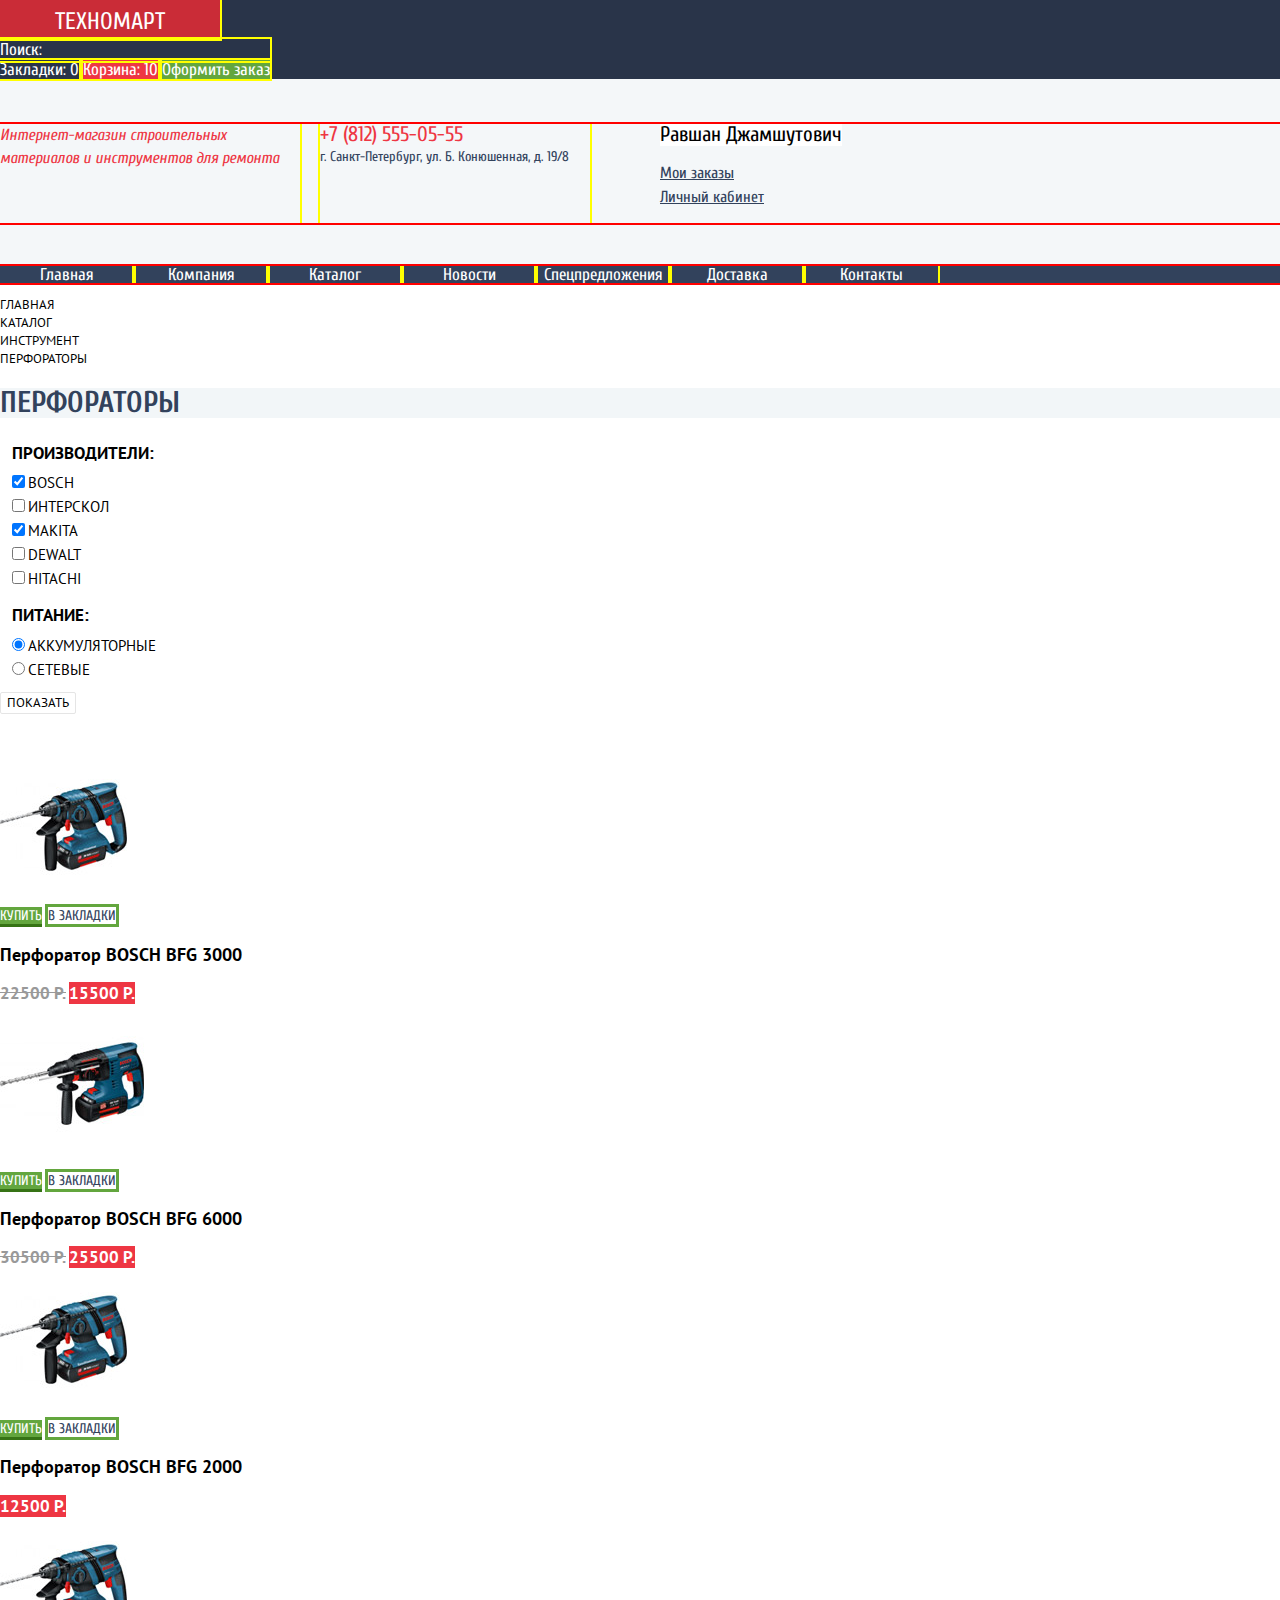
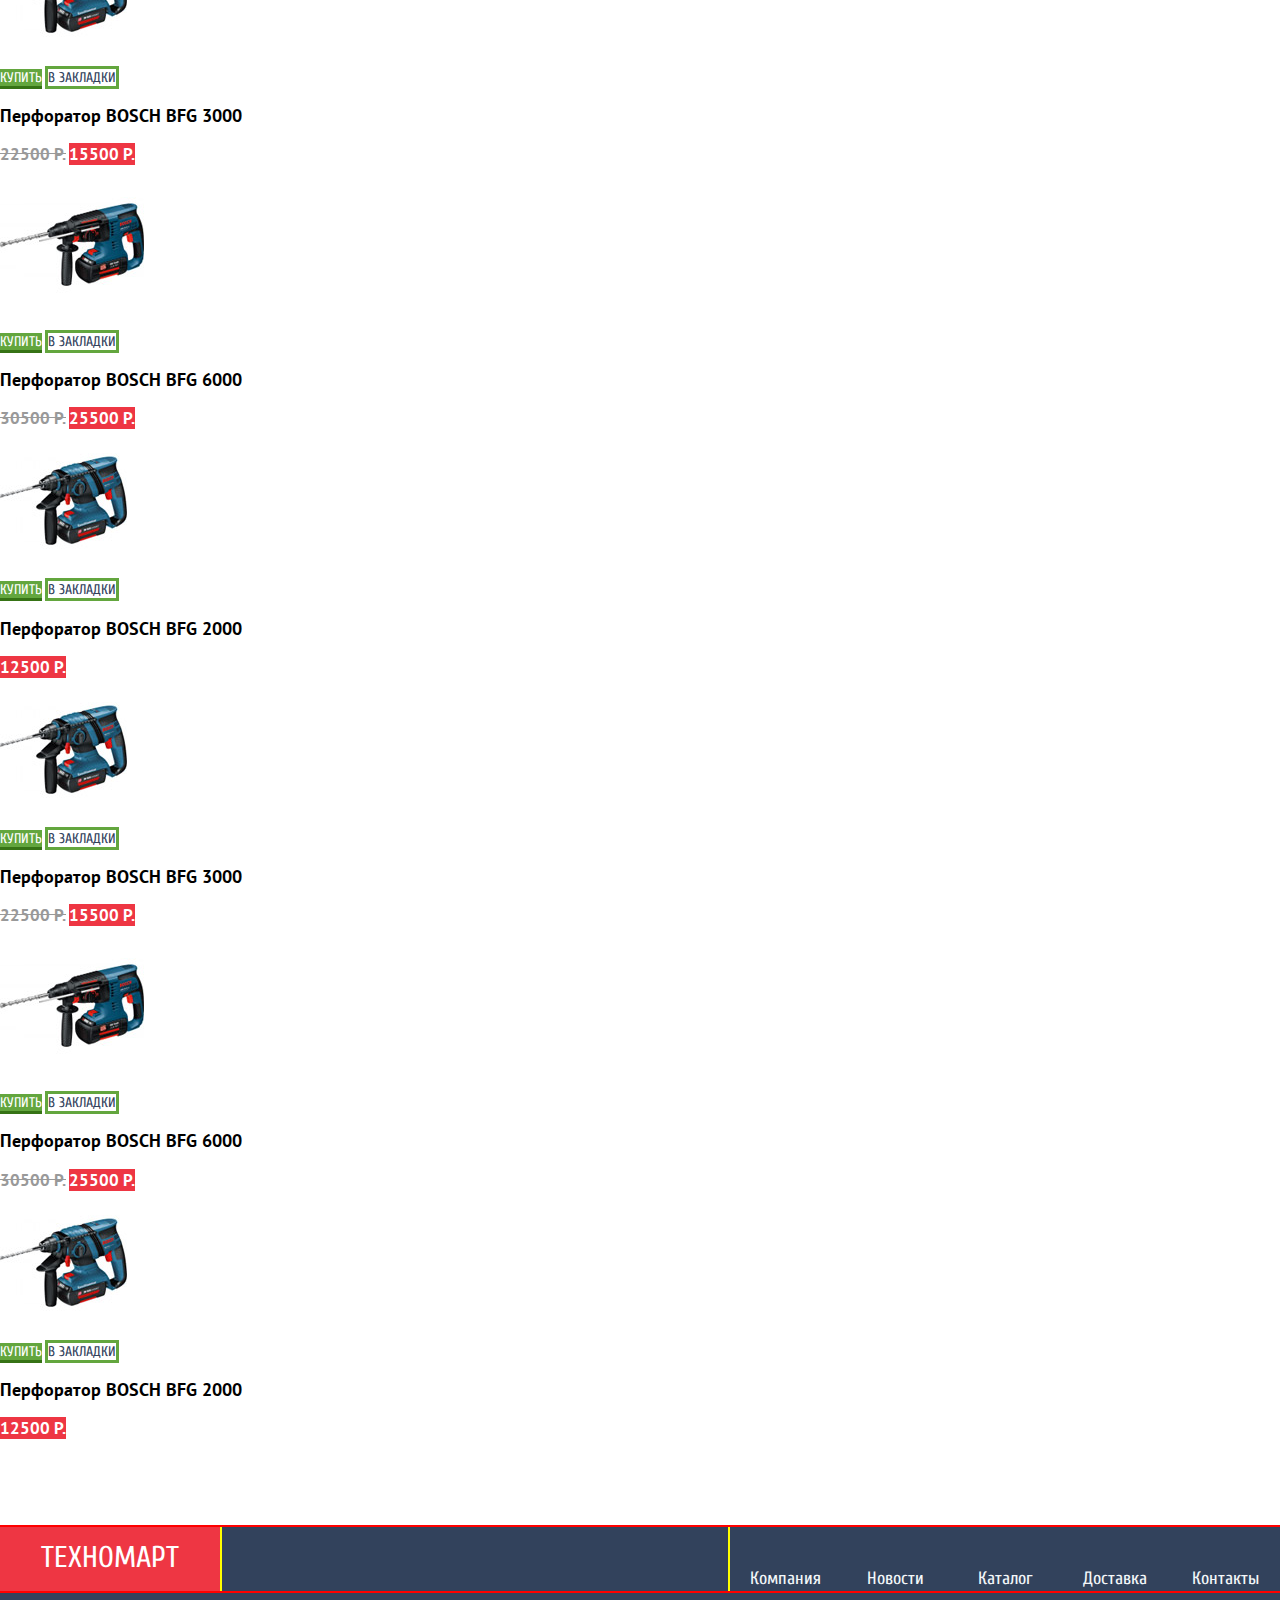
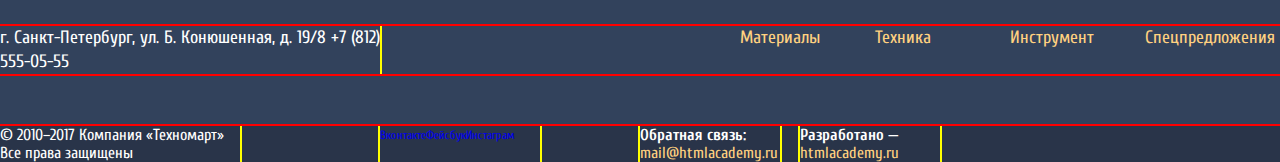
==== catalog.html @ bd53aa23 "Макросетка главной страницы" ====
<!DOCTYPE html>
<html lang="ru">
  <head>
    <meta charset="utf-8">
    <title>Каталог товаров</title>
    <link href="https://fonts.googleapis.com/css?family=Cuprum:400,400i,700&amp;subset=cyrillic" rel="stylesheet">
    <link href="https://fonts.googleapis.com/css?family=PT+Sans:400,700&amp;subset=cyrillic" rel="stylesheet">
    <link href="css/normalize.css" rel="stylesheet">
    <link href="css/style.css" rel="stylesheet">
  </head>
  <body>
    <header class="main-header">
       
       
       
        <div class="header-top">
            <div class="logo-top">Техномарт</div>
            <div class="search">
                <form action="https://echo.htmlacademy.ru" method="get">
                    <div class="search-button">
                        <span class="search-button-normal"></span>
                        <span class="search-button-click"></span>
                    </div>
                    <label class="search-label" for="search">Поиск:</label>
                    <input class="search-field" id="search" type="search" name="search">
                </form>
            </div>
            <a class="bookmarks" href="bookmarks.html">Закладки: 0</a>
            <a class="basket-good" href="basket.html">Корзина: 10</a>
            <a class="order" href="order.html">Оформить заказ</a>
        </div>
        
        
        
        <div class="header-middle">
            <p>
                Интернет-магазин
                строительных материалов
                и инструментов для ремонта
            </p>
            <div class="information">
                <a class="number" href="#">+7 (812) 555-05-55</a>
                <span class="adress">г. Санкт-Петербург, ул. Б. Конюшенная, д. 19/8</span>
            </div>
            <div class="user">
               <a class="user-name" href="profile.html">Равшан Джамшутович</a>
               <ul class="user-atribute">
                   <li><a href="orders.html">Мои заказы</a></li>
                   <li><a href="profile.html">Личный кабинет</a></li>
               </ul>
            </div>
        </div>
        <nav class="main-nav">
            <ul class="site-navigation">
                <li><a href="index.html">Главная</a></li>
                <li><a href="company.html">Компания</a></li>
                <li><a href="catalog.html">Каталог</a></li>
                <li><a href="news.html">Новости</a></li>
                <li><a href="sale.html">Спецпредложения</a></li>
                <li><a href="delivery.html">Доставка</a></li>
                <li><a href="contact.html">Контакты</a></li>
            </ul>
        </nav>
    </header>

   <main class="catalog-main">
       <ul class="breadcrumbs">
           <li><a href="index.html">Главная</a></li>
           <li><a href="catalog.html">Каталог</a></li>
           <li><a href="tool.html">Инструмент</a></li>
           <li class="breadcrumbs-current">Перфораторы</li>
       </ul>
       <h1>Перфораторы</h1>
       
       
       <section class="filters">
           <form class="filter" action="https://echo.htmlacademy.ru" method="get">
               <!-- Фильтр по цене -->
               <fieldset>
                    <legend>Производители:</legend>
                    <ul>
                        <li class="filter-option">
                            <input class="visually-hidden" type="checkbox" name="bosch" id="producer-1" checked>
                            <label for="producer-1">Bosch</label>
                        </li>
                        <li class="filter-option">
                            <input class="visually-hidden" type="checkbox" name="interskol" id="producer-2">
                            <label for="producer-2">Интерскол</label>
                        </li>
                        <li class="filter-option">
                            <input class="visually-hidden" type="checkbox" name="makita" id="producer-3" checked>
                            <label for="producer-3">Makita</label>
                        </li>
                        <li class="filter-option">
                            <input class="visually-hidden" type="checkbox" name="dewalt" id="producer-4">
                            <label for="producer-4">Dewalt</label>
                        </li>
                        <li class="filter-option">
                            <input class="visually-hidden" type="checkbox" name="hitachi" id="producer-5">
                            <label for="producer-5">Hitachi</label>
                        </li>
                    </ul>
               </fieldset>
               <fieldset>
                    <legend>Питание:</legend>
                    <ul>
                        <li class="filter-option">
                            <input class="visually-hidden" type="radio" name="energy-group" value="accumulator" id="supply-1" checked>
                            <label for="supply-1">Аккумуляторные</label>
                        </li>
                        <li class="filter-option">
                            <input class="visually-hidden" type="radio" name="energy-group" value="network" id="supply-2">
                            <label for="supply-2">Сетевые</label>
                        </li>
                    </ul>
                </fieldset>
               <button class="filter-button button" type="submit">Показать</button>
           </form>
       </section>
       
       
       <section class="catalog">
           <h2 class="visually-hidden">Каталог товаров</h2>
           <ul class="catalog-list">
              <li class="catalog-item">
                    <p class="catalog-item-image">
                        <img src="img/item-1.jpg" width="127" height="112" alt="Перфоратор BOSCH BFG 3000">
                    </p>
                    <div class="hover-button">
                        <a class="btn-buy" href="buy.html">Купить</a>
                        <a class="btn-bookmark" href="bookmark.html">В закладки</a>
                    </div>
                    <h3>
                       <a href="catalog-item.html">
                           <span class="catalog-item-title">Перфоратор BOSCH BFG 3000</span>
                       </a>
                   </h3>
                   <p class="catalog-item-price">
                        <b class="old-price">22500 Р.</b>
                        <b class="new-price">15500 Р.</b>
                    </p>
              </li>
              <li class="catalog-item">
                    <p class="catalog-item-image">
                        <img src="img/item-2.jpg" width="144" height="128" alt="Перфоратор BOSCH BFG 6000">
                    </p>
                    <div class="hover-button">
                        <a class="btn-buy" href="buy.html">Купить</a>
                        <a class="btn-bookmark" href="bookmark.html">В закладки</a>
                    </div>
                    <h3>
                       <a href="catalog-item.html">
                           <span class="catalog-item-title">Перфоратор BOSCH BFG 6000</span>
                       </a>
                   </h3>
                   <p class="catalog-item-price">
                        <b class="old-price">30500 Р.</b>
                        <b class="new-price">25500 Р.</b>
                    </p>
              </li>
              <li class="catalog-item">
                    <p class="catalog-item-image">
                        <img src="img/item-3.jpg" width="127" height="112" alt="Перфоратор BOSCH BFG 2000">
                    </p>
                    <div class="hover-button">
                        <a class="btn-buy" href="buy.html">Купить</a>
                        <a class="btn-bookmark" href="bookmark.html">В закладки</a>
                    </div>
                    <h3>
                       <a href="catalog-item.html">
                           <span class="catalog-item-title">Перфоратор BOSCH BFG 2000</span>
                       </a>
                   </h3>
                   <p class="catalog-item-price">
                        <b class="new-price">12500 Р.</b>
                    </p>
              </li>
              <li class="catalog-item">
                    <p class="catalog-item-image">
                        <img src="img/item-1.jpg" width="127" height="112" alt="Перфоратор BOSCH BFG 3000">
                    </p>
                    <div class="hover-button">
                        <a class="btn-buy" href="buy.html">Купить</a>
                        <a class="btn-bookmark" href="bookmark.html">В закладки</a>
                    </div>
                    <h3>
                       <a href="catalog-item.html">
                           <span class="catalog-item-title">Перфоратор BOSCH BFG 3000</span>
                       </a>
                   </h3>
                   <p class="catalog-item-price">
                        <b class="old-price">22500 Р.</b>
                        <b class="new-price">15500 Р.</b>
                    </p>
              </li>
              <li class="catalog-item">
                    <p class="catalog-item-image">
                        <img src="img/item-2.jpg" width="144" height="128" alt="Перфоратор BOSCH BFG 6000">
                    </p>
                    <div class="hover-button">
                        <a class="btn-buy" href="buy.html">Купить</a>
                        <a class="btn-bookmark" href="bookmark.html">В закладки</a>
                    </div>
                    <h3>
                       <a href="catalog-item.html">
                           <span class="catalog-item-title">Перфоратор BOSCH BFG 6000</span>
                       </a>
                   </h3>
                   <p class="catalog-item-price">
                        <b class="old-price">30500 Р.</b>
                        <b class="new-price">25500 Р.</b>
                    </p>
              </li>
              <li class="catalog-item">
                    <p class="catalog-item-image">
                        <img src="img/item-3.jpg" width="127" height="112" alt="Перфоратор BOSCH BFG 2000">
                    </p>
                    <div class="hover-button">
                        <a class="btn-buy" href="buy.html">Купить</a>
                        <a class="btn-bookmark" href="bookmark.html">В закладки</a>
                    </div>
                    <h3>
                       <a href="catalog-item.html">
                           <span class="catalog-item-title">Перфоратор BOSCH BFG 2000</span>
                       </a>
                   </h3>
                   <p class="catalog-item-price">
                        <b class="new-price">12500 Р.</b>
                    </p>
              </li>
               <li class="catalog-item">
                    <p class="catalog-item-image">
                        <img src="img/item-1.jpg" width="127" height="112" alt="Перфоратор BOSCH BFG 3000">
                    </p>
                    <div class="hover-button">
                        <a class="btn-buy" href="buy.html">Купить</a>
                        <a class="btn-bookmark" href="bookmark.html">В закладки</a>
                    </div>
                    <h3>
                       <a href="catalog-item.html">
                           <span class="catalog-item-title">Перфоратор BOSCH BFG 3000</span>
                       </a>
                   </h3>
                   <p class="catalog-item-price">
                        <b class="old-price">22500 Р.</b>
                        <b class="new-price">15500 Р.</b>
                    </p>
              </li>
              <li class="catalog-item">
                    <p class="catalog-item-image">
                        <img src="img/item-2.jpg" width="144" height="128" alt="Перфоратор BOSCH BFG 6000">
                    </p>
                    <div class="hover-button">
                        <a class="btn-buy" href="buy.html">Купить</a>
                        <a class="btn-bookmark" href="bookmark.html">В закладки</a>
                    </div>
                    <h3>
                       <a href="catalog-item.html">
                           <span class="catalog-item-title">Перфоратор BOSCH BFG 6000</span>
                       </a>
                   </h3>
                   <p class="catalog-item-price">
                        <b class="old-price">30500 Р.</b>
                        <b class="new-price">25500 Р.</b>
                    </p>
              </li>
              <li class="catalog-item">
                    <p class="catalog-item-image">
                        <img src="img/item-3.jpg" width="127" height="112" alt="Перфоратор BOSCH BFG 2000">
                    </p>
                    <div class="hover-button">
                        <a class="btn-buy" href="buy.html">Купить</a>
                        <a class="btn-bookmark" href="bookmark.html">В закладки</a>
                    </div>
                    <h3>
                       <a href="catalog-item.html">
                           <span class="catalog-item-title">Перфоратор BOSCH BFG 2000</span>
                       </a>
                   </h3>
                   <p class="catalog-item-price">
                        <b class="new-price">12500 Р.</b>
                    </p>
              </li>
           </ul>
       </section>
       
   </main>
   
   
    <footer class="main-footer">
           <div class="footer-top">
               <div class="logo-bottom">Техномарт</div>
               <nav class="footer-nav-top">
                   <ul class="footer-nav">
                       <li><a href="company.html">Компания</a></li>
                       <li><a href="news.html">Новости</a></li>
                       <li><a href="catalog.html">Каталог</a></li>
                       <li><a href="delivery.html">Доставка</a></li>
                       <li><a href="contact.html">Контакты</a></li>
                   </ul>
               </nav>
           </div>
           <div class="footer-middle">
               <p>г. Санкт-Петербург, ул. Б. Конюшенная, д. 19/8
                  +7 (812) 555-05-55</p>
                <nav class="footer-nav-middle">
                   <ul class="footer-nav">
                       <li><a href="material.html">Материалы</a></li>
                       <li><a href="equipment.html">Техника</a></li>
                       <li><a href="tool.html">Инструмент</a></li>
                       <li><a href="sale.html">Спецпредложения</a></li>
                   </ul>
                </nav>
           </div>
           <div class="footer-bottom">
               <p class="footer-safe">© 2010–2017 Компания «Техномарт» Все права защищены</p>
               <ul class="footer-social">
                   <li><a href="#">Вконтакте</a></li>
                   <li><a href="#">Фейсбук</a></li>
                   <li><a href="#">Инстаграм</a></li>
               </ul>
               <p class="footer-feedback">
                   <b>Обратная связь:</b>
                   <a class="mail" href="#">mail@htmlacademy.ru</a>
               </p>
               <p class="footer-copyright">
                   <b>Разработано —</b>
                   <a class="htmlacademy" href="https://htmlacademy.ru/intensive/htmlcss">htmlacademy.ru</a>
               </p>
           </div>
       </footer>
       
       
       
       
       <section class="modal modal-sucses">
           <button class="modal-close" type="button">Закрыть</button>
           <p><b>Товар добавлен в корзину!</b></p>
           <div>
                <a class="btn" href="order.html">Оформить заказ</a>
                <button class="continue" type="button">Продолжить покупки</button>
           </div>
       </section>
  </body>
</html>
---- css/style.css ----
body {
    margin: 0;
    padding: 0;
    
    font-family: Cuprum, Arial, sans-serif;
    font-size: 13px;
    line-height: 24px;
    font-weight: 400;
    color: #ffffff;
    
    background-color: #ffffff;
}

a {
    text-decoration: none;
}

.main-header {
    background-color: #f4f7f9;
}

.main-header ul {
    list-style: none;
    padding: 0;
}

.header-top {
    font-size: 17px;
    line-height: 18px;
    color: #ffffff;
    
    background-color: #293449;
}

.header-top a {
    color: #ffffff;
}

.logo-top {
    width: 220px;
    padding-top: 10px;
    padding-bottom: 5px;
    
    font-size: 24px;
    line-height: 24px;
    color: #ffffff;
    text-align: center;
    
    text-transform: uppercase;
    background-color: #ee3643;
    
    /*    Временно для сетки*/
    outline: 2px solid yellow;
}

.logo-top:hover {
    background-color: #ca2c37;
}

.logo-top:active {
    background-color: #ba2732;
}


.search-field {
    background-color: #293449;
    border: none;
}

.order {
    background-color: #63a63e;
}

.search:hover .search-field,
.search:hover,
.header-top a:not(.order):hover {
    background-color: #212a3a;
}

.order:hover {
    background-color: #5fbb2d;
}

.search:focus {
    background-color: #ffffff;
}

.bookmarks:active,
.basket:active {
    background-color: #161d29;
    opacity: 0.6;
}

.order:active {
    background-color: #518534;
    opacity: 0.6;
}

.header-middle p {
    font-size: 16px;
    line-height: 23px;
    color: #ee3643;
    font-style: italic;
}

.number {
    font-size: 21px;
    line-height: 21px;
    color: #ee3643;
}

.adress {
    font-size: 14px;
    line-height: 24px;
    color: #32425c;
}

.user-navigation,
.site-navigation {
    list-style: none;
    margin: 0;
}

.user-navigation a {
    font-size: 21px;
    line-height: 24px;
    color: #000000;
}

.user-navigation li {
    background-color: #ffffff;
}

.user-navigation a:hover {
    color: #ee3643;
}

.user-navigation a:active {
    color: #000000;
    opacity: 0.3;
}

.main-nav {
    font-size: 17px;
    line-height: 17px;
    background-color: #32425c;
}

.site-navigation a {
    color: #ffffff;
}

.site-navigation a:hover {
    background-color: #293449;
}

.site-navigation a:active {
    opacity: 0.5;
    background-color: #1d2739;
}

.service {
    background-color: #f4f8f9;
}

.service h2,
.about-us h2{
    font-size: 30px;
    line-height: 30px;
    color: #000000;
}

.service p,
.about-us p {
    font-family: "PT Sans", Arial, sans-serif;
    font-size: 13px;
    line-height: 24px;
    color: #000000;
}

.service h3 {
    font-size: 36px;
    line-height: 36px;
    color: #32425c;
}

.slider-controls li {
    font-size: 21px;
    line-height: 30px;
    font-weight: bold;
    background-color: #32425c;
}

.company ul {
    font-size: 18px;
    line-height: 20px;
    color: #000000;
    
    padding: 0;
    list-style: none;
}

.slider-controls ul {
    padding: 0;
    list-style: none;
}

.slider-controls li:hover {
    background-color: #293449;
}

.slider-controls li:active {
    color: #32425c;
    background-color: #ffffff;
}

.btn {
    font-size: 14px;
    line-height: 18px;
    color: #ffffff;
    background-color: #ff5357;
}

.btn:hover {
    background-color: #ca2c37;
}

.btn:active {
    background-color: #ba2732;
}

.main-footer {
    font-size: 18px;
    line-height: 24px;
    
    background-color: #32425c;
}

.main-footer ul {
    margin: 0;
    padding: 0;
    list-style: none;
}

.footer-nav-top a {
    color: #f3f7f9;
}

.footer-nav-middle a {
    color: #ffd180;
}

.footer-nav a:hover {
    text-decoration: underline;
}

.footer-nav a:active {
    text-decoration: none;
    opacity: 0.5;
}

.footer-bottom {
    font-size: 16px;
    line-height: 18px;
    
    background-color: #293449;
}

.mail,
.htmlacademy {
    color: #ffd180;
}

.mail:hover,
.htmlacademy:hover {
    text-decoration: underline;
}

.mail:active,
.htmlacademy:active {
    text-decoration: none;
    color: #ee3643;
}

.modal {
    display: none;
}
/*Начинаются стили каталога*/

.basket-good {
    background-color: #ee3643;
}

.user-name {
    font-size: 21px;
    line-height: 21px;
    color: #000000;
    
    background-color: #ffffff;
}

.user-atribute a {
    font-size: 16px;
    line-height: 18px;
    color: #32425c;
    
    text-decoration: underline;
}

.user-atribute a:hover {
    color: #ee3643;
}

.user-name:active {
    opacity: 0.3;
}

.user-atribute a:active {
    color: #32425c;
    opacity: 0.3;
}

.breadcrumbs {
    font-family: "PT Sans", Arial, sans-serif;
    font-size: 13px;
    line-height: 18px;
    color: #000000;
    
    list-style: none;
    padding: 0;
    text-transform: uppercase;
}

.breadcrumbs a {
    color: inherit;
}

.catalog-main h1 {
    font-size: 30px;
    line-height: 30px;
    color: #32425c;
    
    background-color: #f2f6f8;
    text-transform: uppercase;
}

.filters ul {
    padding: 0;
    margin: 0;
}

.filter fieldset {
    border: none;
}

.filter legend {
    font-family: "PT Sans", Arial, sans-serif;
    font-size: 17px;
    line-height: 30px;
    font-weight: bold;
    color: #000000;
    
    text-transform: uppercase;
}

.filter label {
    font-family: "PT Sans", Arial, sans-serif;
    font-weight: normal;
    font-size: 15px;
    line-height: 20px;
    color: #000000;
    
    text-transform: uppercase;
}

.filter-button {
    font-family: "PT Sans", Arial, sans-serif;
    font-weight: normal;
    font-size: 13px;
    line-height: 18px;
    color: #000000;
    
    text-transform: uppercase;
    background-color: #ffffff;
    
    border: 1px solid #e5e5e5;
    border-radius: 2px;
}

.catalog ul {
    padding: 0;
    margin: 0;
}

.catalog-item-title {
    font-family: "PT Sans", Arial, sans-serif;
    font-weight: bold;
    font-size: 18px;
    line-height: 20px;
    color: #000000;
}

.old-price {
    font-family: "PT Sans", Arial, sans-serif;
    font-weight: bold;
    font-size: 17px;
    line-height: 18px;
    color: #999999;
    
    text-decoration: line-through;
}

.new-price { 
    font-family: "PT Sans", Arial, sans-serif;
    font-weight: bold;
    font-size: 17px;
    line-height: 18px;
    color: #ffffff;
    
    background-color: #ee3643;
}

.btn-buy,
.btn-bookmark {
    font-size: 14px;
    line-height: 18px;
    
    text-transform: uppercase;
}

.btn-buy {
    color: #ffffff;
    
    background-color: #63a63e;
    border-bottom: 3px solid #367315;
}

.btn-buy:hover {
    background-color: #5fbb2d;
}

.btn-buy:active {
    background-color: #518534;
    border-bottom: 3px solid #518534;
}

.btn-bookmark {
    color: #32425c;
    
    background-color: #ffffff;
    border: 3px solid #63a63e;
}

.btn-bookmark:hover {
    border: 3px solid #32425c;
}

.btn-bookmark:active {
    opacity: 0.3;
}

/*Макросетка*/

.wrapper {
    width: 100%;
}

.container {
    width: 940px;
    margin: 0 auto;
    
    /*    Временно для сетки*/
    outline: 2px solid blue;
}

.header-top .container {
    display: flex;
}

.search {
    width: 270px;
    
/*    Временно для сетки*/
    outline: 2px solid yellow;
}

.header-top a {
    width: 150px;
    
    /*    Временно для сетки*/
    outline: 2px solid yellow;
}

.header-top {
    margin-bottom: 45px;
}

.header-middle {
    display: flex;
    margin-bottom: 43px;
    
    /*    Временно для сетки*/
    outline: 2px solid red; 
}

.header-middle p,
.user-navigation {
    margin: 0;
}

.header-middle p {
    width: 300px;
    margin-right: 20px;
    
   /*    Временно для сетки*/
    outline: 2px solid yellow; 
}

.information {
    display: flex;
    flex-direction: column;
    width: 270px;
    margin-right: 70px;
    
    /*    Временно для сетки*/
    outline: 2px solid yellow; 
}

.user-navigation {
    display: flex;
    justify-content: space-between;
    width: 280px;
    
    /*    Временно для сетки*/
    outline: 2px solid yellow; 
}

.user-navigation li:first-child {
    width: 120px;
}

.user-navigation li:last-child {
    width: 150px;
}

.site-navigation {
    display: flex;
    
    /*    Временно для сетки*/
    outline: 2px solid red; 
}

.main-nav a {
    display: block;
    width: 134px;
    
    text-align: center;
    
     /*    Временно для сетки*/
    outline: 2px solid yellow;
}

.main-nav a:nth-child(5) {
    width: 136px;
}

.about-us {
    display: flex;
    justify-content: space-between;
    
    /*    Временно для сетки*/
    outline: 2px solid red;
}

.company {
    width: 540px;
    
    /*    Временно для сетки*/
    outline: 2px solid yellow;
}

.contact {
     width: 300px;
    
    /*    Временно для сетки*/
    outline: 2px solid yellow;
}

.main-footer {
    margin-top: 85px;
}

.main-footer .container {
    display: flex;
    flex-direction: column;
}

.footer-top,
.footer-middle,
.footer-bottom {
    display: flex;
    
    /*    Временно для сетки*/
    outline: 2px solid red;
}

.footer-nav {
    display: flex;
}

.logo-bottom {
    width: 220px;
    text-align: center;
    padding-top: 16px;
    padding-bottom: 14px;
    
    text-transform: uppercase;
    background-color: #ee3643;
    font-size: 30px;
    line-height: 30px;
    
    /*    Временно для сетки*/
    outline: 2px solid yellow;
}

.footer-nav-top {
    width: 550px;
    
    /*    Временно для сетки*/
    outline: 2px solid yellow;
}

.footer-top,
.footer-middle {
    justify-content: space-between;
}

.footer-nav-top a {
    display: block;
    width: 110px;
    
    padding-top: 40px;
    text-align: center;
}

.footer-top {
    margin-bottom: 35px;
}

.footer-middle p {
    width: 380px;
    margin: 0;
    
    /*    Временно для сетки*/
    outline: 2px solid yellow;
}

.footer-nav-middle {
    width: 540px;
}

.footer-nav-middle a {
    display: block;
    width: 135px;
}

.footer-middle {
    margin-bottom: 52px;
}

.footer-safe {
    width: 240px;
    
    margin: 0;
    margin-right: 140px;
    
    /*    Временно для сетки*/
    outline: 2px solid yellow;
}

.footer-social {
    display: flex;
    width: 160px;
    
    margin: 0;
    padding: 0;
    
    /*    Временно для сетки*/
    outline: 2px solid yellow;
    font-size: 12px;
}

.footer-feedback,
.footer-copyright {
    width: 140px;
    margin: 0;
    
    /*    Временно для сетки*/
    outline: 2px solid yellow;
}

.footer-feedback {
    margin-left: 100px;
    margin-right: 20px;
}
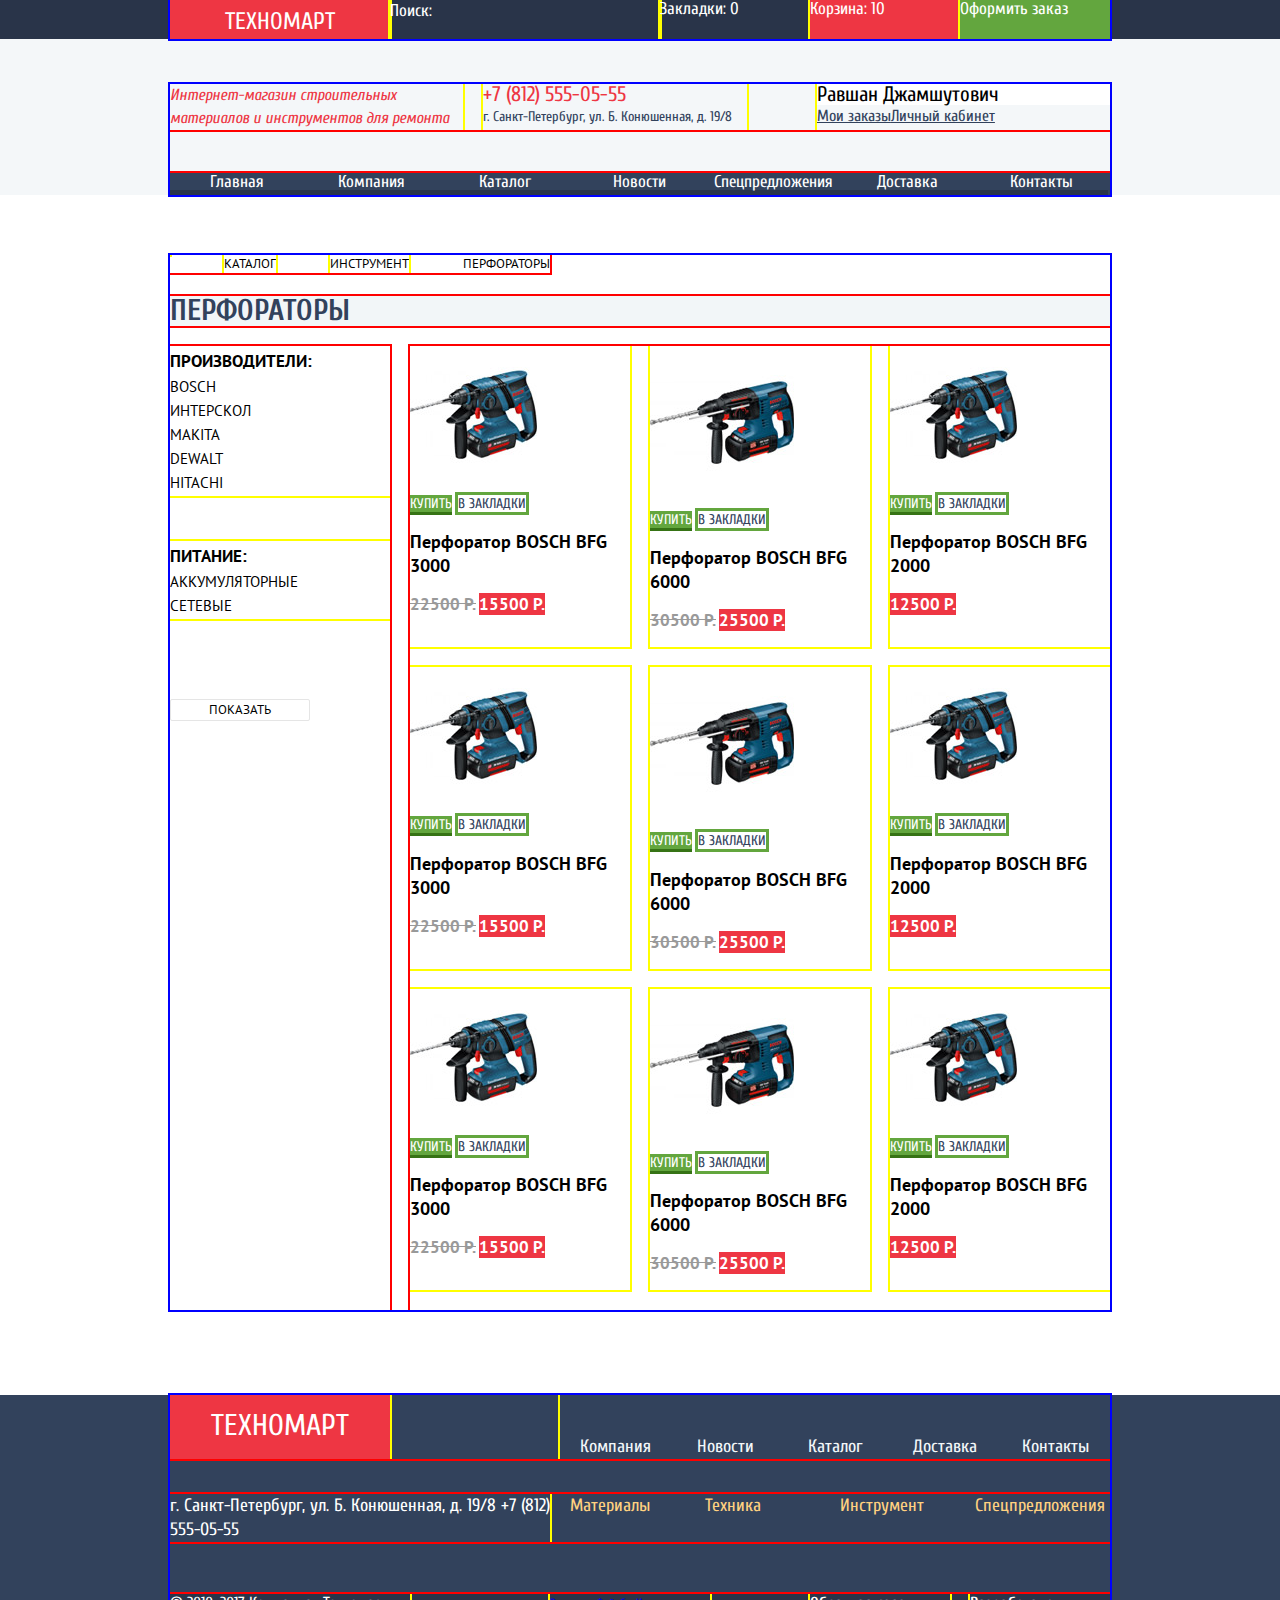
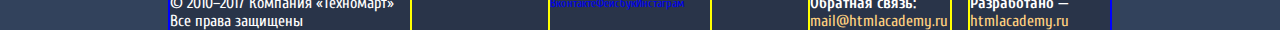
==== commit ddce9ab0: "Макросетка каталога" ====
--- a/catalog.html
+++ b/catalog.html
@@ -14,280 +14,287 @@
        
        
         <div class="header-top">
-            <div class="logo-top">Техномарт</div>
-            <div class="search">
-                <form action="https://echo.htmlacademy.ru" method="get">
-                    <div class="search-button">
-                        <span class="search-button-normal"></span>
-                        <span class="search-button-click"></span>
+            <div class="wrapper">
+                <div class="container">
+                    <div class="logo-top">Техномарт</div>
+                    <div class="search">
+                        <form action="https://echo.htmlacademy.ru" method="get">
+<!--                            Заинлайнить кнопку-->
+                            <label class="search-label" for="search">Поиск:</label>
+                            <input class="search-field" id="search" type="search" name="search">
+                        </form>
                     </div>
-                    <label class="search-label" for="search">Поиск:</label>
-                    <input class="search-field" id="search" type="search" name="search">
-                </form>
-            </div>
-            <a class="bookmarks" href="bookmarks.html">Закладки: 0</a>
-            <a class="basket-good" href="basket.html">Корзина: 10</a>
-            <a class="order" href="order.html">Оформить заказ</a>
-        </div>
-        
-        
-        
-        <div class="header-middle">
-            <p>
-                Интернет-магазин
-                строительных материалов
-                и инструментов для ремонта
-            </p>
-            <div class="information">
-                <a class="number" href="#">+7 (812) 555-05-55</a>
-                <span class="adress">г. Санкт-Петербург, ул. Б. Конюшенная, д. 19/8</span>
-            </div>
-            <div class="user">
-               <a class="user-name" href="profile.html">Равшан Джамшутович</a>
-               <ul class="user-atribute">
-                   <li><a href="orders.html">Мои заказы</a></li>
-                   <li><a href="profile.html">Личный кабинет</a></li>
-               </ul>
+                    <a class="bookmarks" href="bookmarks.html">Закладки: 0</a>
+                    <a class="basket basket-good" href="basket.html">Корзина: 10</a>
+                    <a class="order" href="order.html">Оформить заказ</a>
+                </div>
             </div>
         </div>
-        <nav class="main-nav">
-            <ul class="site-navigation">
-                <li><a href="index.html">Главная</a></li>
-                <li><a href="company.html">Компания</a></li>
-                <li><a href="catalog.html">Каталог</a></li>
-                <li><a href="news.html">Новости</a></li>
-                <li><a href="sale.html">Спецпредложения</a></li>
-                <li><a href="delivery.html">Доставка</a></li>
-                <li><a href="contact.html">Контакты</a></li>
-            </ul>
-        </nav>
+        
+        
+        
+        <div class="container">
+            <div class="header-middle">
+                <p>Интернет-магазин
+                   строительных материалов
+                   и инструментов для ремонта</p>
+                <div class="information">
+                    <a class="number" href="#">+7 (812) 555-05-55</a>
+                    <span class="adress">г. Санкт-Петербург, ул. Б. Конюшенная, д. 19/8</span>
+                </div>
+                <div class="user">
+                   <a class="user-name" href="profile.html">Равшан Джамшутович</a>
+                   <ul class="user-atribute">
+                       <li><a href="orders.html">Мои заказы</a></li>
+                       <li><a href="profile.html">Личный кабинет</a></li>
+                   </ul>
+                </div>
+            </div>
+        
+        
+            <nav class="main-nav">
+                <ul class="site-navigation">
+                    <li><a href="index.html">Главная</a></li>
+                    <li><a href="company.html">Компания</a></li>
+                    <li><a href="catalog.html">Каталог</a></li>
+                    <li><a href="news.html">Новости</a></li>
+                    <li><a href="sale.html">Спецпредложения</a></li>
+                    <li><a href="delivery.html">Доставка</a></li>
+                    <li><a href="contact.html">Контакты</a></li>
+                </ul>
+            </nav>
+        </div>
     </header>
 
    <main class="catalog-main">
-       <ul class="breadcrumbs">
-           <li><a href="index.html">Главная</a></li>
-           <li><a href="catalog.html">Каталог</a></li>
-           <li><a href="tool.html">Инструмент</a></li>
-           <li class="breadcrumbs-current">Перфораторы</li>
-       </ul>
-       <h1>Перфораторы</h1>
-       
-       
-       <section class="filters">
-           <form class="filter" action="https://echo.htmlacademy.ru" method="get">
-               <!-- Фильтр по цене -->
-               <fieldset>
-                    <legend>Производители:</legend>
-                    <ul>
-                        <li class="filter-option">
-                            <input class="visually-hidden" type="checkbox" name="bosch" id="producer-1" checked>
-                            <label for="producer-1">Bosch</label>
-                        </li>
-                        <li class="filter-option">
-                            <input class="visually-hidden" type="checkbox" name="interskol" id="producer-2">
-                            <label for="producer-2">Интерскол</label>
-                        </li>
-                        <li class="filter-option">
-                            <input class="visually-hidden" type="checkbox" name="makita" id="producer-3" checked>
-                            <label for="producer-3">Makita</label>
-                        </li>
-                        <li class="filter-option">
-                            <input class="visually-hidden" type="checkbox" name="dewalt" id="producer-4">
-                            <label for="producer-4">Dewalt</label>
-                        </li>
-                        <li class="filter-option">
-                            <input class="visually-hidden" type="checkbox" name="hitachi" id="producer-5">
-                            <label for="producer-5">Hitachi</label>
-                        </li>
-                    </ul>
-               </fieldset>
-               <fieldset>
-                    <legend>Питание:</legend>
-                    <ul>
-                        <li class="filter-option">
-                            <input class="visually-hidden" type="radio" name="energy-group" value="accumulator" id="supply-1" checked>
-                            <label for="supply-1">Аккумуляторные</label>
-                        </li>
-                        <li class="filter-option">
-                            <input class="visually-hidden" type="radio" name="energy-group" value="network" id="supply-2">
-                            <label for="supply-2">Сетевые</label>
-                        </li>
-                    </ul>
-                </fieldset>
-               <button class="filter-button button" type="submit">Показать</button>
-           </form>
-       </section>
-       
-       
-       <section class="catalog">
-           <h2 class="visually-hidden">Каталог товаров</h2>
-           <ul class="catalog-list">
-              <li class="catalog-item">
-                    <p class="catalog-item-image">
-                        <img src="img/item-1.jpg" width="127" height="112" alt="Перфоратор BOSCH BFG 3000">
-                    </p>
-                    <div class="hover-button">
-                        <a class="btn-buy" href="buy.html">Купить</a>
-                        <a class="btn-bookmark" href="bookmark.html">В закладки</a>
-                    </div>
-                    <h3>
-                       <a href="catalog-item.html">
-                           <span class="catalog-item-title">Перфоратор BOSCH BFG 3000</span>
-                       </a>
-                   </h3>
-                   <p class="catalog-item-price">
-                        <b class="old-price">22500 Р.</b>
-                        <b class="new-price">15500 Р.</b>
-                    </p>
-              </li>
-              <li class="catalog-item">
-                    <p class="catalog-item-image">
-                        <img src="img/item-2.jpg" width="144" height="128" alt="Перфоратор BOSCH BFG 6000">
-                    </p>
-                    <div class="hover-button">
-                        <a class="btn-buy" href="buy.html">Купить</a>
-                        <a class="btn-bookmark" href="bookmark.html">В закладки</a>
-                    </div>
-                    <h3>
-                       <a href="catalog-item.html">
-                           <span class="catalog-item-title">Перфоратор BOSCH BFG 6000</span>
-                       </a>
-                   </h3>
-                   <p class="catalog-item-price">
-                        <b class="old-price">30500 Р.</b>
-                        <b class="new-price">25500 Р.</b>
-                    </p>
-              </li>
-              <li class="catalog-item">
-                    <p class="catalog-item-image">
-                        <img src="img/item-3.jpg" width="127" height="112" alt="Перфоратор BOSCH BFG 2000">
-                    </p>
-                    <div class="hover-button">
-                        <a class="btn-buy" href="buy.html">Купить</a>
-                        <a class="btn-bookmark" href="bookmark.html">В закладки</a>
-                    </div>
-                    <h3>
-                       <a href="catalog-item.html">
-                           <span class="catalog-item-title">Перфоратор BOSCH BFG 2000</span>
-                       </a>
-                   </h3>
-                   <p class="catalog-item-price">
-                        <b class="new-price">12500 Р.</b>
-                    </p>
-              </li>
-              <li class="catalog-item">
-                    <p class="catalog-item-image">
-                        <img src="img/item-1.jpg" width="127" height="112" alt="Перфоратор BOSCH BFG 3000">
-                    </p>
-                    <div class="hover-button">
-                        <a class="btn-buy" href="buy.html">Купить</a>
-                        <a class="btn-bookmark" href="bookmark.html">В закладки</a>
-                    </div>
-                    <h3>
-                       <a href="catalog-item.html">
-                           <span class="catalog-item-title">Перфоратор BOSCH BFG 3000</span>
-                       </a>
-                   </h3>
-                   <p class="catalog-item-price">
-                        <b class="old-price">22500 Р.</b>
-                        <b class="new-price">15500 Р.</b>
-                    </p>
-              </li>
-              <li class="catalog-item">
-                    <p class="catalog-item-image">
-                        <img src="img/item-2.jpg" width="144" height="128" alt="Перфоратор BOSCH BFG 6000">
-                    </p>
-                    <div class="hover-button">
-                        <a class="btn-buy" href="buy.html">Купить</a>
-                        <a class="btn-bookmark" href="bookmark.html">В закладки</a>
-                    </div>
-                    <h3>
-                       <a href="catalog-item.html">
-                           <span class="catalog-item-title">Перфоратор BOSCH BFG 6000</span>
-                       </a>
-                   </h3>
-                   <p class="catalog-item-price">
-                        <b class="old-price">30500 Р.</b>
-                        <b class="new-price">25500 Р.</b>
-                    </p>
-              </li>
-              <li class="catalog-item">
-                    <p class="catalog-item-image">
-                        <img src="img/item-3.jpg" width="127" height="112" alt="Перфоратор BOSCH BFG 2000">
-                    </p>
-                    <div class="hover-button">
-                        <a class="btn-buy" href="buy.html">Купить</a>
-                        <a class="btn-bookmark" href="bookmark.html">В закладки</a>
-                    </div>
-                    <h3>
-                       <a href="catalog-item.html">
-                           <span class="catalog-item-title">Перфоратор BOSCH BFG 2000</span>
-                       </a>
-                   </h3>
-                   <p class="catalog-item-price">
-                        <b class="new-price">12500 Р.</b>
-                    </p>
-              </li>
-               <li class="catalog-item">
-                    <p class="catalog-item-image">
-                        <img src="img/item-1.jpg" width="127" height="112" alt="Перфоратор BOSCH BFG 3000">
-                    </p>
-                    <div class="hover-button">
-                        <a class="btn-buy" href="buy.html">Купить</a>
-                        <a class="btn-bookmark" href="bookmark.html">В закладки</a>
-                    </div>
-                    <h3>
-                       <a href="catalog-item.html">
-                           <span class="catalog-item-title">Перфоратор BOSCH BFG 3000</span>
-                       </a>
-                   </h3>
-                   <p class="catalog-item-price">
-                        <b class="old-price">22500 Р.</b>
-                        <b class="new-price">15500 Р.</b>
-                    </p>
-              </li>
-              <li class="catalog-item">
-                    <p class="catalog-item-image">
-                        <img src="img/item-2.jpg" width="144" height="128" alt="Перфоратор BOSCH BFG 6000">
-                    </p>
-                    <div class="hover-button">
-                        <a class="btn-buy" href="buy.html">Купить</a>
-                        <a class="btn-bookmark" href="bookmark.html">В закладки</a>
-                    </div>
-                    <h3>
-                       <a href="catalog-item.html">
-                           <span class="catalog-item-title">Перфоратор BOSCH BFG 6000</span>
-                       </a>
-                   </h3>
-                   <p class="catalog-item-price">
-                        <b class="old-price">30500 Р.</b>
-                        <b class="new-price">25500 Р.</b>
-                    </p>
-              </li>
-              <li class="catalog-item">
-                    <p class="catalog-item-image">
-                        <img src="img/item-3.jpg" width="127" height="112" alt="Перфоратор BOSCH BFG 2000">
-                    </p>
-                    <div class="hover-button">
-                        <a class="btn-buy" href="buy.html">Купить</a>
-                        <a class="btn-bookmark" href="bookmark.html">В закладки</a>
-                    </div>
-                    <h3>
-                       <a href="catalog-item.html">
-                           <span class="catalog-item-title">Перфоратор BOSCH BFG 2000</span>
-                       </a>
-                   </h3>
-                   <p class="catalog-item-price">
-                        <b class="new-price">12500 Р.</b>
-                    </p>
-              </li>
+        <div class="container">
+           <ul class="breadcrumbs">
+               <li><a href="index.html"><span class="visually-hidden">Главная</span></a></li>
+               <li><a href="catalog.html">Каталог</a></li>
+               <li><a href="tool.html">Инструмент</a></li>
+               <li class="breadcrumbs-current">Перфораторы</li>
            </ul>
-       </section>
-       
+           
+           
+           <h1>Перфораторы</h1>
+            <div class="flex-catalog">
+               <section class="filters">
+                   <form class="filter" action="https://echo.htmlacademy.ru" method="get">
+                       <!-- Фильтр по цене -->
+                       <fieldset>
+                            <legend>Производители:</legend>
+                            <ul class="filter-list">
+                                <li class="filter-option">
+                                    <input class="visually-hidden" type="checkbox" name="bosch" id="producer-1" checked>
+                                    <label for="producer-1">Bosch</label>
+                                </li>
+                                <li class="filter-option">
+                                    <input class="visually-hidden" type="checkbox" name="interskol" id="producer-2">
+                                    <label for="producer-2">Интерскол</label>
+                                </li>
+                                <li class="filter-option">
+                                    <input class="visually-hidden" type="checkbox" name="makita" id="producer-3" checked>
+                                    <label for="producer-3">Makita</label>
+                                </li>
+                                <li class="filter-option">
+                                    <input class="visually-hidden" type="checkbox" name="dewalt" id="producer-4">
+                                    <label for="producer-4">Dewalt</label>
+                                </li>
+                                <li class="filter-option">
+                                    <input class="visually-hidden" type="checkbox" name="hitachi" id="producer-5">
+                                    <label for="producer-5">Hitachi</label>
+                                </li>
+                            </ul>
+                       </fieldset>
+                       <fieldset>
+                            <legend>Питание:</legend>
+                            <ul class="filter-list">
+                                <li class="filter-option">
+                                    <input class="visually-hidden" type="radio" name="energy-group" value="accumulator" id="supply-1" checked>
+                                    <label for="supply-1">Аккумуляторные</label>
+                                </li>
+                                <li class="filter-option">
+                                    <input class="visually-hidden" type="radio" name="energy-group" value="network" id="supply-2">
+                                    <label for="supply-2">Сетевые</label>
+                                </li>
+                            </ul>
+                        </fieldset>
+                       <button class="filter-button button" type="submit">Показать</button>
+                   </form>
+               </section>
+
+
+               <section class="catalog">
+                   <h2 class="visually-hidden">Каталог товаров</h2>
+                   <ul class="catalog-list">
+                      <li class="catalog-item">
+                            <p class="catalog-item-image">
+                                <img src="img/item-1.jpg" width="127" height="112" alt="Перфоратор BOSCH BFG 3000">
+                            </p>
+                            <div class="hover-button">
+                                <a class="btn-buy" href="buy.html">Купить</a>
+                                <a class="btn-bookmark" href="bookmark.html">В закладки</a>
+                            </div>
+                            <h3>
+                               <a href="catalog-item.html">
+                                   <span class="catalog-item-title">Перфоратор BOSCH BFG 3000</span>
+                               </a>
+                           </h3>
+                           <p class="catalog-item-price">
+                                <b class="old-price">22500 Р.</b>
+                                <b class="new-price">15500 Р.</b>
+                            </p>
+                      </li>
+                      <li class="catalog-item">
+                            <p class="catalog-item-image">
+                                <img src="img/item-2.jpg" width="144" height="128" alt="Перфоратор BOSCH BFG 6000">
+                            </p>
+                            <div class="hover-button">
+                                <a class="btn-buy" href="buy.html">Купить</a>
+                                <a class="btn-bookmark" href="bookmark.html">В закладки</a>
+                            </div>
+                            <h3>
+                               <a href="catalog-item.html">
+                                   <span class="catalog-item-title">Перфоратор BOSCH BFG 6000</span>
+                               </a>
+                           </h3>
+                           <p class="catalog-item-price">
+                                <b class="old-price">30500 Р.</b>
+                                <b class="new-price">25500 Р.</b>
+                            </p>
+                      </li>
+                      <li class="catalog-item">
+                            <p class="catalog-item-image">
+                                <img src="img/item-3.jpg" width="127" height="112" alt="Перфоратор BOSCH BFG 2000">
+                            </p>
+                            <div class="hover-button">
+                                <a class="btn-buy" href="buy.html">Купить</a>
+                                <a class="btn-bookmark" href="bookmark.html">В закладки</a>
+                            </div>
+                            <h3>
+                               <a href="catalog-item.html">
+                                   <span class="catalog-item-title">Перфоратор BOSCH BFG 2000</span>
+                               </a>
+                           </h3>
+                           <p class="catalog-item-price">
+                                <b class="new-price">12500 Р.</b>
+                            </p>
+                      </li>
+                      <li class="catalog-item">
+                            <p class="catalog-item-image">
+                                <img src="img/item-1.jpg" width="127" height="112" alt="Перфоратор BOSCH BFG 3000">
+                            </p>
+                            <div class="hover-button">
+                                <a class="btn-buy" href="buy.html">Купить</a>
+                                <a class="btn-bookmark" href="bookmark.html">В закладки</a>
+                            </div>
+                            <h3>
+                               <a href="catalog-item.html">
+                                   <span class="catalog-item-title">Перфоратор BOSCH BFG 3000</span>
+                               </a>
+                           </h3>
+                           <p class="catalog-item-price">
+                                <b class="old-price">22500 Р.</b>
+                                <b class="new-price">15500 Р.</b>
+                            </p>
+                      </li>
+                      <li class="catalog-item">
+                            <p class="catalog-item-image">
+                                <img src="img/item-2.jpg" width="144" height="128" alt="Перфоратор BOSCH BFG 6000">
+                            </p>
+                            <div class="hover-button">
+                                <a class="btn-buy" href="buy.html">Купить</a>
+                                <a class="btn-bookmark" href="bookmark.html">В закладки</a>
+                            </div>
+                            <h3>
+                               <a href="catalog-item.html">
+                                   <span class="catalog-item-title">Перфоратор BOSCH BFG 6000</span>
+                               </a>
+                           </h3>
+                           <p class="catalog-item-price">
+                                <b class="old-price">30500 Р.</b>
+                                <b class="new-price">25500 Р.</b>
+                            </p>
+                      </li>
+                      <li class="catalog-item">
+                            <p class="catalog-item-image">
+                                <img src="img/item-3.jpg" width="127" height="112" alt="Перфоратор BOSCH BFG 2000">
+                            </p>
+                            <div class="hover-button">
+                                <a class="btn-buy" href="buy.html">Купить</a>
+                                <a class="btn-bookmark" href="bookmark.html">В закладки</a>
+                            </div>
+                            <h3>
+                               <a href="catalog-item.html">
+                                   <span class="catalog-item-title">Перфоратор BOSCH BFG 2000</span>
+                               </a>
+                           </h3>
+                           <p class="catalog-item-price">
+                                <b class="new-price">12500 Р.</b>
+                            </p>
+                      </li>
+                       <li class="catalog-item">
+                            <p class="catalog-item-image">
+                                <img src="img/item-1.jpg" width="127" height="112" alt="Перфоратор BOSCH BFG 3000">
+                            </p>
+                            <div class="hover-button">
+                                <a class="btn-buy" href="buy.html">Купить</a>
+                                <a class="btn-bookmark" href="bookmark.html">В закладки</a>
+                            </div>
+                            <h3>
+                               <a href="catalog-item.html">
+                                   <span class="catalog-item-title">Перфоратор BOSCH BFG 3000</span>
+                               </a>
+                           </h3>
+                           <p class="catalog-item-price">
+                                <b class="old-price">22500 Р.</b>
+                                <b class="new-price">15500 Р.</b>
+                            </p>
+                      </li>
+                      <li class="catalog-item">
+                            <p class="catalog-item-image">
+                                <img src="img/item-2.jpg" width="144" height="128" alt="Перфоратор BOSCH BFG 6000">
+                            </p>
+                            <div class="hover-button">
+                                <a class="btn-buy" href="buy.html">Купить</a>
+                                <a class="btn-bookmark" href="bookmark.html">В закладки</a>
+                            </div>
+                            <h3>
+                               <a href="catalog-item.html">
+                                   <span class="catalog-item-title">Перфоратор BOSCH BFG 6000</span>
+                               </a>
+                           </h3>
+                           <p class="catalog-item-price">
+                                <b class="old-price">30500 Р.</b>
+                                <b class="new-price">25500 Р.</b>
+                            </p>
+                      </li>
+                      <li class="catalog-item">
+                            <p class="catalog-item-image">
+                                <img src="img/item-3.jpg" width="127" height="112" alt="Перфоратор BOSCH BFG 2000">
+                            </p>
+                            <div class="hover-button">
+                                <a class="btn-buy" href="buy.html">Купить</a>
+                                <a class="btn-bookmark" href="bookmark.html">В закладки</a>
+                            </div>
+                            <h3>
+                               <a href="catalog-item.html">
+                                   <span class="catalog-item-title">Перфоратор BOSCH BFG 2000</span>
+                               </a>
+                           </h3>
+                           <p class="catalog-item-price">
+                                <b class="new-price">12500 Р.</b>
+                            </p>
+                      </li>
+                   </ul>
+               </section>
+           </div>
+       </div>
    </main>
    
    
     <footer class="main-footer">
+        <div class="container">
            <div class="footer-top">
                <div class="logo-bottom">Техномарт</div>
                <nav class="footer-nav-top">
@@ -327,8 +334,9 @@
                    <b>Разработано —</b>
                    <a class="htmlacademy" href="https://htmlacademy.ru/intensive/htmlcss">htmlacademy.ru</a>
                </p>
-           </div>
-       </footer>
+            </div>
+        </div>
+    </footer>
        
        
        
--- a/css/style.css
+++ b/css/style.css
@@ -15,6 +15,24 @@
     text-decoration: none;
 }
 
+.visually-hidden:not(:focus):not(:active),
+input[type="checkbox"].visually-hidden,
+input[type="radio"].visually-hidden {
+  position: absolute;
+
+  width: 1px;
+  height: 1px;
+  margin: -1px;
+  border: 0;
+  padding: 0;
+
+  white-space: nowrap;
+
+  clip-path: inset(100%);
+  clip: rect(0 0 0 0);
+  overflow: hidden;
+}
+
 .main-header {
     background-color: #f4f7f9;
 }
@@ -88,12 +106,12 @@
 .bookmarks:active,
 .basket:active {
     background-color: #161d29;
-    opacity: 0.6;
+    color: rgba(255, 255, 255, 0.6);
 }
 
 .order:active {
     background-color: #518534;
-    opacity: 0.6;
+    color: rgba(255, 255, 255, 0.6);
 }
 
 .header-middle p {
@@ -141,9 +159,13 @@
 }
 
 .main-nav {
+    width: 940px;
+    
     font-size: 17px;
     line-height: 17px;
     background-color: #32425c;
+    
+    margin-bottom: 60px;
 }
 
 .site-navigation a {
@@ -155,8 +177,9 @@
 }
 
 .site-navigation a:active {
-    opacity: 0.5;
     background-color: #1d2739;
+    color: rgba(255, 255, 255, 0.5);
+    border-bottom-color: #1d2739;
 }
 
 .service {
@@ -554,10 +577,10 @@
     display: block;
     width: 134px;
     
+    border-bottom: 5px solid #293449;
     text-align: center;
     
-     /*    Временно для сетки*/
-    outline: 2px solid yellow;
+    
 }
 
 .main-nav a:nth-child(5) {
@@ -702,4 +725,122 @@
 .footer-feedback {
     margin-left: 100px;
     margin-right: 20px;
+}
+
+/*Стили каталога*/
+
+.user {
+    width: 300px;
+    
+    display: flex;
+    flex-direction: column;
+    
+    margin-left: auto;
+    
+    /*    Временно для сетки*/
+    outline: 2px solid yellow;
+}
+
+.user-atribute {
+    display: flex;
+    
+    margin: 0;
+}
+
+
+.breadcrumbs {
+    display: flex;
+    width: 380px;
+    margin: 0;
+    margin-bottom: 23px;
+    
+    justify-content: space-between;
+    
+    /*    Временно для сетки*/
+    outline: 2px solid red;
+}
+
+.breadcrumbs a {
+    display: block;
+    
+    /*    Временно для сетки*/
+    outline: 2px solid yellow;
+}
+
+.catalog-main h1 {
+    margin: 0;
+    padding: 0;
+    
+    margin-bottom: 20px;
+    
+    /*    Временно для сетки*/
+    outline: 2px solid red;
+}
+
+.filters fieldset {
+    padding: 0;
+    margin: 0;
+}
+
+.filters {
+    width: 220px;
+    
+    /*    Временно для сетки*/
+    outline: 2px solid red;
+}
+
+.filter {
+    display: flex;
+    flex-direction: column;
+}
+
+.filter fieldset {
+    /*    Временно для сетки*/
+    outline: 2px solid yellow;
+}
+
+.filter fieldset:first-child {
+    margin-bottom: 45px;
+}
+
+.filter fieldset:nth-child(2) {
+    margin-bottom: 80px;
+}
+
+.filter-button {
+    width: 140px;
+}
+
+.flex-catalog {
+    display: flex;
+    justify-content: space-between;
+}
+
+.catalog {
+    width: 700px;
+    
+    /*    Временно для сетки*/
+    outline: 2px solid red;
+}
+
+.catalog-list {
+    display: flex;
+    flex-wrap: wrap;
+    margin: 0;
+}
+
+.catalog-item {
+    width: 220px;
+    
+    /*    Временно для сетки*/
+    outline: 2px solid yellow;
+}
+
+.catalog-list li {
+    margin-right: 20px;
+    margin-bottom: 20px;
+} 
+
+.catalog-list li:nth-child(3n) {
+    margin-right: 0;
 }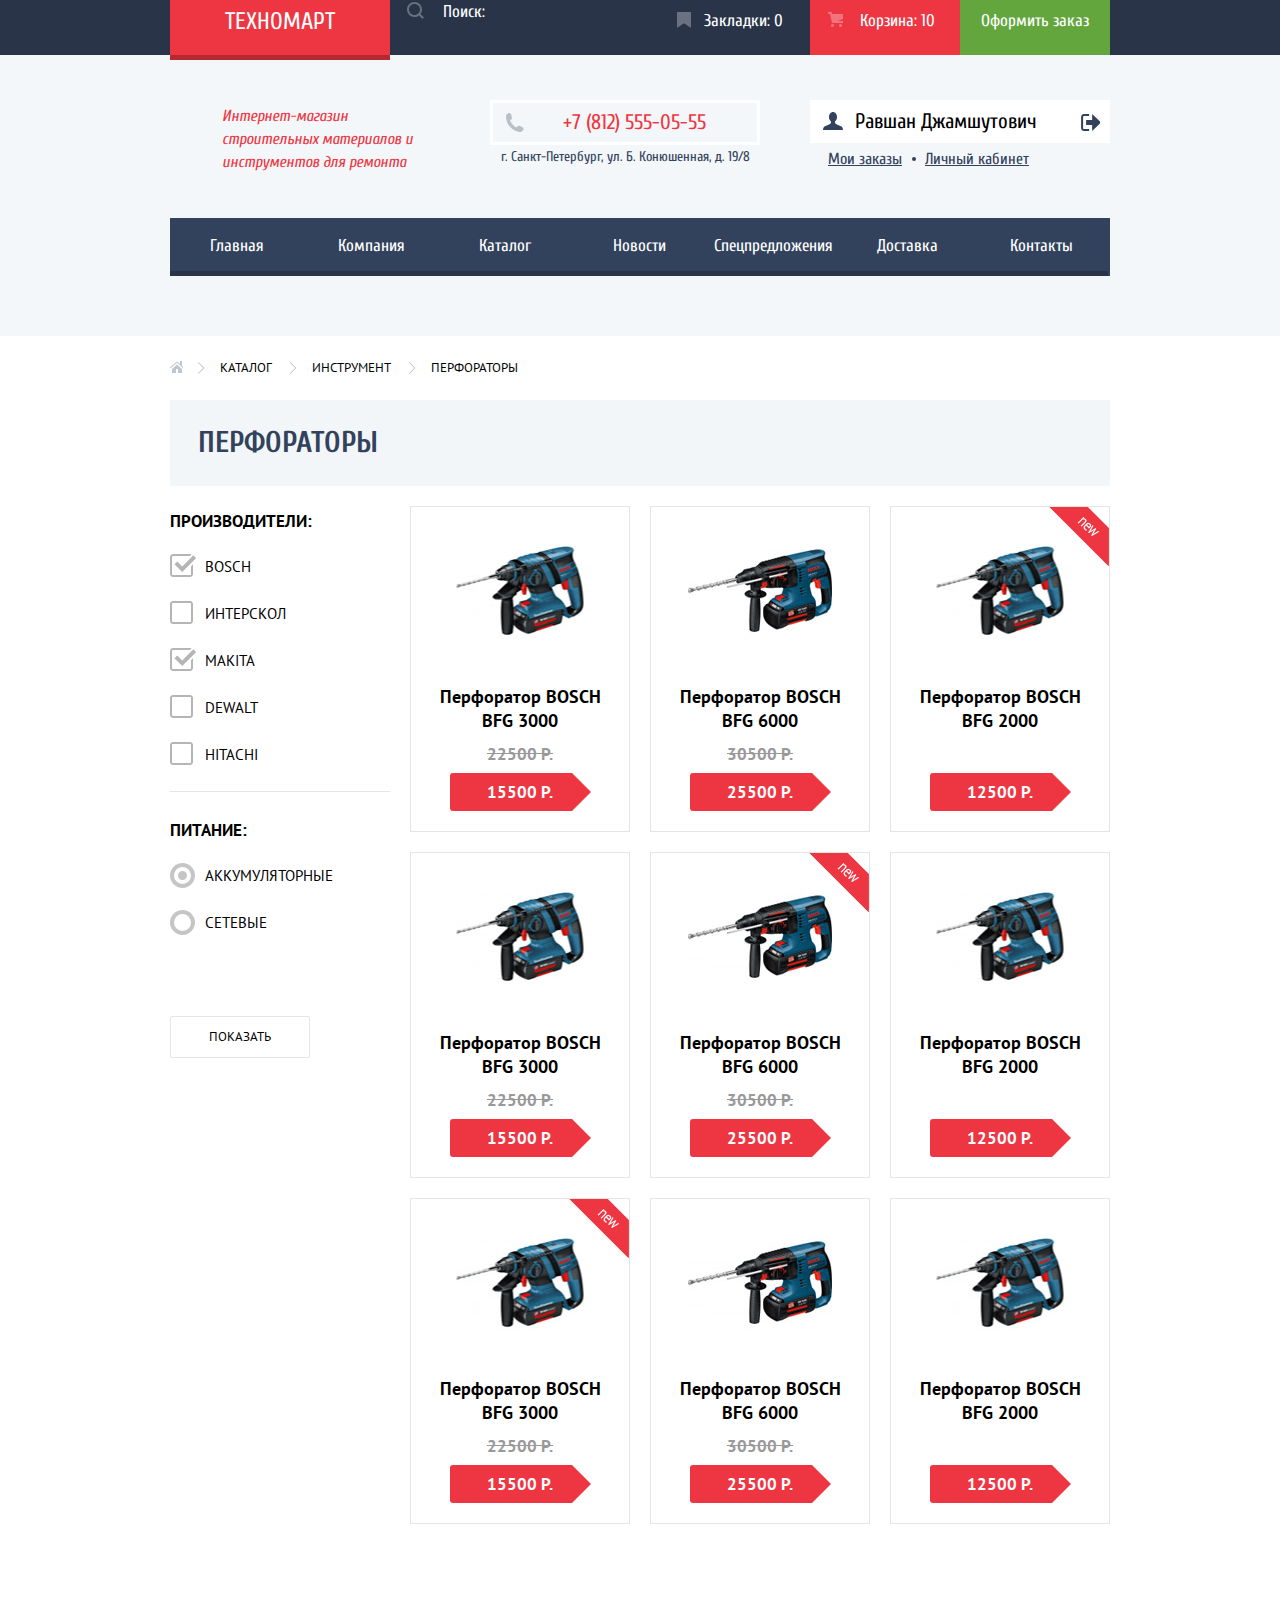
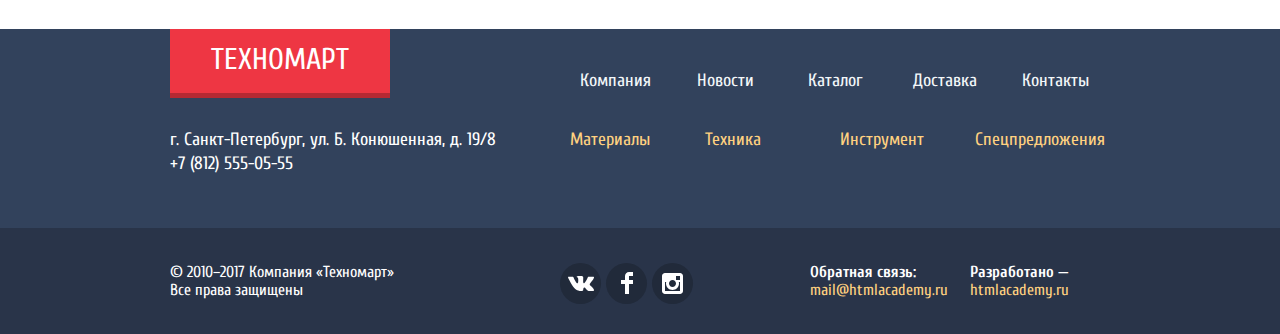
==== commit 1dce1844: "Микросетка и декор каталога" ====
--- a/catalog.html
+++ b/catalog.html
@@ -19,7 +19,16 @@
                     <div class="logo-top">Техномарт</div>
                     <div class="search">
                         <form action="https://echo.htmlacademy.ru" method="get">
-<!--                            Заинлайнить кнопку-->
+                            <svg version="1.1" xmlns="http://www.w3.org/2000/svg" xmlns:xlink="http://www.w3.org/1999/xlink" x="0px" y="0px" width="17px"
+	                           height="17px" viewBox="0 0 17 17" enable-background="new 0 0 17 17" xml:space="preserve">
+                            <g id="Layer_1">
+                            </g>
+                            <g id="Layer_2">
+	                            <path fill="rgba(255, 255, 255, 0.3)" d="M17,15.586l-3.542-3.542C14.421,10.782,15,9.21,15,7.5C15,3.358,11.643,0,7.5,0C3.358,0,0,3.358,0,7.5
+		                            C0,11.643,3.358,15,7.5,15c1.71,0,3.282-0.579,4.544-1.542L15.586,17L17,15.586z M2,7.5C2,4.467,4.467,2,7.5,2
+		                            C10.532,2,13,4.467,13,7.5c0,3.032-2.468,5.5-5.5,5.5C4.467,13,2,10.532,2,7.5z"/>
+                            </g>
+                            </svg>
                             <label class="search-label" for="search">Поиск:</label>
                             <input class="search-field" id="search" type="search" name="search">
                         </form>
@@ -45,7 +54,7 @@
                 <div class="user">
                    <a class="user-name" href="profile.html">Равшан Джамшутович</a>
                    <ul class="user-atribute">
-                       <li><a href="orders.html">Мои заказы</a></li>
+                       <li><a class="indent" href="orders.html">Мои заказы</a></li>
                        <li><a href="profile.html">Личный кабинет</a></li>
                    </ul>
                 </div>
@@ -69,7 +78,7 @@
    <main class="catalog-main">
         <div class="container">
            <ul class="breadcrumbs">
-               <li><a href="index.html"><span class="visually-hidden">Главная</span></a></li>
+               <li><a class="home" href="index.html"><span class="visually-hidden">Главная</span></a></li>
                <li><a href="catalog.html">Каталог</a></li>
                <li><a href="tool.html">Инструмент</a></li>
                <li class="breadcrumbs-current">Перфораторы</li>
@@ -85,24 +94,39 @@
                             <legend>Производители:</legend>
                             <ul class="filter-list">
                                 <li class="filter-option">
-                                    <input class="visually-hidden" type="checkbox" name="bosch" id="producer-1" checked>
-                                    <label for="producer-1">Bosch</label>
-                                </li>
-                                <li class="filter-option">
-                                    <input class="visually-hidden" type="checkbox" name="interskol" id="producer-2">
-                                    <label for="producer-2">Интерскол</label>
-                                </li>
-                                <li class="filter-option">
-                                    <input class="visually-hidden" type="checkbox" name="makita" id="producer-3" checked>
-                                    <label for="producer-3">Makita</label>
-                                </li>
-                                <li class="filter-option">
-                                    <input class="visually-hidden" type="checkbox" name="dewalt" id="producer-4">
-                                    <label for="producer-4">Dewalt</label>
-                                </li>
-                                <li class="filter-option">
-                                    <input class="visually-hidden" type="checkbox" name="hitachi" id="producer-5">
-                                    <label for="producer-5">Hitachi</label>
+                                    <label class="filter-checkbox">
+                                        <input class="visually-hidden" type="checkbox" name="bosch" checked>
+                                        <span class="checkbox-indicator"></span>
+                                        Bosch
+                                    </label>
+                                </li>
+                                <li class="filter-option">
+                                    <label class="filter-checkbox">
+                                        <input class="visually-hidden" type="checkbox" name="interskol">
+                                        <span class="checkbox-indicator"></span>
+                                        Интерскол
+                                    </label>
+                                </li>
+                                <li class="filter-option">
+                                    <label class="filter-checkbox">
+                                        <input class="visually-hidden" type="checkbox" name="makita" checked>
+                                        <span class="checkbox-indicator"></span>
+                                        Makita
+                                    </label>
+                                </li>
+                                <li class="filter-option">
+                                    <label class="filter-checkbox">
+                                        <input class="visually-hidden" type="checkbox" name="dewalt">
+                                        <span class="checkbox-indicator"></span>
+                                        Dewalt
+                                    </label>
+                                </li>
+                                <li class="filter-option">
+                                    <label class="filter-checkbox">
+                                        <input class="visually-hidden" type="checkbox" name="hitachi">
+                                        <span class="checkbox-indicator"></span>
+                                        Hitachi
+                                    </label>
                                 </li>
                             </ul>
                        </fieldset>
@@ -111,15 +135,15 @@
                             <ul class="filter-list">
                                 <li class="filter-option">
                                     <input class="visually-hidden" type="radio" name="energy-group" value="accumulator" id="supply-1" checked>
-                                    <label for="supply-1">Аккумуляторные</label>
+                                    <label class="filter-radio" for="supply-1">Аккумуляторные</label>
                                 </li>
                                 <li class="filter-option">
                                     <input class="visually-hidden" type="radio" name="energy-group" value="network" id="supply-2">
-                                    <label for="supply-2">Сетевые</label>
+                                    <label class="filter-radio" for="supply-2">Сетевые</label>
                                 </li>
                             </ul>
                         </fieldset>
-                       <button class="filter-button button" type="submit">Показать</button>
+                       <button class="filter-button" type="submit">Показать</button>
                    </form>
                </section>
 
@@ -128,6 +152,7 @@
                    <h2 class="visually-hidden">Каталог товаров</h2>
                    <ul class="catalog-list">
                       <li class="catalog-item">
+                            <div class="flag">Новинка</div>
                             <p class="catalog-item-image">
                                 <img src="img/item-1.jpg" width="127" height="112" alt="Перфоратор BOSCH BFG 3000">
                             </p>
@@ -143,9 +168,10 @@
                            <p class="catalog-item-price">
                                 <b class="old-price">22500 Р.</b>
                                 <b class="new-price">15500 Р.</b>
-                            </p>
-                      </li>
-                      <li class="catalog-item">
+                           </p>
+                      </li>
+                      <li class="catalog-item">
+                            <div class="flag">Новинка</div>
                             <p class="catalog-item-image">
                                 <img src="img/item-2.jpg" width="144" height="128" alt="Перфоратор BOSCH BFG 6000">
                             </p>
@@ -164,6 +190,7 @@
                             </p>
                       </li>
                       <li class="catalog-item">
+                            <div class="flag flag-new">Новинка</div>
                             <p class="catalog-item-image">
                                 <img src="img/item-3.jpg" width="127" height="112" alt="Перфоратор BOSCH BFG 2000">
                             </p>
@@ -177,10 +204,12 @@
                                </a>
                            </h3>
                            <p class="catalog-item-price">
+                                <b class="old-price"></b>
                                 <b class="new-price">12500 Р.</b>
                             </p>
                       </li>
                       <li class="catalog-item">
+                            <div class="flag">Новинка</div>
                             <p class="catalog-item-image">
                                 <img src="img/item-1.jpg" width="127" height="112" alt="Перфоратор BOSCH BFG 3000">
                             </p>
@@ -199,6 +228,7 @@
                             </p>
                       </li>
                       <li class="catalog-item">
+                            <div class="flag flag-new">Новинка</div>
                             <p class="catalog-item-image">
                                 <img src="img/item-2.jpg" width="144" height="128" alt="Перфоратор BOSCH BFG 6000">
                             </p>
@@ -230,10 +260,12 @@
                                </a>
                            </h3>
                            <p class="catalog-item-price">
+                                <b class="old-price"></b>
                                 <b class="new-price">12500 Р.</b>
                             </p>
                       </li>
                        <li class="catalog-item">
+                            <div class="flag flag-new">Новинка</div>
                             <p class="catalog-item-image">
                                 <img src="img/item-1.jpg" width="127" height="112" alt="Перфоратор BOSCH BFG 3000">
                             </p>
@@ -283,6 +315,7 @@
                                </a>
                            </h3>
                            <p class="catalog-item-price">
+                                <b class="old-price"></b>
                                 <b class="new-price">12500 Р.</b>
                             </p>
                       </li>
@@ -319,23 +352,57 @@
                    </ul>
                 </nav>
            </div>
-           <div class="footer-bottom">
-               <p class="footer-safe">© 2010–2017 Компания «Техномарт» Все права защищены</p>
-               <ul class="footer-social">
-                   <li><a href="#">Вконтакте</a></li>
-                   <li><a href="#">Фейсбук</a></li>
-                   <li><a href="#">Инстаграм</a></li>
-               </ul>
-               <p class="footer-feedback">
-                   <b>Обратная связь:</b>
-                   <a class="mail" href="#">mail@htmlacademy.ru</a>
-               </p>
-               <p class="footer-copyright">
-                   <b>Разработано —</b>
-                   <a class="htmlacademy" href="https://htmlacademy.ru/intensive/htmlcss">htmlacademy.ru</a>
-               </p>
+        </div>
+           <div class="footer-bottom"> 
+                <div class="container"> 
+                   <p class="footer-safe">© 2010–2017 Компания «Техномарт» Все права защищены</p>
+                   <ul class="footer-social">
+                       <li>
+                           <a class="social-button" href="#"><span class="visually-hidden">Вконтакте</span>
+                            <svg version="1.1" id="Layer_1" xmlns="http://www.w3.org/2000/svg" xmlns:xlink="http://www.w3.org/1999/xlink" x="0px" y="0px"
+                            width="26px" height="15px" viewBox="0 0 26 15" enable-background="new 0 0 26 15" xml:space="preserve">
+                            <path fill="#FFFFFF" d="M16.138,11.51c0.956-0.309,2.18,2.04,3.483,2.939c0.978,0.681,1.727,0.534,1.727,0.534l3.473-0.05
+                                c0,0,1.815-0.112,0.957-1.554c-0.071-0.12-0.503-1.069-2.585-3.022c-2.177-2.043-1.882-1.712,0.739-5.244
+                                c1.597-2.153,2.236-3.468,2.036-4.028c-0.192-0.539-1.365-0.399-1.365-0.399L20.69,0.713c-0.381,0.001-0.704,0.119-0.851,0.515
+                                c-0.003,0.004-0.621,1.666-1.445,3.079c-1.741,2.989-2.436,3.148-2.724,2.961c-0.661-0.433-0.494-1.737-0.494-2.664
+                                c0-2.897,0.432-4.105-0.846-4.417c-0.427-0.104-0.739-0.172-1.828-0.182c-1.392-0.021-2.574,0-3.244,0.329
+                                c-0.445,0.223-0.786,0.712-0.579,0.74c0.26,0.035,0.843,0.16,1.155,0.586c0.401,0.552,0.389,1.789,0.389,1.789
+                                s0.229,3.411-0.54,3.834c-0.528,0.29-1.25-0.302-2.803-3.016C6.087,2.879,5.488,1.345,5.488,1.345S5.372,1.06,5.162,0.904
+                                C4.912,0.719,4.562,0.66,4.562,0.66L0.848,0.684c0,0-0.558,0.016-0.763,0.262C-0.097,1.164,0.07,1.614,0.07,1.614
+                                s2.909,6.881,6.203,10.347c3.02,3.182,6.452,2.971,6.452,2.971h1.555c0,0,0.469-0.054,0.709-0.312
+                                c0.224-0.24,0.214-0.691,0.214-0.691S15.172,11.82,16.138,11.51z"/>
+                            </svg>
+                           </a>
+                       </li>
+                       <li>
+                            <a class="social-button" href="#"><span class="visually-hidden">Фейсбук</span>
+                            <svg version="1.1" id="Layer_2" xmlns="http://www.w3.org/2000/svg" xmlns:xlink="http://www.w3.org/1999/xlink" x="0px" y="0px"
+	                        width="12px" height="22px" viewBox="0 0 12 22" enable-background="new 0 0 12 22" xml:space="preserve">
+                            <path fill="#FFFFFF" d="M12,4V0H8C5.791,0,4,1.791,4,4v4H0v4h4v10h4V12h4V8H8V4H12z"/>
+                            </svg>
+                           </a>
+                        </li>
+                       <li>
+                            <a class="social-button" href="#"><span class="visually-hidden">Инстаграм</span>
+                            <svg version="1.1" id="Layer_1" xmlns="http://www.w3.org/2000/svg" xmlns:xlink="http://www.w3.org/1999/xlink" x="0px" y="0px"
+	                        width="21px" height="21px" viewBox="0 0 21 21" enable-background="new 0 0 21 21" xml:space="preserve">
+                            <path fill="#FFFFFF" d="M18,0H3C1.35,0,0,1.35,0,3v15c0,1.65,1.35,3,3,3h15c1.65,0,3-1.35,3-3V3C21,1.35,19.65,0,18,0z M10.5,7
+                                c1.93,0,3.5,1.57,3.5,3.5S12.43,14,10.5,14S7,12.43,7,10.5S8.57,7,10.5,7z M18,18H3V9h1.181C4.067,9.482,4,9.983,4,10.5
+                                c0,3.59,2.91,6.5,6.5,6.5s6.5-2.91,6.5-6.5c0-0.517-0.066-1.018-0.181-1.5H18V18z M18,7h-4V3h4V7z"/>
+                            </svg>
+                           </a>
+                       </li>
+                   </ul>
+                   <p class="footer-feedback">
+                       <b>Обратная связь:</b>
+                       <a class="mail" href="#">mail@htmlacademy.ru</a>
+                   </p>
+                   <p class="footer-copyright">
+                       <b>Разработано —</b>
+                       <a class="htmlacademy" href="https://htmlacademy.ru/intensive/htmlcss">htmlacademy.ru</a>
+                   </p>
+                </div>
             </div>
-        </div>
     </footer>
        
        
--- a/css/style.css
+++ b/css/style.css
@@ -15,6 +15,11 @@
     text-decoration: none;
 }
 
+img {
+  max-width: 100%;
+  height: auto;
+}
+
 .visually-hidden:not(:focus):not(:active),
 input[type="checkbox"].visually-hidden,
 input[type="radio"].visually-hidden {
@@ -35,6 +40,8 @@
 
 .main-header {
     background-color: #f4f7f9;
+    
+    padding-bottom: 60px;
 }
 
 .main-header ul {
@@ -51,7 +58,99 @@
 }
 
 .header-top a {
+    display: block;
+    padding: 12px 0;
+    width: 150px;
+    
+    
+    
+    box-sizing: border-box;
+    vertical-align: middle;
     color: #ffffff;
+}
+
+.header-top svg {
+    position: relative;
+    top: 2px;
+    
+    padding-left: 17px;
+    padding-right: 15px;
+}
+
+.search:hover path{
+    fill: rgba(255, 255, 255, 1);
+}
+
+.search:hover .search-field,
+.search:hover,
+.header-top a:not(.order):hover {
+    background-color: #212a3a;
+}
+
+.search-field:focus {
+    background-color: #ffffff;
+}
+
+.header-top input {
+    margin-top: 12px;
+}
+
+.header-top .bookmarks {
+    position: relative;
+    padding-left: 44px;
+}
+
+.bookmarks::before {
+    content: "";
+    
+    position: absolute;
+    top: 12px;
+    left: 17px;
+    
+    width: 14px;
+    height: 16px;
+    
+    background-image:url("../img/icon-bookmark.svg");
+    background-position: 0 0;
+    background-repeat: no-repeat;
+    
+    opacity: 0.3;
+}
+
+.header-top .basket {
+    position: relative;
+    padding-left: 50px;
+}
+
+.basket::before {
+    content: "";
+    
+    position: absolute;
+    top: 12px;
+    left: 18px;
+    
+    width: 15px;
+    height: 15px;
+    
+    background-image:url("../img/cart-icon.svg");
+    background-position: 0 0;
+    background-repeat: no-repeat;
+    
+    opacity: 0.3;
+}
+
+.bookmarks:hover::before,
+.basket:hover::before {
+    opacity: 1;
+}
+
+.bookmarks:active::before,
+.basket:active::before {
+    opacity: 0.5;
+}
+
+.order {
+    text-align: center;
 }
 
 .logo-top {
@@ -67,16 +166,18 @@
     text-transform: uppercase;
     background-color: #ee3643;
     
-    /*    Временно для сетки*/
-    outline: 2px solid yellow;
+    box-shadow: 0 5px 0 0 #b52933;
+    
 }
 
 .logo-top:hover {
     background-color: #ca2c37;
+    box-shadow: 0 5px 0 0 #9a212a;
 }
 
 .logo-top:active {
     background-color: #ba2732;
+    box-shadow: 0 5px 0 0 #8e1e26;
 }
 
 
@@ -89,18 +190,8 @@
     background-color: #63a63e;
 }
 
-.search:hover .search-field,
-.search:hover,
-.header-top a:not(.order):hover {
-    background-color: #212a3a;
-}
-
 .order:hover {
     background-color: #5fbb2d;
-}
-
-.search:focus {
-    background-color: #ffffff;
 }
 
 .bookmarks:active,
@@ -114,23 +205,40 @@
     color: rgba(255, 255, 255, 0.6);
 }
 
-.header-middle p {
-    font-size: 16px;
-    line-height: 23px;
-    color: #ee3643;
-    font-style: italic;
-}
-
 .number {
+    position: relative;
+    
+    display: block;
+    border: 3px solid white;
+    padding: 9px 0 9px 70px;
+    
+    vertical-align: middle;
     font-size: 21px;
     line-height: 21px;
     color: #ee3643;
+}
+
+.number::before {
+    content: "";
+    
+    position: absolute;
+    top: 10px;
+    left: 12px;
+    
+    width: 19px;
+    height: 19px;
+    
+    background-image: url(../img/icon-phone.svg);
+    background-repeat: no-repeat;
+    background-position: 0 0;
 }
 
 .adress {
     font-size: 14px;
     line-height: 24px;
     color: #32425c;
+    
+    text-align: center;
 }
 
 .user-navigation,
@@ -140,13 +248,51 @@
 }
 
 .user-navigation a {
+    display: block;
+    box-sizing: border-box;
+    
+    padding: 12px 0;
+    
     font-size: 21px;
     line-height: 24px;
     color: #000000;
-}
-
-.user-navigation li {
     background-color: #ffffff;
+}
+
+.user-navigation .login-link {
+    position: relative;
+    padding-left: 47px;
+}
+
+.login-link::before {
+    content: "";
+    
+    position: absolute;
+    top: 14px;
+    left: 14px;
+    
+    width: 20px;
+    height: 17px;
+    
+    background-image: url(../img/icon-login.svg);
+    background-repeat: no-repeat;
+    background-position: 0 0;
+    
+    opacity: 0.3;
+}
+
+.login-link:hover::before {
+    background-image: url(../img/icon-login2.svg);
+    opacity: 1;
+}
+
+.login-link:active::before {
+    background-image: url(../img/icon-login.svg);
+    opacity: 1;
+}
+
+.user-navigation .registration {
+    padding-left: 24px;
 }
 
 .user-navigation a:hover {
@@ -154,8 +300,7 @@
 }
 
 .user-navigation a:active {
-    color: #000000;
-    opacity: 0.3;
+    color: rgba(0, 0, 0, 0.3);
 }
 
 .main-nav {
@@ -163,14 +308,12 @@
     
     font-size: 17px;
     line-height: 17px;
-    background-color: #32425c;
-    
-    margin-bottom: 60px;
-}
-
-.site-navigation a {
-    color: #ffffff;
-}
+    background-color: #32425c; 
+    
+    
+}
+
+
 
 .site-navigation a:hover {
     background-color: #293449;
@@ -184,13 +327,20 @@
 
 .service {
     background-color: #f4f8f9;
+    
+    padding-bottom: 102px;
 }
 
 .service h2,
-.about-us h2{
+.about-us h2, 
+.contact h2 {
     font-size: 30px;
     line-height: 30px;
     color: #000000;
+    
+    text-transform: uppercase;
+    margin: 0;
+    margin-bottom: 30px;
 }
 
 .service p,
@@ -199,6 +349,8 @@
     font-size: 13px;
     line-height: 24px;
     color: #000000;
+    
+    margin: 0;
 }
 
 .service h3 {
@@ -219,8 +371,46 @@
     line-height: 20px;
     color: #000000;
     
+    margin: 0;
     padding: 0;
     list-style: none;
+}
+
+.company li {
+    position: relative;
+    
+    padding-left: 35px;
+    margin-bottom: 20px;
+}
+
+.company li::before {
+    content: "";
+    
+    position: absolute;
+    left: 0;
+    top: 50%;
+    
+    width: 25px;
+    height: 2px;
+    
+    background-color: #ee3643;
+}
+
+.company p {
+    margin-bottom: 30px;
+}
+
+.contact p {
+    margin-bottom: 35px;
+}
+
+.company .indent {
+    margin-bottom: 25px;
+    padding-right: 140px;
+}
+
+.contact .indent {
+    padding-right: 110px;
 }
 
 .slider-controls ul {
@@ -238,10 +428,17 @@
 }
 
 .btn {
+    display: block;
+    padding: 12px 0;
+    
     font-size: 14px;
     line-height: 18px;
     color: #ffffff;
     background-color: #ff5357;
+    
+    border-radius: 2px;
+    text-align: center;
+    text-transform: uppercase;
 }
 
 .btn:hover {
@@ -250,6 +447,14 @@
 
 .btn:active {
     background-color: #ba2732;
+}
+
+.btn-company {
+    width: 220px;
+}
+
+.btn-contact {
+    width: 300px;
 }
 
 .main-footer {
@@ -308,6 +513,7 @@
 .modal {
     display: none;
 }
+
 /*Начинаются стили каталога*/
 
 .basket-good {
@@ -315,6 +521,11 @@
 }
 
 .user-name {
+    position: relative;
+    
+    display: block;
+    padding: 11px 45px;
+    
     font-size: 21px;
     line-height: 21px;
     color: #000000;
@@ -322,7 +533,58 @@
     background-color: #ffffff;
 }
 
+.user-name::before {
+    content: "";
+    
+    position: absolute;
+    top: 12px;
+    left: 13px;
+    
+    width: 20px;
+    height: 18px;
+    
+    background-image: url(../img/icon-user.svg);
+    background-position: 0 0;
+    background-repeat: no-repeat;
+}
+
+.user-name:hover::before {
+    background-image: url(../img/icon-user2.svg);  
+}
+
+.user-name:active::before {
+    background-image: url(../img/icon-user.svg);
+}
+
+.user-name::after {
+    content: "";
+    
+    position: absolute;
+    top: 14px;
+    right: 10px;
+    
+    width: 20px;
+    height: 17px;
+    
+    background-image: url(../img/icon-logout.svg);
+    background-position: 0 0;
+    background-repeat: no-repeat;
+}
+
+.user-name:hover::after {
+    background-image: url(../img/icon-logout2.svg);  
+}
+
+.user-name:active::after {
+    background-image: url(../img/icon-logout.svg);
+}
+
 .user-atribute a {
+    display: block;
+    width: 125px;
+    box-sizing: border-box;
+    padding: 7px 0;
+    
     font-size: 16px;
     line-height: 18px;
     color: #32425c;
@@ -330,20 +592,50 @@
     text-decoration: underline;
 }
 
+.user-atribute .indent {
+    width: 105px;
+    padding-left: 18px;
+    margin-right: 10px;
+}
+
 .user-atribute a:hover {
     color: #ee3643;
 }
 
 .user-name:active {
-    opacity: 0.3;
+    color: rgba(0, 0, 0, 0.3);
 }
 
 .user-atribute a:active {
-    color: #32425c;
-    opacity: 0.3;
+    color: rgba(50, 66, 92, 0.3);
+}
+
+.user-atribute li:first-child {
+    position: relative;
+}
+
+.user-atribute li:first-child::before {
+    content: "";
+    
+    position: absolute;
+    right: 9px;
+    top: 14px;
+    
+    width: 4px;
+    height: 4px;
+    border-radius: 50%;
+    
+    background-color: #32425c;
+    background-position: 0 0;
+    background-repeat: no-repeat;
 }
 
 .breadcrumbs {
+    display: flex;
+    width: 380px;
+    margin: 0;
+    margin-bottom: 23px;
+    
     font-family: "PT Sans", Arial, sans-serif;
     font-size: 13px;
     line-height: 18px;
@@ -354,11 +646,61 @@
     text-transform: uppercase;
 }
 
+.breadcrumbs li {
+    position: relative;
+    padding-top: 23px;
+    margin-right: 40px;
+}
+
+.breadcrumbs li:first-child {
+    margin-right: 50px;
+}
+
+.breadcrumbs li:not(:first-child)::before {
+    position: absolute;
+    
+    content: "";
+    top: 26px;
+    left: -23px;
+    
+    
+    width: 8px;
+    height: 12px;
+    
+    background-image: url(../img/icon-right-small.svg);
+    background-position: 0 0;
+    background-repeat: no-repeat;
+}
+
 .breadcrumbs a {
+    display: block;
     color: inherit;
 }
 
+.home {
+    position: relative;
+}
+
+.home::after {
+    content: "";
+    
+    position: absolute;
+    top: 2px;
+    right: -13px;
+    
+    width: 14px;
+    height: 12px;
+    
+    background-image: url(../img/icon-home.svg);
+    background-position: 0 0;
+    background-repeat: no-repeat;
+}
+
 .catalog-main h1 {
+    margin: 0;
+    padding: 28px;
+    margin-bottom: 20px;
+    
     font-size: 30px;
     line-height: 30px;
     color: #32425c;
@@ -403,6 +745,8 @@
     line-height: 18px;
     color: #000000;
     
+    padding: 11px 0;
+    width: 140px;
     text-transform: uppercase;
     background-color: #ffffff;
     
@@ -413,6 +757,69 @@
 .catalog ul {
     padding: 0;
     margin: 0;
+    
+    list-style: none;
+}
+
+.catalog-item {
+    position: relative;
+    
+    box-sizing: border-box;
+    width: 220px;
+    
+    border: 1px solid #e5e5e5;
+    
+    text-align: center;
+}
+
+.catalog-item:hover {
+    box-shadow: 0 10px 25px 5px rgba(41, 52, 73, 0.5);
+}
+
+.flag {
+    position: absolute;
+    top: 0;
+    right: 0;
+    
+    width: 60px;
+    height: 59px;
+    overflow: hidden;
+    
+    text-indent: -1000px;
+    z-index: 20;
+}
+
+.flag-new {
+    background: url(../img/new%20flag.png) 0 0 no-repeat;
+}
+
+.catalog-item-image {
+    position: relative;
+    width: 218px;
+    height: 168px;
+    margin: 0;
+    margin-bottom: 11px;
+}
+
+.catalog-item-image img {
+    position: absolute;
+    top: 50%;
+    left: 50%;
+    transform: translate(-50%, -50%);
+}
+
+.catalog-item h3 {
+    padding: 0 25px;
+    margin: 0;
+    margin-bottom: 11px;
+}
+
+.catalog-item-price {
+    margin: 0;
+}
+
+.catalog-item-price b {
+    display: block;
 }
 
 .catalog-item-title {
@@ -424,42 +831,110 @@
 }
 
 .old-price {
+    min-height: 20px;
+    
     font-family: "PT Sans", Arial, sans-serif;
     font-weight: bold;
     font-size: 17px;
     line-height: 18px;
     color: #999999;
     
+    margin-bottom: 8px;
+    
     text-decoration: line-through;
 }
 
 .new-price { 
+    position: relative;
+    width: 80px;
+    padding: 10px 30px;
+    margin: 0 auto;
+    margin-bottom: 20px;
+    
     font-family: "PT Sans", Arial, sans-serif;
     font-weight: bold;
     font-size: 17px;
     line-height: 18px;
     color: #ffffff;
     
+    border-radius: 3px;
     background-color: #ee3643;
+}
+
+.new-price::before {
+    content: "";
+    
+    position: absolute;
+    top: 0;
+    right: -20px;
+    
+    width: 0;
+    height: 0;
+    border: 19px solid white;
+    border-left-color: #ee3643;
+}
+
+.hover-button {
+    position: absolute;
+    top: 0;
+    left: 0;
+    
+    display: none;
+    
+    box-sizing: border-box;
+    width: 218px;
+    height: 168px;
+    padding-top: 43px;
+    
+    background-color: rgba(255, 255, 255, 0.9);
 }
 
 .btn-buy,
 .btn-bookmark {
+    display: block;
+    box-sizing: border-box;
+    width: 135px;
+    margin: 0 auto;
+    
     font-size: 14px;
     line-height: 18px;
     
+    border-radius: 3px;
     text-transform: uppercase;
 }
 
 .btn-buy {
+    position: relative;
+    margin-bottom: 8px;
+    padding-top: 12px;
+    padding-bottom: 9px;
+    
     color: #ffffff;
     
     background-color: #63a63e;
     border-bottom: 3px solid #367315;
 }
 
+.btn-buy::before {
+    content: "";
+    
+    position: absolute;
+    top: 12px;
+    left: 12px;
+    
+    width: 15px;
+    height: 15px;
+    
+    background-image: url(../img/cart-icon.svg);
+    opacity: 0.3;
+}
+
 .btn-buy:hover {
     background-color: #5fbb2d;
+}
+
+.btn-buy:hover::before {
+    opacity: 1;
 }
 
 .btn-buy:active {
@@ -467,7 +942,12 @@
     border-bottom: 3px solid #518534;
 }
 
+.btn-buy:active::before {
+    opacity: 1;
+}
+
 .btn-bookmark {
+    padding: 9px;
     color: #32425c;
     
     background-color: #ffffff;
@@ -481,6 +961,11 @@
 .btn-bookmark:active {
     opacity: 0.3;
 }
+
+.catalog-item:hover .hover-button {
+    display: block;
+}
+
 
 /*Макросетка*/
 
@@ -492,26 +977,16 @@
     width: 940px;
     margin: 0 auto;
     
-    /*    Временно для сетки*/
-    outline: 2px solid blue;
+    
 }
 
 .header-top .container {
     display: flex;
+    flex-wrap: wrap;
 }
 
 .search {
     width: 270px;
-    
-/*    Временно для сетки*/
-    outline: 2px solid yellow;
-}
-
-.header-top a {
-    width: 150px;
-    
-    /*    Временно для сетки*/
-    outline: 2px solid yellow;
 }
 
 .header-top {
@@ -521,9 +996,6 @@
 .header-middle {
     display: flex;
     margin-bottom: 43px;
-    
-    /*    Временно для сетки*/
-    outline: 2px solid red; 
 }
 
 .header-middle p,
@@ -532,30 +1004,30 @@
 }
 
 .header-middle p {
+    box-sizing: border-box;
     width: 300px;
     margin-right: 20px;
-    
-   /*    Временно для сетки*/
-    outline: 2px solid yellow; 
+    padding-left: 52px;
+    padding-right: 56px;
+    padding-top: 5px;
+    
+    font-size: 16px;
+    line-height: 23px;
+    color: #ee3643;
+    font-style: italic;
 }
 
 .information {
     display: flex;
     flex-direction: column;
     width: 270px;
-    margin-right: 70px;
-    
-    /*    Временно для сетки*/
-    outline: 2px solid yellow; 
 }
 
 .user-navigation {
     display: flex;
     justify-content: space-between;
     width: 280px;
-    
-    /*    Временно для сетки*/
-    outline: 2px solid yellow; 
+    margin-left: auto;
 }
 
 .user-navigation li:first-child {
@@ -568,19 +1040,17 @@
 
 .site-navigation {
     display: flex;
-    
-    /*    Временно для сетки*/
-    outline: 2px solid red; 
 }
 
 .main-nav a {
     display: block;
     width: 134px;
+    padding-top: 19px;
+    padding-bottom: 17px;
+    color: #ffffff;
     
     border-bottom: 5px solid #293449;
-    text-align: center;
-    
-    
+    text-align: center; 
 }
 
 .main-nav a:nth-child(5) {
@@ -591,22 +1061,23 @@
     display: flex;
     justify-content: space-between;
     
-    /*    Временно для сетки*/
-    outline: 2px solid red;
+    padding-top: 77px;
+}
+
+.map {
+    display: block;
+    width: 300px;
+    height: 158px;
+    
+    margin-bottom: 40px;
 }
 
 .company {
     width: 540px;
-    
-    /*    Временно для сетки*/
-    outline: 2px solid yellow;
 }
 
 .contact {
-     width: 300px;
-    
-    /*    Временно для сетки*/
-    outline: 2px solid yellow;
+    width: 300px;
 }
 
 .main-footer {
@@ -620,11 +1091,9 @@
 
 .footer-top,
 .footer-middle,
-.footer-bottom {
-    display: flex;
-    
-    /*    Временно для сетки*/
-    outline: 2px solid red;
+.footer-bottom .container {
+    display: flex;
+    flex-direction: row;
 }
 
 .footer-nav {
@@ -642,15 +1111,11 @@
     font-size: 30px;
     line-height: 30px;
     
-    /*    Временно для сетки*/
-    outline: 2px solid yellow;
+    box-shadow: 0 5px 0 0 #b52933;
 }
 
 .footer-nav-top {
     width: 550px;
-    
-    /*    Временно для сетки*/
-    outline: 2px solid yellow;
 }
 
 .footer-top,
@@ -673,9 +1138,7 @@
 .footer-middle p {
     width: 380px;
     margin: 0;
-    
-    /*    Временно для сетки*/
-    outline: 2px solid yellow;
+    padding-right: 70px;
 }
 
 .footer-nav-middle {
@@ -691,35 +1154,50 @@
     margin-bottom: 52px;
 }
 
+.footer-bottom .container {
+    padding-top: 35px;
+    padding-bottom: 30px;
+}
+
 .footer-safe {
     width: 240px;
     
     margin: 0;
-    margin-right: 140px;
-    
-    /*    Временно для сетки*/
-    outline: 2px solid yellow;
+    margin-right: 150px;
 }
 
 .footer-social {
     display: flex;
-    width: 160px;
+    width: 150px;
     
     margin: 0;
     padding: 0;
-    
-    /*    Временно для сетки*/
-    outline: 2px solid yellow;
-    font-size: 12px;
+}
+
+.footer-social li:not(:last-child) {
+    margin-right: 5px;
+}
+
+.social-button {
+    display: flex;
+    align-items: center;
+    justify-content: center;
+    width: 41px;
+    height: 41px;
+    
+    border-radius: 50%;
+    background-color: #212a3a;
+}
+
+.social-button:hover,
+.social-button:active {
+    background-color: #ee3643;
 }
 
 .footer-feedback,
 .footer-copyright {
     width: 140px;
     margin: 0;
-    
-    /*    Временно для сетки*/
-    outline: 2px solid yellow;
 }
 
 .footer-feedback {
@@ -736,45 +1214,12 @@
     flex-direction: column;
     
     margin-left: auto;
-    
-    /*    Временно для сетки*/
-    outline: 2px solid yellow;
 }
 
 .user-atribute {
     display: flex;
     
     margin: 0;
-}
-
-
-.breadcrumbs {
-    display: flex;
-    width: 380px;
-    margin: 0;
-    margin-bottom: 23px;
-    
-    justify-content: space-between;
-    
-    /*    Временно для сетки*/
-    outline: 2px solid red;
-}
-
-.breadcrumbs a {
-    display: block;
-    
-    /*    Временно для сетки*/
-    outline: 2px solid yellow;
-}
-
-.catalog-main h1 {
-    margin: 0;
-    padding: 0;
-    
-    margin-bottom: 20px;
-    
-    /*    Временно для сетки*/
-    outline: 2px solid red;
 }
 
 .filters fieldset {
@@ -784,31 +1229,131 @@
 
 .filters {
     width: 220px;
-    
-    /*    Временно для сетки*/
-    outline: 2px solid red;
 }
 
 .filter {
     display: flex;
     flex-direction: column;
 }
-
-.filter fieldset {
-    /*    Временно для сетки*/
-    outline: 2px solid yellow;
+.filter legend {
+    margin-bottom: 20px;
+}
+
+.filter-checkbox,
+.filter-radio {
+    position: relative;
+    padding-left: 35px;
+}
+
+.checkbox-indicator::before {
+    position: absolute;
+    top: -3px;
+    left: 0;
+    
+    content: "";
+    
+    width: 23px;
+    height: 23px;
+    
+    background-image: url(../img/checkbox-off.svg);
+}
+
+.filter-checkbox input[type="checkbox"]:checked + .checkbox-indicator::before {
+    background-image: none;
+}
+
+.filter-checkbox input[type="checkbox"]:checked + .checkbox-indicator::after {
+    position: absolute;
+    top: -3px;
+    left: 0;
+    
+    content: "";
+    
+    width: 26px;
+    height: 23px;
+    
+    background-image: url(../img/checkbox-on.svg);
+}
+
+.filter-checkbox:hover .checkbox-indicator::before {
+    background-image: url(../img/checkbox-off-hover.svg);
+}
+
+.filter-checkbox:hover input[type="checkbox"]:checked + .checkbox-indicator::after {
+    background-image: url(../img/checkbox-on-hover.svg);
+}
+
+.filter-checkbox input[type="checkbox"]:disabled .checkbox-indicator::before {
+    background-image: url(../img/checkbox-off.svg);
+    opacity: 0.3;
+}
+
+.filter-checkbox input[type="checkbox"]:checked:disabled + .checkbox-indicator::after {
+    background-image: url(../img/checkbox-on.svg);
+    opacity: 0.3;
 }
 
 .filter fieldset:first-child {
-    margin-bottom: 45px;
+    padding-bottom: 23px;
+    margin-bottom: 23px;
+    
+    border-bottom: 1px solid #e5e5e5;
 }
 
 .filter fieldset:nth-child(2) {
     margin-bottom: 80px;
 }
 
-.filter-button {
-    width: 140px;
+.filter-radio::before {
+    position: absolute;
+    top: -3px;
+    left: 0;
+    
+    content: "";
+    
+    width: 25px;
+    height: 25px;
+    box-sizing: border-box;
+    border: 4px solid #c5c5c5;
+    border-radius: 50%;
+}
+
+.filter-option input[type="radio"]:checked + .filter-radio::after {
+    position: absolute;
+    top: 2px;
+    left: 5px;
+    
+    content: "";
+    
+    width: 15px;
+    height: 15px;
+    box-sizing: border-box;
+    border: 3px solid white;
+    border-radius: 50%;
+    
+    background-color: #c5c5c5;
+}
+
+.filter-radio:hover::before {
+    border-color: #b5b5b5;
+}
+
+.filter-option input[type="radio"]:checked + .filter-radio:hover::after {
+    background-color: #b5b5b5;
+}
+
+.filter-option input[type="radio"]:disabled + .filter-radio::before {
+    border-color: #b5b5b5;
+    opacity: 0.3;
+}
+
+.filter-option input[type="radio"]:checked:disabled + .filter-radio::after {
+    background-color: #b5b5b5;
+    opacity: 0.3;
+}
+
+.filter-list li:not(:last-child) {
+    margin-bottom: 23px;
 }
 
 .flex-catalog {
@@ -818,22 +1363,12 @@
 
 .catalog {
     width: 700px;
-    
-    /*    Временно для сетки*/
-    outline: 2px solid red;
 }
 
 .catalog-list {
     display: flex;
     flex-wrap: wrap;
     margin: 0;
-}
-
-.catalog-item {
-    width: 220px;
-    
-    /*    Временно для сетки*/
-    outline: 2px solid yellow;
 }
 
 .catalog-list li {
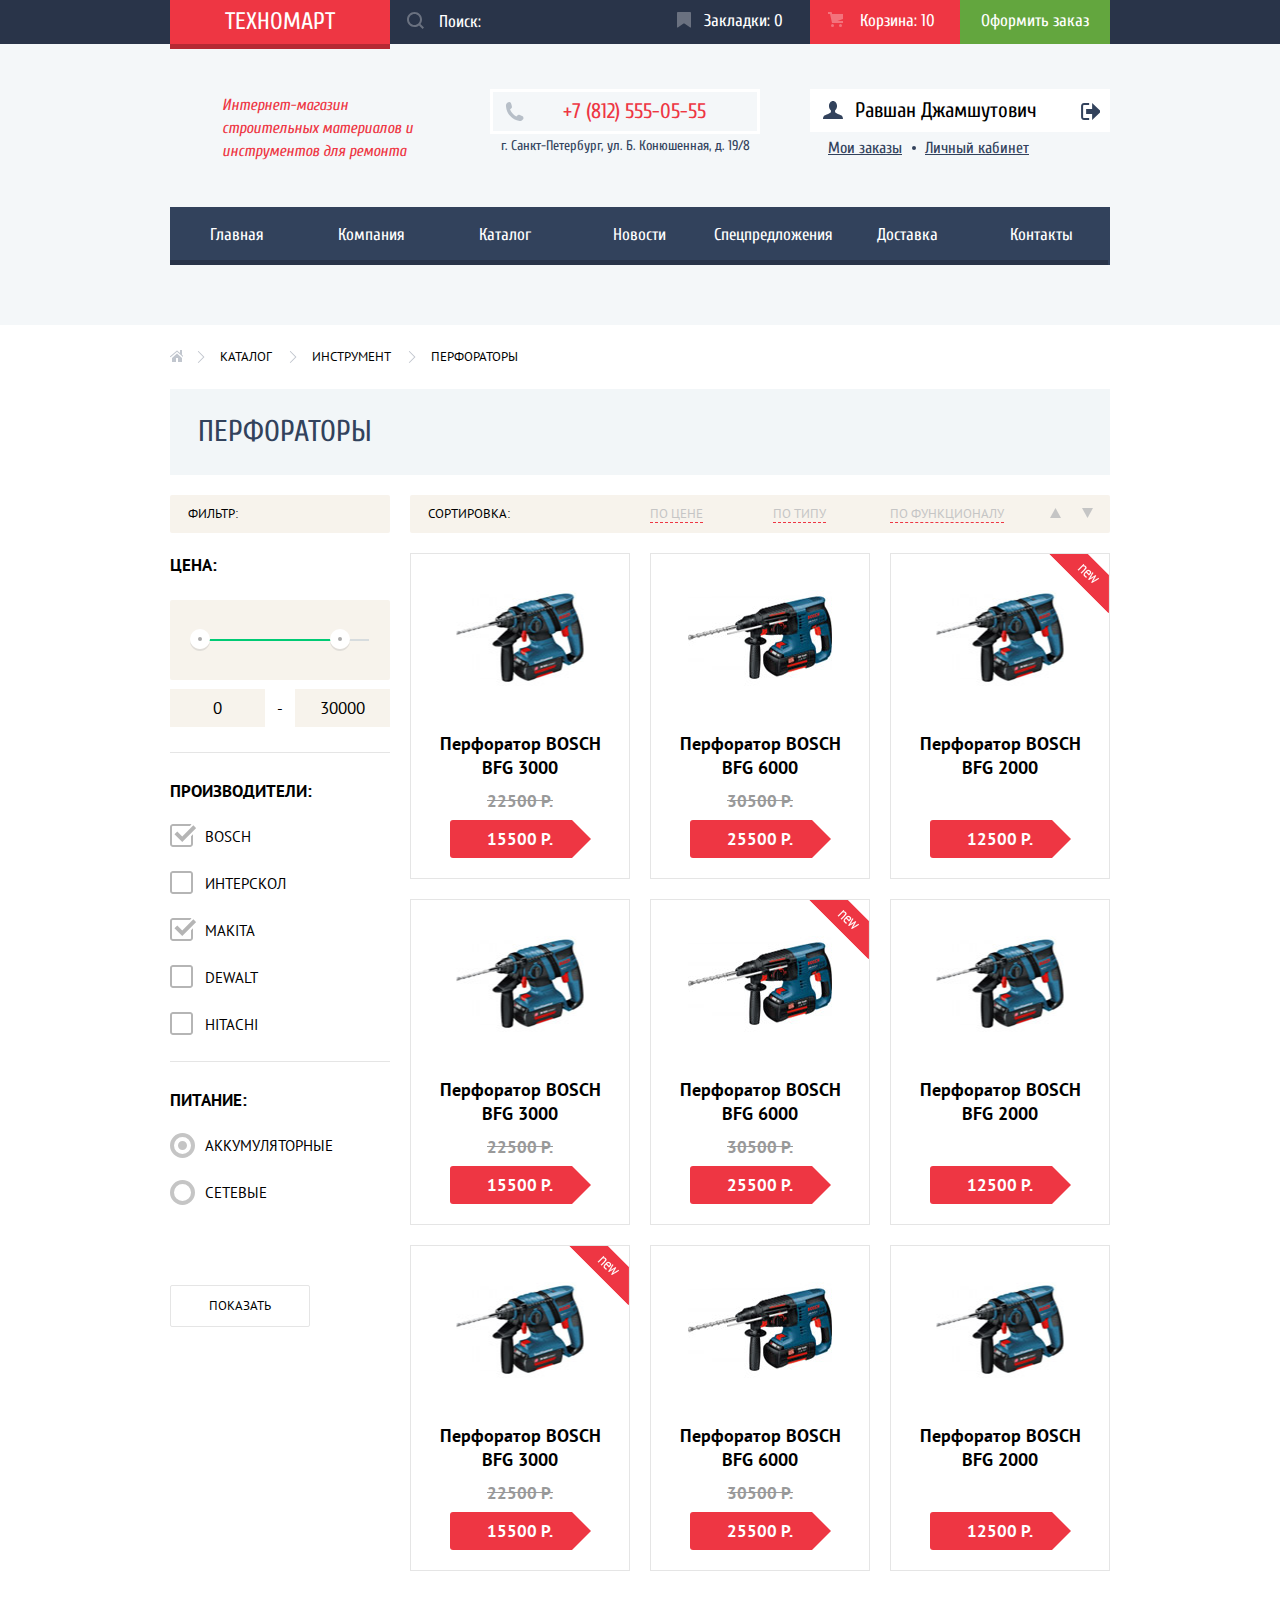
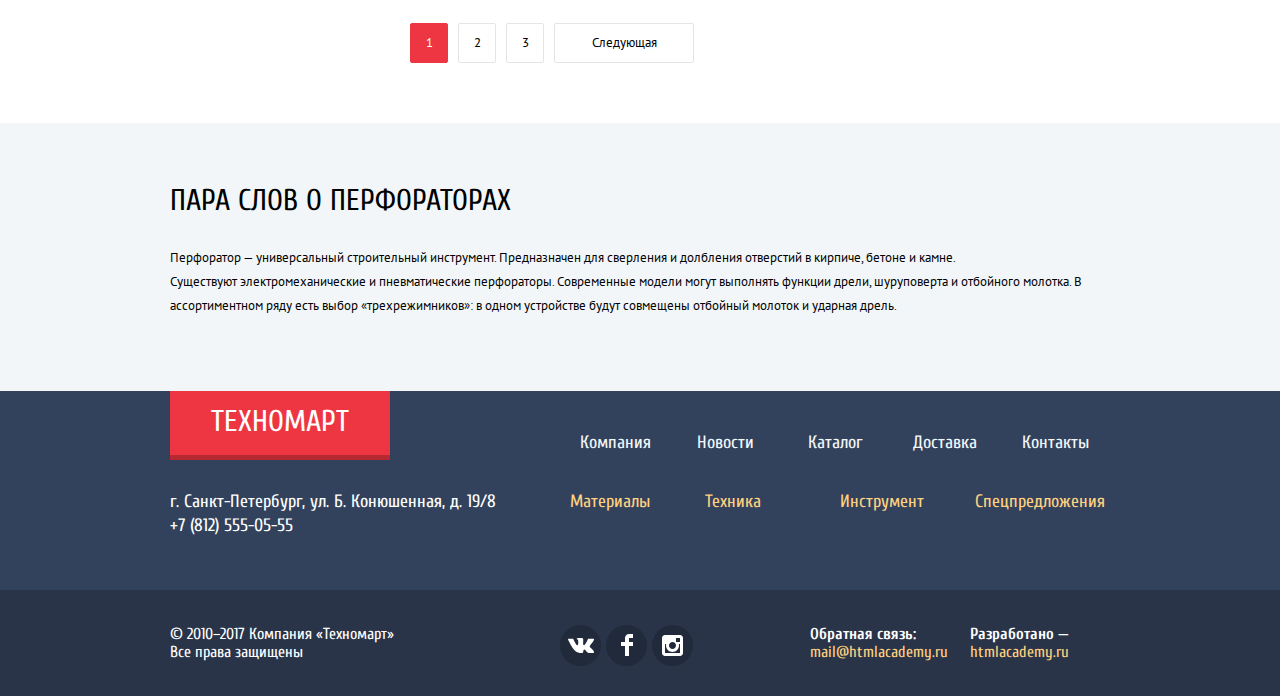
==== commit 288d0d01: "Все дополнительные блоки" ====
--- a/catalog.html
+++ b/catalog.html
@@ -16,21 +16,21 @@
         <div class="header-top">
             <div class="wrapper">
                 <div class="container">
-                    <div class="logo-top">Техномарт</div>
+                    <a class="logo-top" href="index.html">Техномарт</a>
                     <div class="search">
                         <form action="https://echo.htmlacademy.ru" method="get">
+                            <label class="visually-hidden" for="search">Поле поиска</label>
+                            <input class="search-field" id="search" type="search" name="search" placeholder="Поиск:">
                             <svg version="1.1" xmlns="http://www.w3.org/2000/svg" xmlns:xlink="http://www.w3.org/1999/xlink" x="0px" y="0px" width="17px"
 	                           height="17px" viewBox="0 0 17 17" enable-background="new 0 0 17 17" xml:space="preserve">
-                            <g id="Layer_1">
-                            </g>
-                            <g id="Layer_2">
-	                            <path fill="rgba(255, 255, 255, 0.3)" d="M17,15.586l-3.542-3.542C14.421,10.782,15,9.21,15,7.5C15,3.358,11.643,0,7.5,0C3.358,0,0,3.358,0,7.5
-		                            C0,11.643,3.358,15,7.5,15c1.71,0,3.282-0.579,4.544-1.542L15.586,17L17,15.586z M2,7.5C2,4.467,4.467,2,7.5,2
-		                            C10.532,2,13,4.467,13,7.5c0,3.032-2.468,5.5-5.5,5.5C4.467,13,2,10.532,2,7.5z"/>
-                            </g>
+                                <g>
+                                </g>
+                                <g>
+                                    <path fill="#ffffff" d="M17,15.586l-3.542-3.542C14.421,10.782,15,9.21,15,7.5C15,3.358,11.643,0,7.5,0C3.358,0,0,3.358,0,7.5
+                                        C0,11.643,3.358,15,7.5,15c1.71,0,3.282-0.579,4.544-1.542L15.586,17L17,15.586z M2,7.5C2,4.467,4.467,2,7.5,2
+                                        C10.532,2,13,4.467,13,7.5c0,3.032-2.468,5.5-5.5,5.5C4.467,13,2,10.532,2,7.5z"/>
+                                </g>
                             </svg>
-                            <label class="search-label" for="search">Поиск:</label>
-                            <input class="search-field" id="search" type="search" name="search">
                         </form>
                     </div>
                     <a class="bookmarks" href="bookmarks.html">Закладки: 0</a>
@@ -89,7 +89,27 @@
             <div class="flex-catalog">
                <section class="filters">
                    <form class="filter" action="https://echo.htmlacademy.ru" method="get">
-                       <!-- Фильтр по цене -->
+                       <h2>Фильтр:</h2>
+                       <fieldset>
+                           <legend>Цена:</legend>
+                               <div class="price-slider">
+                                   <div class="price-slider-handle price-slider-handle-left"></div>
+                                   <div class="price-slider-range"></div>
+                                   <div class="price-slider-handle price-slider-handle-right"></div>
+                               </div>
+                               <div class="price-range">
+                                    <div class="price-range-input">
+                                        <label class="visually-hidden" for="min">Минимальная цена</label>
+                                        <input type="tel" name="min" id="min" value="0">
+                                    </div>
+                                    <span class="price-range-span">-</span>
+                                    <div class="price-range-input">
+                                        <label class="visually-hidden" for="max">Максимальная цена</label>
+                                        <input type="tel" name="max" id="max" value="30000">
+                                    </div>
+                               </div>
+                       </fieldset>
+                       
                        <fieldset>
                             <legend>Производители:</legend>
                             <ul class="filter-list">
@@ -149,8 +169,33 @@
 
 
                <section class="catalog">
-                   <h2 class="visually-hidden">Каталог товаров</h2>
-                   <ul class="catalog-list">
+                    
+                    <div class="sorting">
+                       <h2>Сортировка:</h2>
+                       <ul>
+                           <li><a href="#">По цене</a></li>
+                           <li><a href="#">По типу</a></li>
+                           <li><a href="#">По функционалу</a></li>
+                           <li>
+                                <a class="sorting-up"  href="#">
+                                    <svg version="1.1" xmlns="http://www.w3.org/2000/svg" xmlns:xlink="http://www.w3.org/1999/xlink" x="0px" y="0px"
+                                        width="11px" height="10px" viewBox="0 0 11 10" enable-background="new 0 0 11 10" xml:space="preserve">
+                                    <polygon fill="#c5c5c5" points="5.5,0 0,10 11,10 "/>
+                                    </svg>   
+                                </a>
+                           </li>
+                           <li>
+                               <a class="sorting-down"  href="#">
+                                   <svg version="1.1" xmlns="http://www.w3.org/2000/svg" xmlns:xlink="http://www.w3.org/1999/xlink" x="0px" y="0px"
+                                        width="11px" height="10px" viewBox="0 0 11 10" enable-background="new 0 0 11 10" xml:space="preserve">
+                                    <polyline fill="#c5c5c5" points="5.5,10 0,0 11,0 "/>
+                                    </svg>
+                               </a>
+                            </li>
+                       </ul>
+                    </div>
+                   
+                    <ul class="catalog-list">
                       <li class="catalog-item">
                             <div class="flag">Новинка</div>
                             <p class="catalog-item-image">
@@ -320,9 +365,27 @@
                             </p>
                       </li>
                    </ul>
+                   
+                   <ul class="paginator">
+                       <li><a class="current-paginator" href="#">1</a></li>
+                       <li><a href="#">2</a></li>
+                       <li><a href="#">3</a></li>
+                       <li><a class="next" href="#">Следующая</a></li>
+                   </ul>
                </section>
+               
            </div>
        </div>
+       
+       <section class="about-perforator">
+           <div class="wrapper">
+               <div class="container">
+                    <h2>Пара слов о перфораторах</h2>
+                    <p>Перфоратор — универсальный строительный инструмент. Предназначен для сверления и долбления отверстий в кирпиче, бетоне и камне.<br>
+                    Существуют электромеханические и пневматические перфораторы. Современные модели могут выполнять функции дрели, шуруповерта и отбойного молотка. В ассортиментном ряду есть выбор «трехрежимников»: в одном устройстве будут совмещены отбойный молоток и ударная дрель.</p>
+               </div>
+           </div>
+       </section>
    </main>
    
    
@@ -359,7 +422,7 @@
                    <ul class="footer-social">
                        <li>
                            <a class="social-button" href="#"><span class="visually-hidden">Вконтакте</span>
-                            <svg version="1.1" id="Layer_1" xmlns="http://www.w3.org/2000/svg" xmlns:xlink="http://www.w3.org/1999/xlink" x="0px" y="0px"
+                            <svg version="1.1" xmlns="http://www.w3.org/2000/svg" xmlns:xlink="http://www.w3.org/1999/xlink" x="0px" y="0px"
                             width="26px" height="15px" viewBox="0 0 26 15" enable-background="new 0 0 26 15" xml:space="preserve">
                             <path fill="#FFFFFF" d="M16.138,11.51c0.956-0.309,2.18,2.04,3.483,2.939c0.978,0.681,1.727,0.534,1.727,0.534l3.473-0.05
                                 c0,0,1.815-0.112,0.957-1.554c-0.071-0.12-0.503-1.069-2.585-3.022c-2.177-2.043-1.882-1.712,0.739-5.244
@@ -376,7 +439,7 @@
                        </li>
                        <li>
                             <a class="social-button" href="#"><span class="visually-hidden">Фейсбук</span>
-                            <svg version="1.1" id="Layer_2" xmlns="http://www.w3.org/2000/svg" xmlns:xlink="http://www.w3.org/1999/xlink" x="0px" y="0px"
+                            <svg version="1.1" xmlns="http://www.w3.org/2000/svg" xmlns:xlink="http://www.w3.org/1999/xlink" x="0px" y="0px"
 	                        width="12px" height="22px" viewBox="0 0 12 22" enable-background="new 0 0 12 22" xml:space="preserve">
                             <path fill="#FFFFFF" d="M12,4V0H8C5.791,0,4,1.791,4,4v4H0v4h4v10h4V12h4V8H8V4H12z"/>
                             </svg>
@@ -384,7 +447,7 @@
                         </li>
                        <li>
                             <a class="social-button" href="#"><span class="visually-hidden">Инстаграм</span>
-                            <svg version="1.1" id="Layer_1" xmlns="http://www.w3.org/2000/svg" xmlns:xlink="http://www.w3.org/1999/xlink" x="0px" y="0px"
+                            <svg version="1.1" xmlns="http://www.w3.org/2000/svg" xmlns:xlink="http://www.w3.org/1999/xlink" x="0px" y="0px"
 	                        width="21px" height="21px" viewBox="0 0 21 21" enable-background="new 0 0 21 21" xml:space="preserve">
                             <path fill="#FFFFFF" d="M18,0H3C1.35,0,0,1.35,0,3v15c0,1.65,1.35,3,3,3h15c1.65,0,3-1.35,3-3V3C21,1.35,19.65,0,18,0z M10.5,7
                                 c1.93,0,3.5,1.57,3.5,3.5S12.43,14,10.5,14S7,12.43,7,10.5S8.57,7,10.5,7z M18,18H3V9h1.181C4.067,9.482,4,9.983,4,10.5
@@ -410,10 +473,10 @@
        
        <section class="modal modal-sucses">
            <button class="modal-close" type="button">Закрыть</button>
-           <p><b>Товар добавлен в корзину!</b></p>
-           <div>
+           <p>Товар добавлен в корзину!</p>
+           <div class="sucses-action">
                 <a class="btn" href="order.html">Оформить заказ</a>
-                <button class="continue" type="button">Продолжить покупки</button>
+                <button class="btn btn-continue" type="button">Продолжить покупки</button>
            </div>
        </section>
   </body>
--- a/css/style.css
+++ b/css/style.css
@@ -62,37 +62,62 @@
     padding: 12px 0;
     width: 150px;
     
-    
-    
     box-sizing: border-box;
     vertical-align: middle;
     color: #ffffff;
 }
 
-.header-top svg {
+.header-top a:not(.order):not(.logo-top):hover {
+    background-color: #212a3a;
+}
+
+.search {
+    width: 270px;
+}
+
+.search form {
     position: relative;
-    top: 2px;
-    
-    padding-left: 17px;
-    padding-right: 15px;
-}
-
-.search:hover path{
-    fill: rgba(255, 255, 255, 1);
-}
-
-.search:hover .search-field,
-.search:hover,
-.header-top a:not(.order):hover {
+}
+
+.search svg {
+    position: absolute;
+    top: 12px;
+    left: 17px;
+    
+    width: 17px;
+    height: 17px;
+    
+    opacity: 0.3;
+}
+
+.search-field:hover + svg,
+.search-field:focus + svg{
+    opacity: 1;
+}
+
+.search-field:focus + svg path {
+    fill: #ee3643;
+}
+
+.search-field {
+    width: 270px;
+    padding: 12px 49px;
+    
+    background-color: #293449;
+    border: none;
+}
+
+.search-field:hover {
     background-color: #212a3a;
 }
 
 .search-field:focus {
     background-color: #ffffff;
-}
-
-.header-top input {
-    margin-top: 12px;
+    outline: none;
+}
+
+.search-field::placeholder {
+    color: #ffffff;
 }
 
 .header-top .bookmarks {
@@ -153,7 +178,8 @@
     text-align: center;
 }
 
-.logo-top {
+.header-top .logo-top {
+    display: block;
     width: 220px;
     padding-top: 10px;
     padding-bottom: 5px;
@@ -170,20 +196,14 @@
     
 }
 
-.logo-top:hover {
+.header-top .logo-top:hover {
     background-color: #ca2c37;
     box-shadow: 0 5px 0 0 #9a212a;
 }
 
-.logo-top:active {
+.header-top .logo-top:active {
     background-color: #ba2732;
     box-shadow: 0 5px 0 0 #8e1e26;
-}
-
-
-.search-field {
-    background-color: #293449;
-    border: none;
 }
 
 .order {
@@ -308,12 +328,8 @@
     
     font-size: 17px;
     line-height: 17px;
-    background-color: #32425c; 
-    
-    
-}
-
-
+    background-color: #32425c;   
+}
 
 .site-navigation a:hover {
     background-color: #293449;
@@ -325,17 +341,536 @@
     border-bottom-color: #1d2739;
 }
 
+.promo {
+    display: flex;
+    justify-content: space-between;
+    
+    padding-top: 60px;
+    margin-bottom: 53px;
+}
+
+.promo-left-column {
+    display: flex;
+    flex-wrap: wrap;
+    justify-content: space-between;
+    
+    width: 620px;
+}
+
+.promo-left-column .offers-item {
+    margin-bottom: 20px;
+}
+
+.promo-right-column {
+    display: flex;
+    flex-direction: column;
+    justify-content: space-between;
+    
+    width: 300px;
+}
+
+.offers-item {
+    position: relative;
+    
+    box-sizing: border-box;
+    width: 300px;
+    height: 123px;
+}
+
+.offers-item b {
+    display: block;
+    margin-top: 22px;
+    margin-left: 22px;
+    margin-bottom: 14px;
+    
+    font-size: 24px;
+    line-height: 30px; 
+}
+
+.btn-promo {
+    display: block;
+    width: 135px;
+    margin-left: 25px;
+    padding: 11px 0;
+    
+    font-size: 14px;
+    line-height: 18px;
+    
+    color: #ffffff;
+    background-color: rgba(0, 0, 0, 0.1);
+    
+    border-radius: 2px;
+    text-align: center;
+    text-transform: uppercase;
+}
+
+.btn-promo:hover {
+    background-color: rgba(0, 0, 0, 0.2);
+}
+
+.btn-promo:active {
+    background-color: rgba(0, 0, 0, 0.3);
+}
+
+.materials {
+    background-color: #ffbf47;
+}
+
+.materials::before {
+    content: "";
+    
+    position: absolute;
+    top: 31px;
+    right: 43px;
+    
+    width: 44px;
+    height: 65px;
+    
+    background: url(../img/icon-1.svg) 0 0 no-repeat;
+}
+
+.tool {
+    background-color: #3bbce3;
+}
+
+.tool::before {
+    content: "";
+    
+    position: absolute;
+    top: 33px;
+    right: 28px;
+    
+    width: 75px;
+    height: 61px;
+    
+    background: url(../img/icon-2.svg) 0 0 no-repeat;
+}
+
+.technics {
+    background-color: #dc91d8;
+}
+
+.technics::before {
+    content: "";
+    
+    position: absolute;
+    top: 31px;
+    right: 31px;
+    
+    width: 78px;
+    height: 62px;
+    
+    background: url(../img/icon-3.svg) 0 0 no-repeat;
+}
+
+.discounts {
+    background-color: #8ed78f;
+}
+
+.discounts::before {
+    content: "";
+    
+    position: absolute;
+    top: 26px;
+    right: 45px;
+    
+    width: 59px;
+    height: 72px;
+    
+    background: url(../img/icon-4.svg) 0 0 no-repeat;
+}
+
+.delivery {
+    background-color: #ffc047;
+}
+
+.delivery::before {
+    content: "";
+    
+    position: absolute;
+    top: 32px;
+    right: 31px;
+    
+    width: 78px;
+    height: 63px;
+    
+    background: url(../img/icon-5.svg) 0 0 no-repeat;
+}
+
+.slider {
+    position: relative;
+    
+    width: 620px;
+}
+
+.slider-item {
+    position: relative;
+    
+    box-sizing: border-box;
+    width: 620px;
+    height: 266px;
+    
+    padding-top: 21px;
+    padding-left: 24px;
+}
+
+.slider-item::before {
+    content: "";
+    
+    position: absolute;
+    top: 50%;
+    left: 25px;
+    
+    width: 22px;
+    height: 40px;
+    
+    background: url(../img/icon-left.svg) 0 0 no-repeat;
+    transform: translate(0, -50%);
+}
+
+.slider-item::after {
+    content: "";
+    
+    position: absolute;
+    top: 50%;
+    right: 25px;
+    
+    width: 22px;
+    height: 40px;
+    
+    background: url(../img/icon-right.svg) 0 0 no-repeat;
+    transform: translate(0, -50%);
+}
+
+.slider-item b {
+    margin-bottom: 2px;
+    
+    font-size: 36px;
+    line-height: 36px;
+    
+    text-transform: uppercase;
+}
+
+.slider-item p {
+    margin: 0;
+    
+    font-size: 18px;
+    line-height: 24px;
+}
+
+.btn-slider {
+    position: absolute;
+    left: 25px;
+    bottom: 22px;
+    
+    width: 195px;
+}
+
+.slider .slider-item:first-child {
+    background: url(../img/slider-1.jpg) 0 0 no-repeat;
+}
+
+.slider .slider-item:last-child {
+    background: url(../img/slider-2.jpg) 0 0 no-repeat;
+}
+
+.slider-slides {
+    display: flex;
+    
+    width: 200%;
+}
+
+.slider-inner {
+    overflow: hidden;
+}
+
+.slider-controls {
+    position: absolute;
+    bottom: 36px;
+    left: 50%;
+    
+    min-width: 30px;
+    
+    transform: translate(-50%, 0);
+    z-index: 1;
+}
+
+.slider-controls label { 
+    display: inline-block;
+    
+    box-sizing: border-box;
+    width: 10px;
+    height: 10px;
+    
+    border: 2px solid #ffffff;
+    border-radius: 50%;
+    background-color: #ffffff;
+}
+
+.slider-controls label:not(:last-child) {
+    margin-right: 10px;
+}
+
+#slide-1:checked ~ .slider-controls label[for="slide-1"],
+#slide-2:checked ~ .slider-controls label[for="slide-2"] {
+    background-color: #ee3643;
+} 
+
+#slide-1:checked ~ .slider-inner .slider-slides {
+    transform: translate(0);
+}
+
+#slide-2:checked ~ .slider-inner .slider-slides {
+    transform: translate(-620px);
+}
+
+.popular-products {
+    margin-bottom: 20px;
+}
+
+.popular-header {
+    position: relative;
+    
+    padding: 30px 0 30px 30px;
+    margin-bottom: 20px;
+    
+    background-color: #f9f5f0;
+}
+
+.popular-header h2 {
+    margin: 0;
+    
+    font-size: 30px;
+    line-height: 30px;
+    font-weight: normal;
+    color: #32425c;
+    
+    text-transform: uppercase;
+}
+
+.btn-popular {
+    position: absolute;
+    top: 25px;
+    right: 24px;
+    
+    width: 253px;
+}
+
+.products {
+    display: flex;
+    justify-content: space-between;
+    
+    padding: 0;
+    margin: 0;
+    
+    list-style: none;
+}
+
+.popular-brands {
+    margin-bottom: 85px;
+}
+
+.brands {
+    display: flex;
+    flex-wrap: wrap;
+    justify-content: space-between;
+    
+    margin: 0;
+    padding: 0;
+}
+
+.brands a {
+    position: relative;
+    display: block;
+    
+    box-sizing: border-box;
+    width: 220px;
+    height: 145px;
+    margin-bottom: 20px;
+    
+    border: 1px solid #ebebeb;
+}
+
+.brands a:hover {
+    box-shadow: 0 10px 25px 0 rgba(41, 52, 73, 0.5);
+}
+
+.brands a:active {
+    box-shadow: 0 4px 10px 0 rgba(41, 52, 73, 0.5);
+    opacity: 0.3;
+}
+
+.brands img {
+    position: absolute;
+    top: 50%;
+    left: 50%;
+    
+    transform: translate(-50%, -50%);
+}
+
 .service {
     background-color: #f4f8f9;
     
-    padding-bottom: 102px;
-}
+    padding-top: 63px;
+}
+
+.service ul {
+    font-size: 21px;
+    line-height: 30px;
+    font-weight: bold;
+    color: #ffffff;
+    
+    margin: 0;
+    padding: 0;
+    list-style: none;
+}
+
+.annotation {
+    width: 400px;
+}
+
+.service .flex-wrapper {
+    margin-top: 70px;
+}
+
+.service .service-slider-controls {
+    position: relative;
+    
+    width: 240px;
+    padding-top: 4px;
+}
+
+.service-slider-controls::before {
+    content: "";
+    
+    position: absolute;
+    top: -40px;
+    right: 0;
+    
+    width: 10px;
+    height: 279px;
+    
+    background: url(../img/shadow.png) 0 0 no-repeat;
+}
+
+.service-slider-controls label {
+    display: block;
+    padding: 15px 22px;
+    
+    border-top: 1px solid #405069;
+    border-bottom: 1px solid #293449;
+    background-color: #32425c;
+}
+
+.service-slider-controls label:hover {
+    background-color: #293449;
+}
+
+#service-1:checked ~ .service-slider-controls label[for="service-1"],
+#service-2:checked ~ .service-slider-controls label[for="service-2"],
+#service-3:checked ~ .service-slider-controls label[for="service-3"] {
+    color: #32425c;
+    background-color: #ffffff;
+    border: none;
+}
+
+#service-1:checked ~ .service-slider-inner .service-slider-slides {
+    transform: translate(0);
+}
+
+#service-2:checked ~ .service-slider-inner .service-slider-slides {
+    transform: translate(-620px);
+}
+
+#service-3:checked ~ .service-slider-inner .service-slider-slides {
+    transform: translate(-1240px);
+}
+
+.service .service-slider-inner {
+    width: 620px;
+    
+    overflow: hidden;
+}
+
+.service .service-item {
+    position: relative;
+    
+    width: 620px;
+    height: 288px;
+}
+
+.service-slider-slides h3 {
+    margin: 0;
+    margin-bottom: 29px;
+}
+
+.btn-credit {
+    width: 195px;
+    
+    margin-top: 30px;
+}
+
+.service-delivery p {
+    padding-right: 342px;
+}
+
+.service-gurantee p {
+    padding-right: 241px;
+}
+
+.service-delivery::after {
+    content: "";
+    
+    position: absolute;
+    top: 0;
+    right: 0;
+    
+    width: 468px;
+    height: 261px;
+    
+    background: url(../img/delivery.png) 0 0 no-repeat;
+}
+
+.service-gurantee::after {
+    content: "";
+    
+    position: absolute;
+    top: 0;
+    right: 0;
+    
+    width: 389px;
+    height: 283px;
+    
+    background: url(../img/gurantee.png) 0 0 no-repeat;
+}
+
+.service-credit::after {
+    content: "";
+    
+    position: absolute;
+    top: 0;
+    right: 0;
+    
+    width: 465px;
+    height: 285px;
+    
+    background: url(../img/credit.png) 0 0 no-repeat;
+}
+
+.service-slider-slides {
+    display: flex;
+    
+    width: 300%;
+}
+
+
 
 .service h2,
 .about-us h2, 
 .contact h2 {
     font-size: 30px;
     line-height: 30px;
+    font-weight: normal;
     color: #000000;
     
     text-transform: uppercase;
@@ -356,7 +891,10 @@
 .service h3 {
     font-size: 36px;
     line-height: 36px;
+    font-weight: normal;
     color: #32425c;
+    
+    text-transform: uppercase;
 }
 
 .slider-controls li {
@@ -511,8 +1049,215 @@
 }
 
 .modal {
+    position: fixed;
+    
+    
+    background-color: #ffffff;
+    color: #000000;
+}
+
+.modal-map {
     display: none;
-}
+    
+    top: 50%;
+    left: 50%;
+    
+    box-sizing: border-box;
+    width: 940px;
+    height: 446px;
+    
+    transform: translate(-50%, -50%);
+    box-shadow: 0 0 30px 3px rgba(47, 42, 43, 0.5);
+}
+
+.modal-map p {
+    margin: 0;
+}
+
+.modal-feedback {
+    display: none;
+    
+    top: 130px;
+    left: 50%;
+    
+    box-sizing: border-box;
+    width: 620px;
+    margin-left: -310px;
+    
+    font-size: 18px;
+    line-height: 18px;
+    
+    border-top: 7px solid #ff5357;
+    box-shadow: 0 20px 40px 0 rgba(0, 0, 0, 0.75);
+    background-color: #ffffff;
+}
+
+.modal-close {
+    position: absolute;
+    top: 9px;
+    right: 9px;
+    
+    width: 27px;
+    height: 27px;
+    border: none;
+    background-color: transparent;
+    
+    font-size: 0;
+    cursor: pointer;
+}
+
+.modal-close::before,
+.modal-close::after {
+    content: "";
+    
+    position: absolute;
+    top: 0;
+    left: 11px;
+    
+    width: 5px;
+    height: 27px;
+    
+    background-color: #ee3643;
+}
+
+.modal-close::before {
+    transform: rotate(45deg);
+}
+
+.modal-close::after {
+    transform: rotate(-45deg);
+}
+
+.flex-wrapper {
+    display: flex;
+    justify-content: space-between;
+}
+
+.flex-wrapper .flex-form {
+    width: 220px;
+}
+
+.feedback-form-top {
+    padding: 0;
+    margin: 0;
+    padding: 0 80px;
+    padding-top: 45px;
+    
+    border: none;
+}
+
+.feedback-form-top input[type="text"] {
+    box-sizing: border-box;
+    width: 220px;
+    
+    font-family: "PT Sans", Arial, sans-serif;
+    font-weight: normal;
+    font-size: 13px;
+    line-height: 18px;
+    
+    border: 2px solid #dee3e4;
+    border-radius: 2px;
+    
+    padding: 10px 13px;
+    margin-top: 9px;
+    margin-bottom: 20px;
+}
+
+.textarea {
+    padding: 0 80px;
+}
+
+.feedback-form textarea {
+    box-sizing: border-box;
+    width: 460px;
+    height: 114px;
+    
+    font-family: "PT Sans", Arial, sans-serif;
+    font-weight: normal;
+    font-size: 13px;
+    line-height: 18px;
+    
+    border: 2px solid #dee3e4;
+    border-radius: 2px;
+    resize: none;
+    
+    padding: 10px 13px;
+    margin-top: 9px;
+    margin-bottom: 37px;
+}
+
+.button-area {
+    padding: 1px 0;
+    background-color: #f4f4f4;
+}
+
+.btn-feedback {
+    width: 460px;
+    margin: 36px auto;
+    
+    border: none;
+}
+
+.modal-sucses {   
+    display: none;
+    
+    top: 130px;
+    left: 50%;
+    
+    box-sizing: border-box;
+    width: 620px;
+    
+    font-size: 30px;
+    line-height: 30px;
+    font-weight: inherit;
+    
+    background-color: #ffffff;
+    border-top: 7px solid #ff5357;
+    transform: translate(-50%, 0);
+    z-index: 30;
+    box-shadow: 0 20px 40px 0 rgba(41, 52, 73, 0.75);
+}
+
+.modal-sucses p {
+    position: relative;
+    
+    display: block;
+    margin: 63px 80px 68px 80px;
+    padding-left: 100px;
+}
+
+.modal-sucses p::before {
+    content: "";
+    
+    position: absolute;
+    left: 0;
+    top: -18px;
+    
+    width: 66px;
+    height: 66px;
+    
+    background-image: url(../img/sucses.png);
+    background-position: 0 0;
+    background-repeat: no-repeat;
+}
+
+.sucses-action {
+    display: flex;
+    justify-content: space-between;
+    
+    padding: 37px 80px;
+    
+    background-color: #f1f1f1;
+}
+
+.sucses-action .btn {
+    box-sizing: border-box;
+    width: 220px;
+    
+    border: none;
+}
+
+
 
 /*Начинаются стили каталога*/
 
@@ -696,6 +1441,10 @@
     background-repeat: no-repeat;
 }
 
+.catalog-main > .container{
+    margin-bottom: 60px;
+}
+
 .catalog-main h1 {
     margin: 0;
     padding: 28px;
@@ -703,6 +1452,7 @@
     
     font-size: 30px;
     line-height: 30px;
+    font-weight: normal;
     color: #32425c;
     
     background-color: #f2f6f8;
@@ -712,10 +1462,6 @@
 .filters ul {
     padding: 0;
     margin: 0;
-}
-
-.filter fieldset {
-    border: none;
 }
 
 .filter legend {
@@ -725,6 +1471,8 @@
     font-weight: bold;
     color: #000000;
     
+    margin-bottom: 20px;
+    
     text-transform: uppercase;
 }
 
@@ -745,6 +1493,8 @@
     line-height: 18px;
     color: #000000;
     
+    
+    margin-top: 56px;
     padding: 11px 0;
     width: 140px;
     text-transform: uppercase;
@@ -752,6 +1502,128 @@
     
     border: 1px solid #e5e5e5;
     border-radius: 2px;
+}
+
+.filters h2 {
+    display: block;
+    padding-top: 10px;
+    padding-left: 18px;
+    padding-bottom: 10px;
+    margin: 0;
+    margin-bottom: 17px;
+    
+    font-family: "PT Sans", Arial, sans-serif;
+    font-size: 13px;
+    line-height: 18px;
+    font-weight: normal;
+    color: #000000;
+    
+    border-radius: 2px;
+    background-color: #f7f3ec;
+    text-transform: uppercase;
+}
+
+.price-slider {
+    position: relative;
+    height: 80px;
+    margin-bottom: 9px;
+    
+    border-radius: 2px;
+    background-color: #f7f3ec;
+}
+
+.price-slider-handle {
+    position: absolute;
+    top: 50%;
+    
+    width: 20px;
+    height: 22px;
+    
+    background: url(../img/filter-button.svg) 0 0 no-repeat;
+    transform: translate(0, -50%);
+    z-index: 10;
+}
+
+.price-slider-handle-left {
+    left: 20px;
+}
+
+.price-slider-handle-right {
+    right: 40px;
+}
+
+.price-slider-range {
+    position: absolute;
+    top: 50%;
+    left: 50%;
+    
+    width: 178px;
+    height: 2px;
+    
+    background-color: #d7dcde;
+    transform: translate(-50%, -50%);
+}
+
+.price-slider-range::before {
+    content: "";
+    
+    position: absolute;
+    top: 50%;
+    left: 0;
+    
+    width: 152px;
+    height: 2px;
+    
+    background-color: #00ca74;
+    transform: translate(0, -50%);
+}
+
+.price-range {
+    display: flex;
+}
+
+.price-range-input {
+    width: 95px;
+    
+    border-radius: 2px;
+    background-color: #f7f3ec;
+}
+
+.price-range-input input {
+    box-sizing: border-box;
+    width: 100%;
+    padding: 10px 15px;
+    
+    
+    background-color: #f7f3ec;
+    border: none;
+    outline: none;
+    
+    font-family: "PT Sans", Arial, sans-serif;
+    font-size: 17px;
+    line-height: 18px;
+    font-weight: normal;
+    color: #000000;
+    text-align: center;
+}
+
+.price-range-input:first-child {
+    margin-right: auto;
+}
+
+.price-range-input:last-child {
+    margin-left: auto;
+}
+
+.price-range-span {
+    padding: 10px 0;
+    
+    font-family: "PT Sans", Arial, sans-serif;
+    font-size: 16px;
+    line-height: 18px;
+    font-weight: normal;
+    color: #000000;
+    text-align: center;
 }
 
 .catalog ul {
@@ -983,10 +1855,6 @@
 .header-top .container {
     display: flex;
     flex-wrap: wrap;
-}
-
-.search {
-    width: 270px;
 }
 
 .header-top {
@@ -1062,6 +1930,7 @@
     justify-content: space-between;
     
     padding-top: 77px;
+    padding-bottom: 86px;
 }
 
 .map {
@@ -1078,10 +1947,6 @@
 
 .contact {
     width: 300px;
-}
-
-.main-footer {
-    margin-top: 85px;
 }
 
 .main-footer .container {
@@ -1225,6 +2090,8 @@
 .filters fieldset {
     padding: 0;
     margin: 0;
+    
+    border: none;
 }
 
 .filters {
@@ -1234,9 +2101,6 @@
 .filter {
     display: flex;
     flex-direction: column;
-}
-.filter legend {
-    margin-bottom: 20px;
 }
 
 .filter-checkbox,
@@ -1293,15 +2157,22 @@
     opacity: 0.3;
 }
 
-.filter fieldset:first-child {
+.filter fieldset:first-of-type {
+    padding-bottom: 25px;
+    margin-bottom: 23px;
+    
+    border-bottom: 1px solid #e5e5e5;
+}
+
+.filter fieldset:nth-of-type(2) {
     padding-bottom: 23px;
     margin-bottom: 23px;
     
     border-bottom: 1px solid #e5e5e5;
 }
 
-.filter fieldset:nth-child(2) {
-    margin-bottom: 80px;
+.filter fieldset:nth-of-type(3) {
+    margin-bottom: 23px;
 }
 
 .filter-radio::before {
@@ -1365,6 +2236,85 @@
     width: 700px;
 }
 
+.sorting {
+    display: flex;
+    justify-content: space-between;
+    
+    padding-top: 10px;
+    padding-left: 18px;
+    margin-bottom: 20px;
+    
+    font-family: "PT Sans", Arial, sans-serif;
+    font-size: 13px;
+    line-height: 18px;
+    color: #000000;
+    
+    border-radius: 2px;
+    background-color: #f7f3ec;
+    text-transform: uppercase;
+}
+
+.sorting h2 {
+    box-sizing: border-box;
+    width: 220px;
+    
+    font-size: 13px;
+    font-weight: normal;
+    
+    margin: 0;
+    margin-bottom: 10px;
+}
+
+.sorting ul {
+    display: flex;
+    
+    box-sizing: border-box;
+    width: 460px;
+}
+
+.sorting a {
+    border-bottom: 1px dashed #ee3643;
+    color: #c5c5c5;
+}
+
+.sorting li:first-child {
+    width: 100px;
+    margin-right: 23px;
+}
+
+.sorting li:nth-child(2) {
+    width: 97px;
+    margin-right: 20px;
+}
+
+.sorting li:nth-child(3) {
+    width: 140px;
+    margin-right: 20px;
+}
+
+.sorting li:nth-child(4) {
+    width: 12px;
+    margin-right: 20px;
+}
+
+.sorting a:hover:not(.sorting-up):not(.sorting-down) {
+    border-bottom: 1px solid #ee3643;
+    color: #000000;
+}
+
+.sorting .sorting-up,
+.sorting .sorting-down {
+    width: 11px;
+    height: 10px;
+    
+    border-bottom: none;
+}
+
+.sorting-up:hover polygon, 
+.sorting-down:hover polyline {
+    fill: #000000;
+}
+
 .catalog-list {
     display: flex;
     flex-wrap: wrap;
@@ -1378,4 +2328,74 @@
 
 .catalog-list li:nth-child(3n) {
     margin-right: 0;
+}
+
+.paginator {
+    display: flex;
+    
+    margin: 0;
+    list-style: none;
+}
+
+.paginator a {
+    display: block;
+    box-sizing: border-box;
+    width: 38px;
+    padding: 10px;
+    margin-top: 32px;
+    margin-right: 10px;
+    
+    text-align: center;
+    font-family: "PT Sans", Arial, sans-serif;
+    font-size: 13px;
+    line-height: 18px;
+    color: #000000;
+    
+    border: 1px solid #e5e5e5;
+    border-radius: 2px;
+}
+
+.paginator .next {
+    width: 140px;
+}
+
+.paginator a:hover {
+    border: 1px solid #bdc6ca;
+}
+
+.paginator a:active {
+    border: 1px solid #ee3643;
+}
+
+.paginator .current-paginator {
+    color: #ffffff;
+    background-color: #ee3643;
+    border: 1px solid #ee3643;
+}
+
+.about-perforator {
+    padding-top: 63px;
+    padding-bottom: 73px;
+    background-color: #f2f6f8;
+}
+
+.about-perforator h2 {
+    font-size: 30px;
+    line-height: 30px;
+    font-weight: normal;
+    color: #000000;
+    
+    margin: 0;
+    margin-bottom: 30px;
+    
+    text-transform: uppercase;
+}
+
+.about-perforator p {
+    font-family: "PT Sans", Arial, sans-serif;
+    font-size: 13px;
+    line-height: 24px;
+    color: #000000;
+    
+    margin: 0;
 }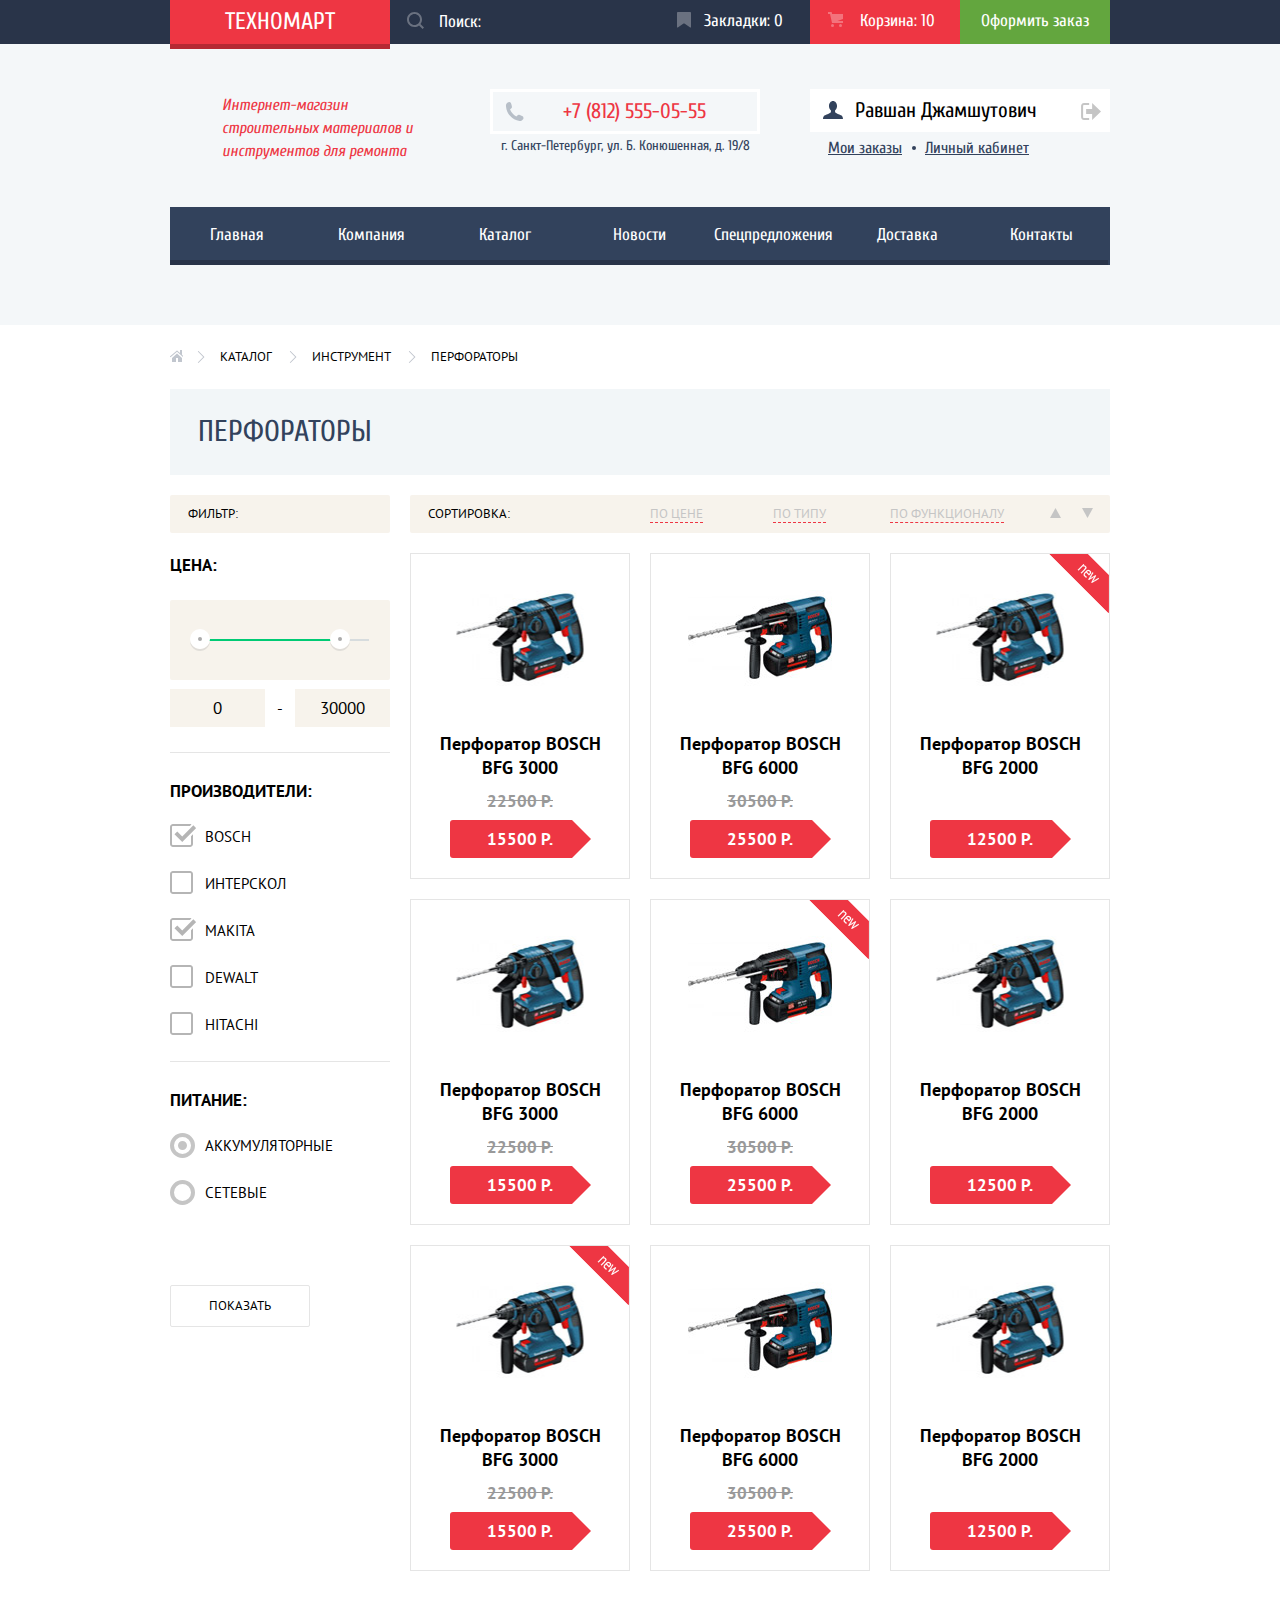
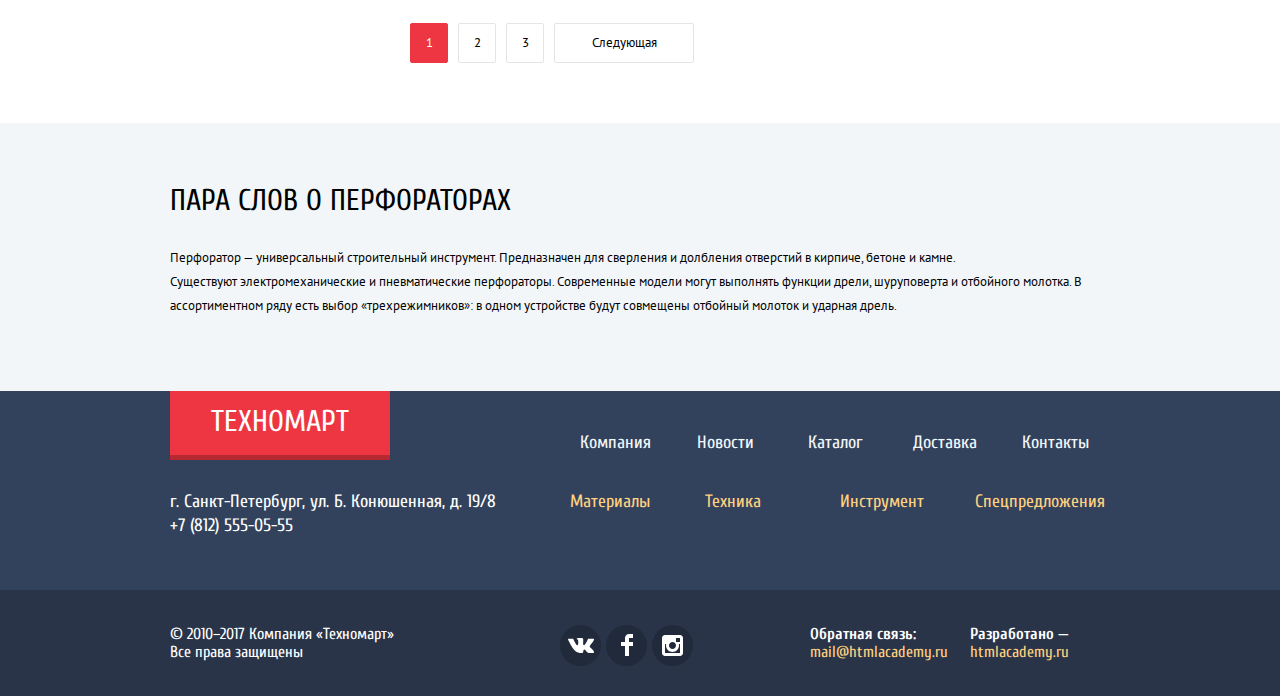
==== commit ec1949dc: "Ссылка деактивации в каталоге" ====
--- a/catalog.html
+++ b/catalog.html
@@ -53,6 +53,16 @@
                 </div>
                 <div class="user">
                    <a class="user-name" href="profile.html">Равшан Джамшутович</a>
+                   <a class="deauthorization" href="deauthorization.html">
+                        <svg version="1.1" xmlns="http://www.w3.org/2000/svg" xmlns:xlink="http://www.w3.org/1999/xlink" x="0px" y="0px"
+                        width="21px" height="17px" viewBox="0 0 21 17" enable-background="new 0 0 21 17" xml:space="preserve">
+                            <g>
+                            <polygon fill="#c5c5c5" points="21,8.5 12.125,0 12.125,6 6.125,6 6.125,11 12.125,11 12.125,17"/>
+                            <path fill="#c5c5c5" d="M3.106,13.952V3.048c0.018-0.376,0.171-1.057,1.01-1.057h5.027V0H4.116C1.938,0,1.112,1.81,1.087,3.027
+                                v10.946C1.112,15.189,1.938,17,4.116,17h5.027v-1.99H4.116C3.277,15.01,3.124,14.327,3.106,13.952z"/>
+                            </g>
+                        </svg>
+                   </a>
                    <ul class="user-atribute">
                        <li><a class="indent" href="orders.html">Мои заказы</a></li>
                        <li><a href="profile.html">Личный кабинет</a></li>
--- a/css/style.css
+++ b/css/style.css
@@ -118,6 +118,23 @@
 
 .search-field::placeholder {
     color: #ffffff;
+    opacity: 1;
+}
+
+.search-field::-webkit-input-placeholder {
+  color: #ffffff;
+} 
+
+.search-field:-ms-input-placeholder {
+  color: #ffffff;
+}
+
+.search-field::-ms-input-placeholder {
+  color: #ffffff;
+}
+
+.search-field::-moz-placeholder {
+  color: #ffffff;
 }
 
 .header-top .bookmarks {
@@ -274,7 +291,7 @@
     padding: 12px 0;
     
     font-size: 21px;
-    line-height: 24px;
+    line-height: 21px;
     color: #000000;
     background-color: #ffffff;
 }
@@ -1301,27 +1318,23 @@
     background-image: url(../img/icon-user.svg);
 }
 
-.user-name::after {
-    content: "";
-    
+.deauthorization {
     position: absolute;
     top: 14px;
     right: 10px;
     
     width: 20px;
     height: 17px;
-    
-    background-image: url(../img/icon-logout.svg);
-    background-position: 0 0;
-    background-repeat: no-repeat;
-}
-
-.user-name:hover::after {
-    background-image: url(../img/icon-logout2.svg);  
-}
-
-.user-name:active::after {
-    background-image: url(../img/icon-logout.svg);
+}
+
+.deauthorization:hover polygon,
+.deauthorization:hover path {
+    fill: #32425c;
+}
+
+.deauthorization:active polygon,
+.deauthorization:active path {
+    fill: #c5c5c5;
 }
 
 .user-atribute a {
@@ -2073,6 +2086,7 @@
 /*Стили каталога*/
 
 .user {
+    position: relative;
     width: 300px;
     
     display: flex;
@@ -2119,7 +2133,7 @@
     width: 23px;
     height: 23px;
     
-    background-image: url(../img/checkbox-off.svg);
+    background: url(../img/checkbox-off.svg) 0 0 no-repeat;
 }
 
 .filter-checkbox input[type="checkbox"]:checked + .checkbox-indicator::before {
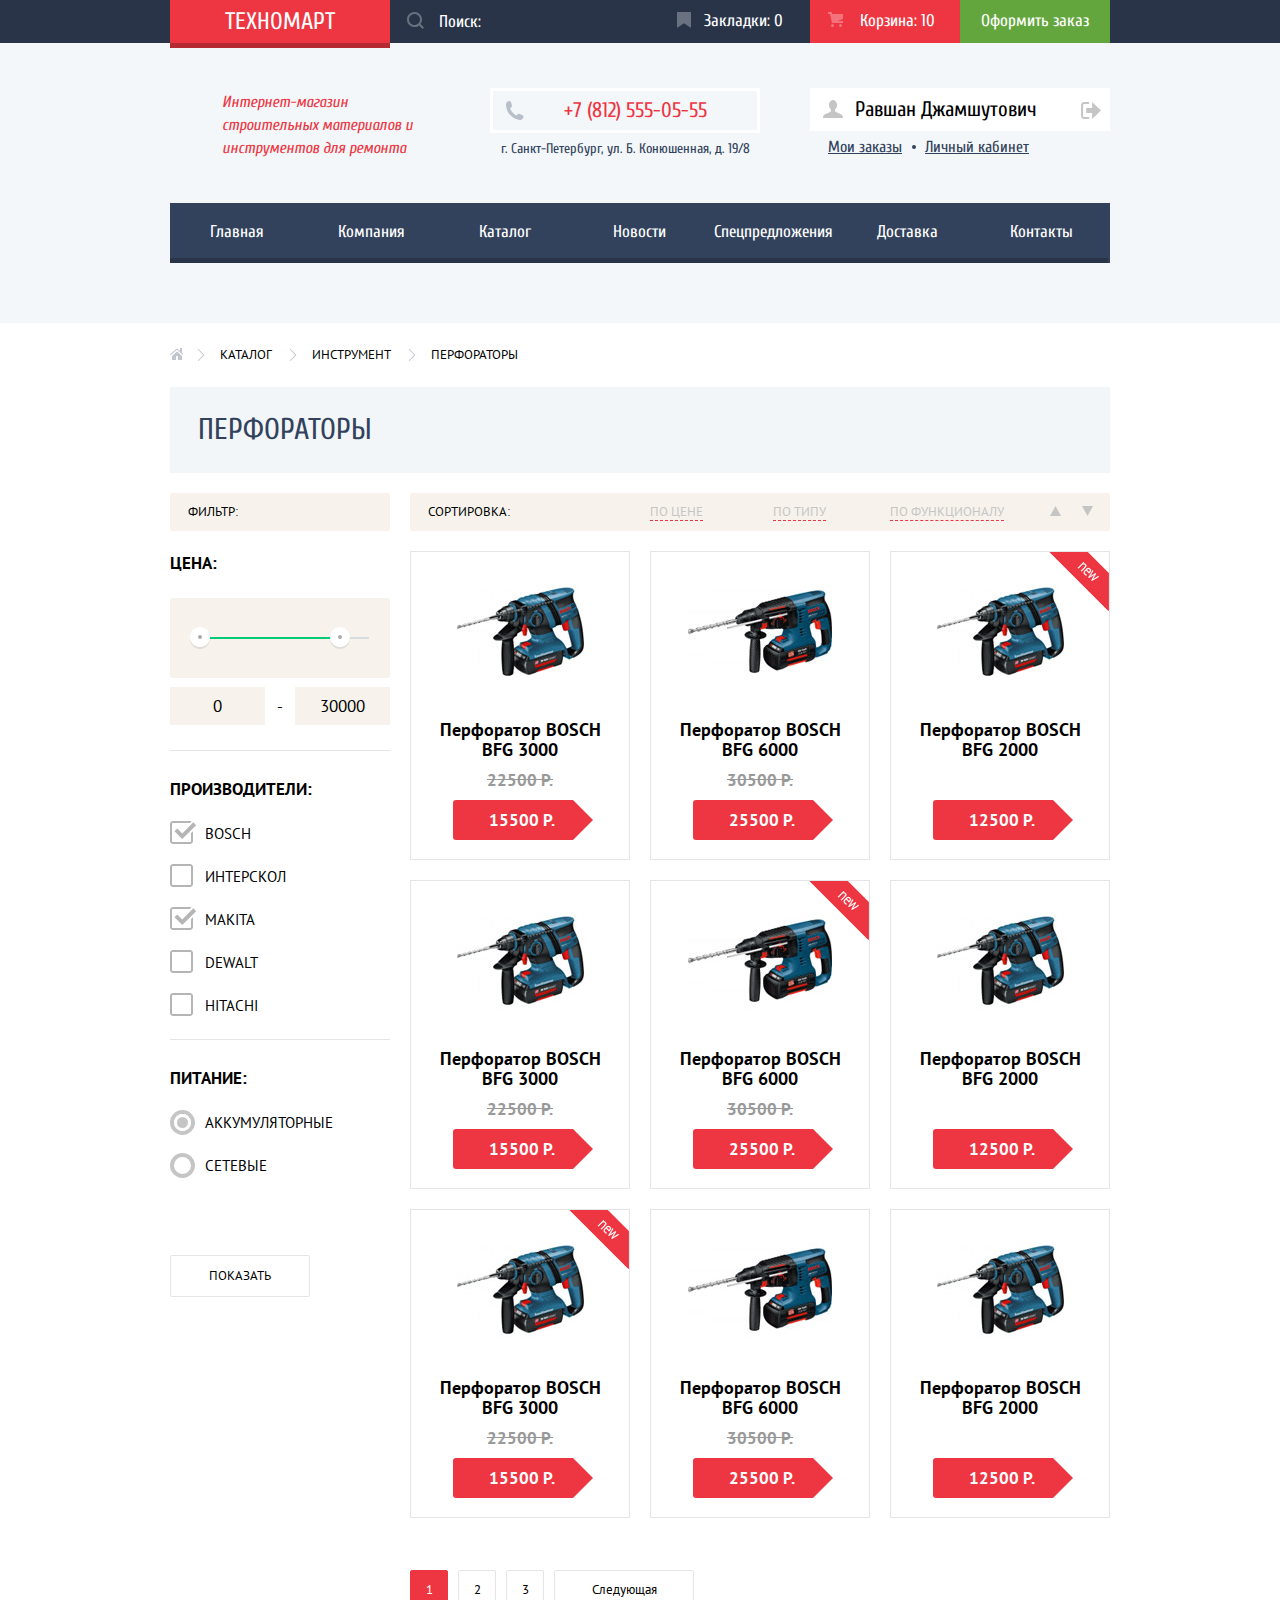
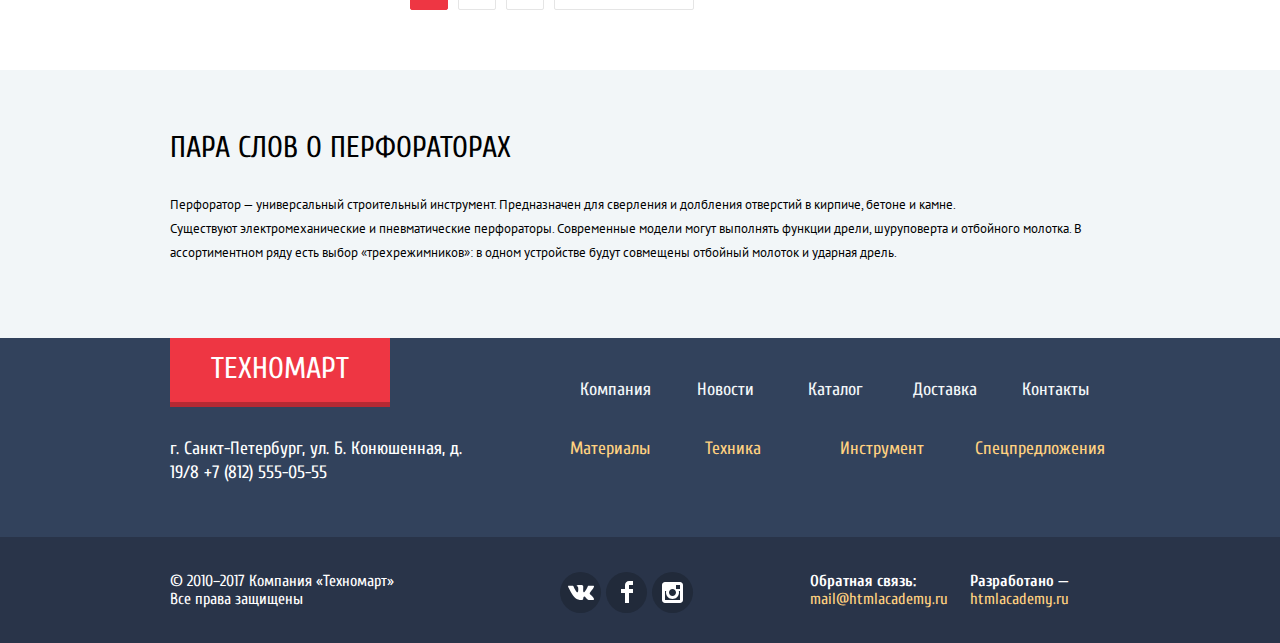
==== commit bbaf2482: "Удалил папку с шрифтами  и макетами + правки" ====
--- a/catalog.html
+++ b/catalog.html
@@ -48,11 +48,19 @@
                    строительных материалов
                    и инструментов для ремонта</p>
                 <div class="information">
-                    <a class="number" href="#">+7 (812) 555-05-55</a>
-                    <span class="adress">г. Санкт-Петербург, ул. Б. Конюшенная, д. 19/8</span>
+                    <a class="number" href="tel: +7 (812) 555-05-55">+7 (812) 555-05-55</a>
+                    <adress class="adress">г. Санкт-Петербург, ул. Б. Конюшенная, д. 19/8</adress>
                 </div>
                 <div class="user">
-                   <a class="user-name" href="profile.html">Равшан Джамшутович</a>
+                   <a class="user-name" href="profile.html">
+                   <svg class="user-name-icon" version="1.1" xmlns="http://www.w3.org/2000/svg" xmlns:xlink="http://www.w3.org/1999/xlink" x="0px" y="0px"
+	                    width="20px" height="18px" viewBox="0 0 20 18" enable-background="new 0 0 20 18" xml:space="preserve">
+                        <path fill="#c5c5c5" d="M17.881,14.166c-2.144-0.735-4.256-1.666-5.207-2.39c-0.657-0.501-0.77-1.618-0.517-2.415
+                            c1.118-0.903,1.864-2.477,1.864-4.278C14.021,2.276,12.221,0,10,0S5.979,2.276,5.979,5.083c0,1.801,0.746,3.374,1.863,4.277
+                            c0.253,0.798,0.141,1.915-0.517,2.416c-0.95,0.724-3.063,1.654-5.207,2.39S0,18,0,18h20C20,18,20.025,14.901,17.881,14.166z"/>
+                   </svg>
+                   Равшан Джамшутович
+                   </a>
                    <a class="deauthorization" href="deauthorization.html">
                         <svg version="1.1" xmlns="http://www.w3.org/2000/svg" xmlns:xlink="http://www.w3.org/1999/xlink" x="0px" y="0px"
                         width="21px" height="17px" viewBox="0 0 21 17" enable-background="new 0 0 21 17" xml:space="preserve">
@@ -414,8 +422,8 @@
                </nav>
            </div>
            <div class="footer-middle">
-               <p>г. Санкт-Петербург, ул. Б. Конюшенная, д. 19/8
-                  +7 (812) 555-05-55</p>
+               <adress>г. Санкт-Петербург, ул. Б. Конюшенная, д. 19/8
+                   <a class="n-decor" href="tel: +7 (812) 555-05-55">+7 (812) 555-05-55</a></adress>
                 <nav class="footer-nav-middle">
                    <ul class="footer-nav">
                        <li><a href="material.html">Материалы</a></li>
@@ -468,7 +476,7 @@
                    </ul>
                    <p class="footer-feedback">
                        <b>Обратная связь:</b>
-                       <a class="mail" href="#">mail@htmlacademy.ru</a>
+                       <a class="mail" href="mailto: mail@htmlacademy.ru">mail@htmlacademy.ru</a>
                    </p>
                    <p class="footer-copyright">
                        <b>Разработано —</b>
--- a/css/style.css
+++ b/css/style.css
@@ -20,7 +20,7 @@
   height: auto;
 }
 
-.visually-hidden:not(:focus):not(:active),
+.visually-hidden,
 input[type="checkbox"].visually-hidden,
 input[type="radio"].visually-hidden {
   position: absolute;
@@ -50,6 +50,8 @@
 }
 
 .header-top {
+    margin-bottom: 45px;
+    
     font-size: 17px;
     line-height: 18px;
     color: #ffffff;
@@ -101,7 +103,7 @@
 
 .search-field {
     width: 270px;
-    padding: 12px 49px;
+    padding: 12px 49px 11px 49px;
     
     background-color: #293449;
     border: none;
@@ -192,6 +194,7 @@
 }
 
 .order {
+    background-color: #63a63e;
     text-align: center;
 }
 
@@ -223,10 +226,6 @@
     box-shadow: 0 5px 0 0 #8e1e26;
 }
 
-.order {
-    background-color: #63a63e;
-}
-
 .order:hover {
     background-color: #5fbb2d;
 }
@@ -247,7 +246,8 @@
     
     display: block;
     border: 3px solid white;
-    padding: 9px 0 9px 70px;
+    padding: 9px 0 9px 71px;
+    margin-bottom: 4px;
     
     vertical-align: middle;
     font-size: 21px;
@@ -298,7 +298,7 @@
 
 .user-navigation .login-link {
     position: relative;
-    padding-left: 47px;
+    padding-left: 46px;
 }
 
 .login-link::before {
@@ -362,7 +362,7 @@
     display: flex;
     justify-content: space-between;
     
-    padding-top: 60px;
+    padding-top: 59px;
     margin-bottom: 53px;
 }
 
@@ -388,27 +388,30 @@
 
 .offers-item {
     position: relative;
-    
     box-sizing: border-box;
     width: 300px;
-    height: 123px;
 }
 
 .offers-item b {
     display: block;
     margin-top: 22px;
     margin-left: 22px;
-    margin-bottom: 14px;
+    margin-bottom: 12px;
     
     font-size: 24px;
     line-height: 30px; 
+}
+
+.promo-right-column b {
+    margin-top: 21px;
 }
 
 .btn-promo {
     display: block;
     width: 135px;
-    margin-left: 25px;
-    padding: 11px 0;
+    margin-left: 25.5px;
+    margin-bottom: 22px;
+    padding: 11px 0 9px 0;
     
     font-size: 14px;
     line-height: 18px;
@@ -421,6 +424,10 @@
     text-transform: uppercase;
 }
 
+.promo-right-column .btn-promo {
+    margin-left: 23.5px;
+}
+
 .btn-promo:hover {
     background-color: rgba(0, 0, 0, 0.2);
 }
@@ -430,88 +437,23 @@
 }
 
 .materials {
-    background-color: #ffbf47;
-}
-
-.materials::before {
-    content: "";
-    
-    position: absolute;
-    top: 31px;
-    right: 43px;
-    
-    width: 44px;
-    height: 65px;
-    
-    background: url(../img/icon-1.svg) 0 0 no-repeat;
+    background: url(../img/icon-1.svg) 213px 31px no-repeat #ffbf47;
 }
 
 .tool {
-    background-color: #3bbce3;
-}
-
-.tool::before {
-    content: "";
-    
-    position: absolute;
-    top: 33px;
-    right: 28px;
-    
-    width: 75px;
-    height: 61px;
-    
-    background: url(../img/icon-2.svg) 0 0 no-repeat;
+    background: url(../img/icon-2.svg) 197px 33px no-repeat #3bbce3;
 }
 
 .technics {
-    background-color: #dc91d8;
-}
-
-.technics::before {
-    content: "";
-    
-    position: absolute;
-    top: 31px;
-    right: 31px;
-    
-    width: 78px;
-    height: 62px;
-    
-    background: url(../img/icon-3.svg) 0 0 no-repeat;
+    background: url(../img/icon-3.svg) 191px 31px no-repeat #dc91d8;
 }
 
 .discounts {
-    background-color: #8ed78f;
-}
-
-.discounts::before {
-    content: "";
-    
-    position: absolute;
-    top: 26px;
-    right: 45px;
-    
-    width: 59px;
-    height: 72px;
-    
-    background: url(../img/icon-4.svg) 0 0 no-repeat;
+    background: url(../img/icon-4.svg) 196px 26px no-repeat #8ed78f;
 }
 
 .delivery {
-    background-color: #ffc047;
-}
-
-.delivery::before {
-    content: "";
-    
-    position: absolute;
-    top: 32px;
-    right: 31px;
-    
-    width: 78px;
-    height: 63px;
-    
-    background: url(../img/icon-5.svg) 0 0 no-repeat;
+    background: url(../img/icon-5.svg) 191px 32px no-repeat #ffc047;
 }
 
 .slider {
@@ -525,10 +467,9 @@
     
     box-sizing: border-box;
     width: 620px;
-    height: 266px;
-    
-    padding-top: 21px;
-    padding-left: 24px;
+    
+    padding-top: 23px;
+    padding-left: 23px;
 }
 
 .slider-item::before {
@@ -550,7 +491,7 @@
     
     position: absolute;
     top: 50%;
-    right: 25px;
+    right: 21px;
     
     width: 22px;
     height: 40px;
@@ -570,17 +511,15 @@
 
 .slider-item p {
     margin: 0;
+    margin-bottom: 125px;
     
     font-size: 18px;
     line-height: 24px;
 }
 
 .btn-slider {
-    position: absolute;
-    left: 25px;
-    bottom: 22px;
-    
-    width: 195px;
+    width: 194.5px;
+    margin-bottom: 22px;
 }
 
 .slider .slider-item:first-child {
@@ -603,7 +542,7 @@
 
 .slider-controls {
     position: absolute;
-    bottom: 36px;
+    bottom: 29px;
     left: 50%;
     
     min-width: 30px;
@@ -625,7 +564,7 @@
 }
 
 .slider-controls label:not(:last-child) {
-    margin-right: 10px;
+    margin-right: 9px;
 }
 
 #slide-1:checked ~ .slider-controls label[for="slide-1"],
@@ -646,9 +585,9 @@
 }
 
 .popular-header {
-    position: relative;
-    
-    padding: 30px 0 30px 30px;
+    display: flex;
+    justify-content: space-between;
+    padding: 25px 24px 26px 24px;
     margin-bottom: 20px;
     
     background-color: #f9f5f0;
@@ -656,6 +595,7 @@
 
 .popular-header h2 {
     margin: 0;
+    padding-top: 3px;
     
     font-size: 30px;
     line-height: 30px;
@@ -665,11 +605,7 @@
     text-transform: uppercase;
 }
 
-.btn-popular {
-    position: absolute;
-    top: 25px;
-    right: 24px;
-    
+.btn-popular { 
     width: 253px;
 }
 
@@ -696,14 +632,18 @@
     padding: 0;
 }
 
+.brands li {
+    margin-bottom: 20px;
+}
+
 .brands a {
-    position: relative;
-    display: block;
-    
+    display: table-cell;
     box-sizing: border-box;
     width: 220px;
     height: 145px;
-    margin-bottom: 20px;
+    
+    text-align: center;
+    vertical-align: middle;
     
     border: 1px solid #ebebeb;
 }
@@ -714,15 +654,7 @@
 
 .brands a:active {
     box-shadow: 0 4px 10px 0 rgba(41, 52, 73, 0.5);
-    opacity: 0.3;
-}
-
-.brands img {
-    position: absolute;
-    top: 50%;
-    left: 50%;
-    
-    transform: translate(-50%, -50%);
+    opacity: 0.3; 
 }
 
 .service {
@@ -835,43 +767,16 @@
     padding-right: 241px;
 }
 
-.service-delivery::after {
-    content: "";
-    
-    position: absolute;
-    top: 0;
-    right: 0;
-    
-    width: 468px;
-    height: 261px;
-    
-    background: url(../img/delivery.png) 0 0 no-repeat;
-}
-
-.service-gurantee::after {
-    content: "";
-    
-    position: absolute;
-    top: 0;
-    right: 0;
-    
-    width: 389px;
-    height: 283px;
-    
-    background: url(../img/gurantee.png) 0 0 no-repeat;
-}
-
-.service-credit::after {
-    content: "";
-    
-    position: absolute;
-    top: 0;
-    right: 0;
-    
-    width: 465px;
-    height: 285px;
-    
-    background: url(../img/credit.png) 0 0 no-repeat;
+.service-delivery {
+    background: url(../img/delivery.png) no-repeat top right;
+}
+
+.service-gurantee {
+    background: url(../img/gurantee.png) no-repeat top right;
+}
+
+.service-credit {
+    background: url(../img/credit.png) no-repeat top right;
 }
 
 .service-slider-slides {
@@ -879,8 +784,6 @@
     
     width: 300%;
 }
-
-
 
 .service h2,
 .about-us h2, 
@@ -984,14 +887,14 @@
 
 .btn {
     display: block;
-    padding: 12px 0;
+    padding: 12px 0 9px 0;
     
     font-size: 14px;
     line-height: 18px;
     color: #ffffff;
-    background-color: #ff5357;
-    
-    border-radius: 2px;
+    background-color: #ee3643;
+    
+    border-radius: 3px;
     text-align: center;
     text-transform: uppercase;
 }
@@ -1295,27 +1198,21 @@
     background-color: #ffffff;
 }
 
-.user-name::before {
-    content: "";
-    
+.user-name-icon {
     position: absolute;
     top: 12px;
     left: 13px;
     
     width: 20px;
     height: 18px;
-    
-    background-image: url(../img/icon-user.svg);
-    background-position: 0 0;
-    background-repeat: no-repeat;
-}
-
-.user-name:hover::before {
-    background-image: url(../img/icon-user2.svg);  
-}
-
-.user-name:active::before {
-    background-image: url(../img/icon-user.svg);
+}
+
+.user-name:hover path {
+    fill: #32425c;
+}
+
+.user-name:active path {
+    fill: #c5c5c5;
 }
 
 .deauthorization {
@@ -1489,16 +1386,6 @@
     text-transform: uppercase;
 }
 
-.filter label {
-    font-family: "PT Sans", Arial, sans-serif;
-    font-weight: normal;
-    font-size: 15px;
-    line-height: 20px;
-    color: #000000;
-    
-    text-transform: uppercase;
-}
-
 .filter-button {
     font-family: "PT Sans", Arial, sans-serif;
     font-weight: normal;
@@ -1679,24 +1566,26 @@
 }
 
 .catalog-item-image {
-    position: relative;
+    display: table-cell;
     width: 218px;
     height: 168px;
     margin: 0;
-    margin-bottom: 11px;
-}
-
-.catalog-item-image img {
-    position: absolute;
-    top: 50%;
-    left: 50%;
-    transform: translate(-50%, -50%);
+    margin-bottom: 9px;
+    
+    vertical-align: middle;
+    text-align: center;
 }
 
 .catalog-item h3 {
     padding: 0 25px;
     margin: 0;
     margin-bottom: 11px;
+    
+    font-family: "PT Sans", Arial, sans-serif;
+    font-weight: bold;
+    font-size: 18px;
+    line-height: 20px;
+    color: #000000;
 }
 
 .catalog-item-price {
@@ -1724,23 +1613,25 @@
     line-height: 18px;
     color: #999999;
     
-    margin-bottom: 8px;
+    margin-bottom: 9px;
     
     text-decoration: line-through;
 }
 
 .new-price { 
     position: relative;
-    width: 80px;
-    padding: 10px 30px;
+    box-sizing: border-box;
+    width: 134px;
+    padding: 10px 30px 10px 33px;
     margin: 0 auto;
-    margin-bottom: 20px;
+    margin-bottom: 19px;
     
     font-family: "PT Sans", Arial, sans-serif;
     font-weight: bold;
     font-size: 17px;
-    line-height: 18px;
+    line-height: 20px;
     color: #ffffff;
+    
     
     border-radius: 3px;
     background-color: #ee3643;
@@ -1751,11 +1642,11 @@
     
     position: absolute;
     top: 0;
-    right: -20px;
+    right: -26px;
     
     width: 0;
     height: 0;
-    border: 19px solid white;
+    border: 20px solid white;
     border-left-color: #ee3643;
 }
 
@@ -1870,16 +1761,11 @@
     flex-wrap: wrap;
 }
 
-.header-top {
-    margin-bottom: 45px;
-}
-
 .header-middle {
     display: flex;
-    margin-bottom: 43px;
-}
-
-.header-middle p,
+    margin-bottom: 40px;
+}
+
 .user-navigation {
     margin: 0;
 }
@@ -1887,10 +1773,11 @@
 .header-middle p {
     box-sizing: border-box;
     width: 300px;
+    margin: 0;
     margin-right: 20px;
     padding-left: 52px;
     padding-right: 56px;
-    padding-top: 5px;
+    padding-top: 3px;
     
     font-size: 16px;
     line-height: 23px;
@@ -1926,8 +1813,8 @@
 .main-nav a {
     display: block;
     width: 134px;
-    padding-top: 19px;
-    padding-bottom: 17px;
+    padding-top: 20px;
+    padding-bottom: 18px;
     color: #ffffff;
     
     border-bottom: 5px solid #293449;
@@ -2013,10 +1900,11 @@
     margin-bottom: 35px;
 }
 
-.footer-middle p {
+.footer-middle adress {
+    box-sizing: border-box;
     width: 380px;
     margin: 0;
-    padding-right: 70px;
+    padding-right: 55px;
 }
 
 .footer-nav-middle {
@@ -2147,10 +2035,10 @@
     
     content: "";
     
-    width: 26px;
+    width: 27px;
     height: 23px;
     
-    background-image: url(../img/checkbox-on.svg);
+    background: url(../img/checkbox-on.svg) 0 0 no-repeat;
 }
 
 .filter-checkbox:hover .checkbox-indicator::before {
@@ -2179,15 +2067,11 @@
 }
 
 .filter fieldset:nth-of-type(2) {
-    padding-bottom: 23px;
     margin-bottom: 23px;
     
     border-bottom: 1px solid #e5e5e5;
 }
 
-.filter fieldset:nth-of-type(3) {
-    margin-bottom: 23px;
-}
 
 .filter-radio::before {
     position: absolute;
@@ -2205,15 +2089,15 @@
 
 .filter-option input[type="radio"]:checked + .filter-radio::after {
     position: absolute;
-    top: 2px;
-    left: 5px;
+    top: 1px;
+    left: 4px;
     
     content: "";
     
-    width: 15px;
-    height: 15px;
-    box-sizing: border-box;
-    border: 3px solid white;
+    width: 17px;
+    height: 17px;
+    box-sizing: border-box;
+    border: 3.9px solid white;
     border-radius: 50%;
     
     background-color: #c5c5c5;
@@ -2237,8 +2121,20 @@
     opacity: 0.3;
 }
 
-.filter-list li:not(:last-child) {
+.filter-list {
+    list-style: none;
+}
+
+.filter-list li {
     margin-bottom: 23px;
+    
+    font-family: "PT Sans", Arial, sans-serif;
+    font-weight: normal;
+    font-size: 15px;
+    line-height: 20px;
+    color: #000000;
+    
+    text-transform: uppercase;
 }
 
 .flex-catalog {
@@ -2412,4 +2308,9 @@
     color: #000000;
     
     margin: 0;
+}
+
+.n-decor {
+    text-decoration: none;
+    color: #ffffff;
 }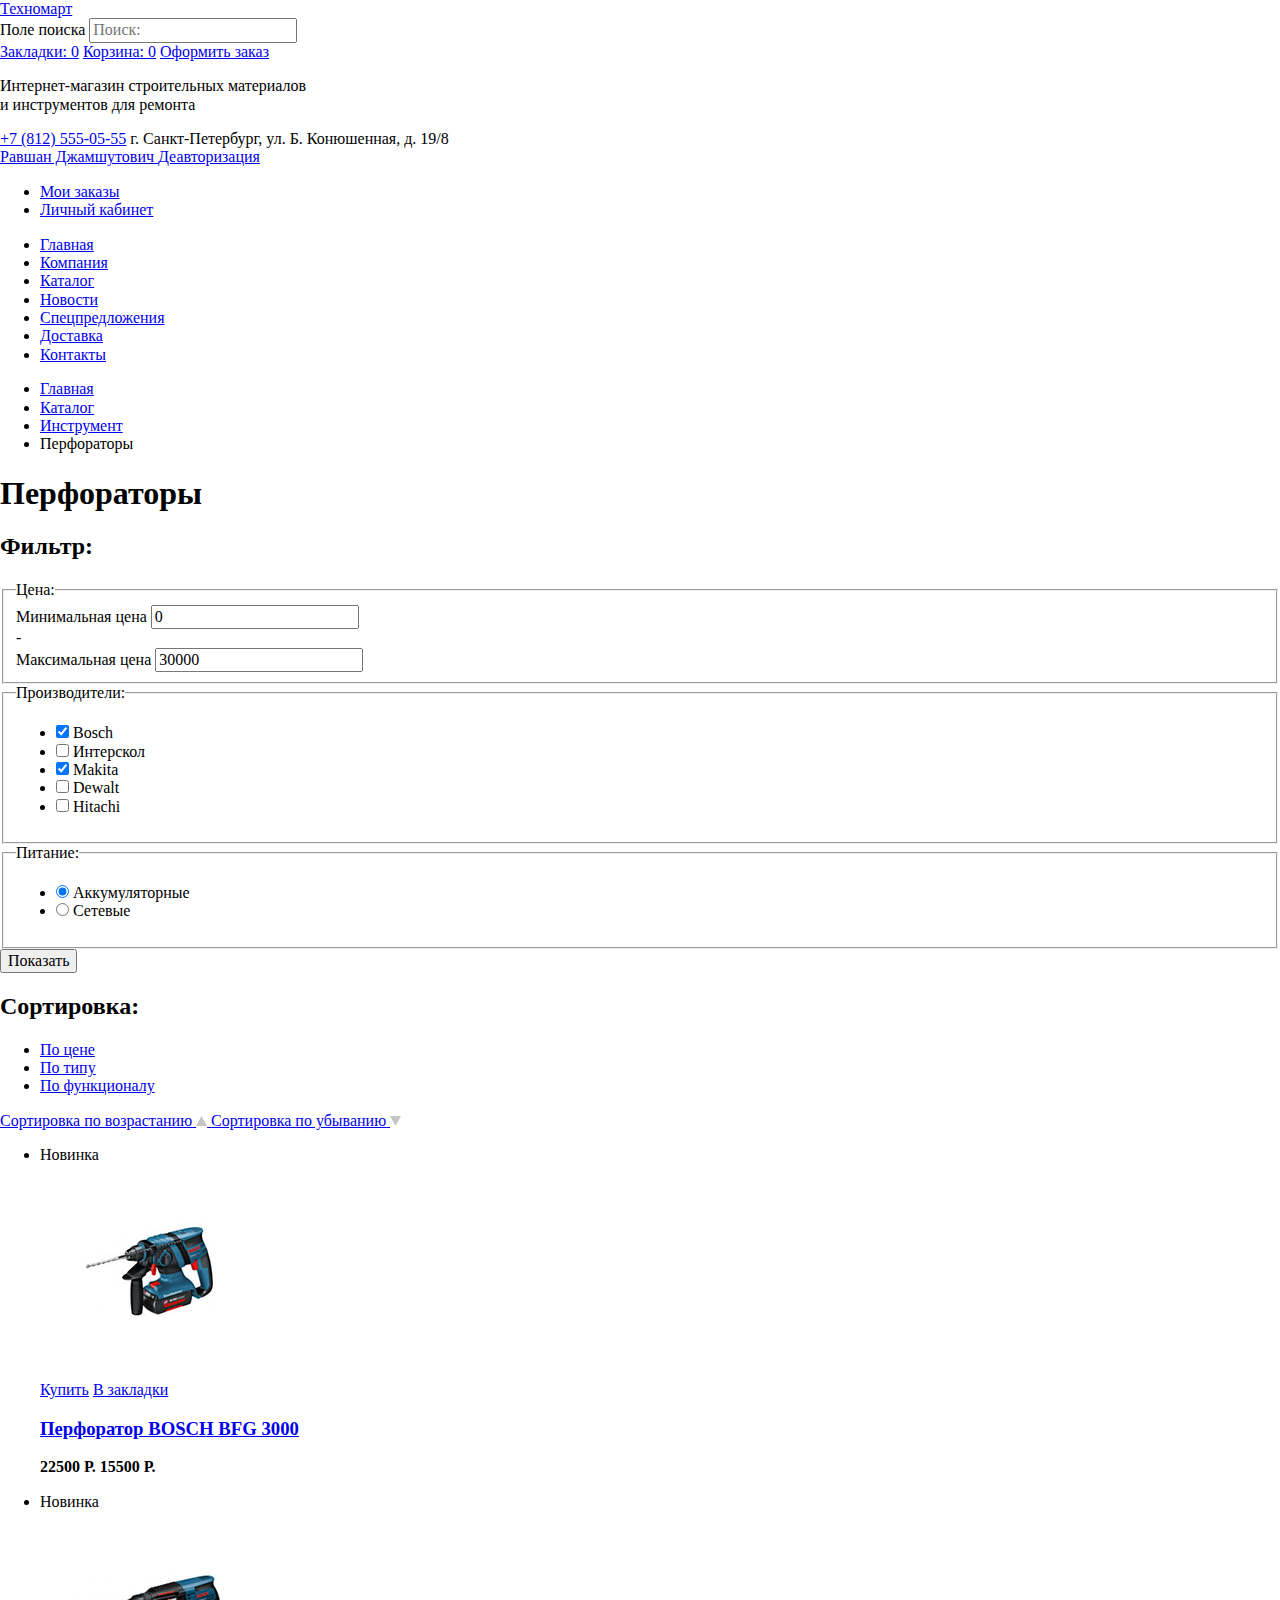
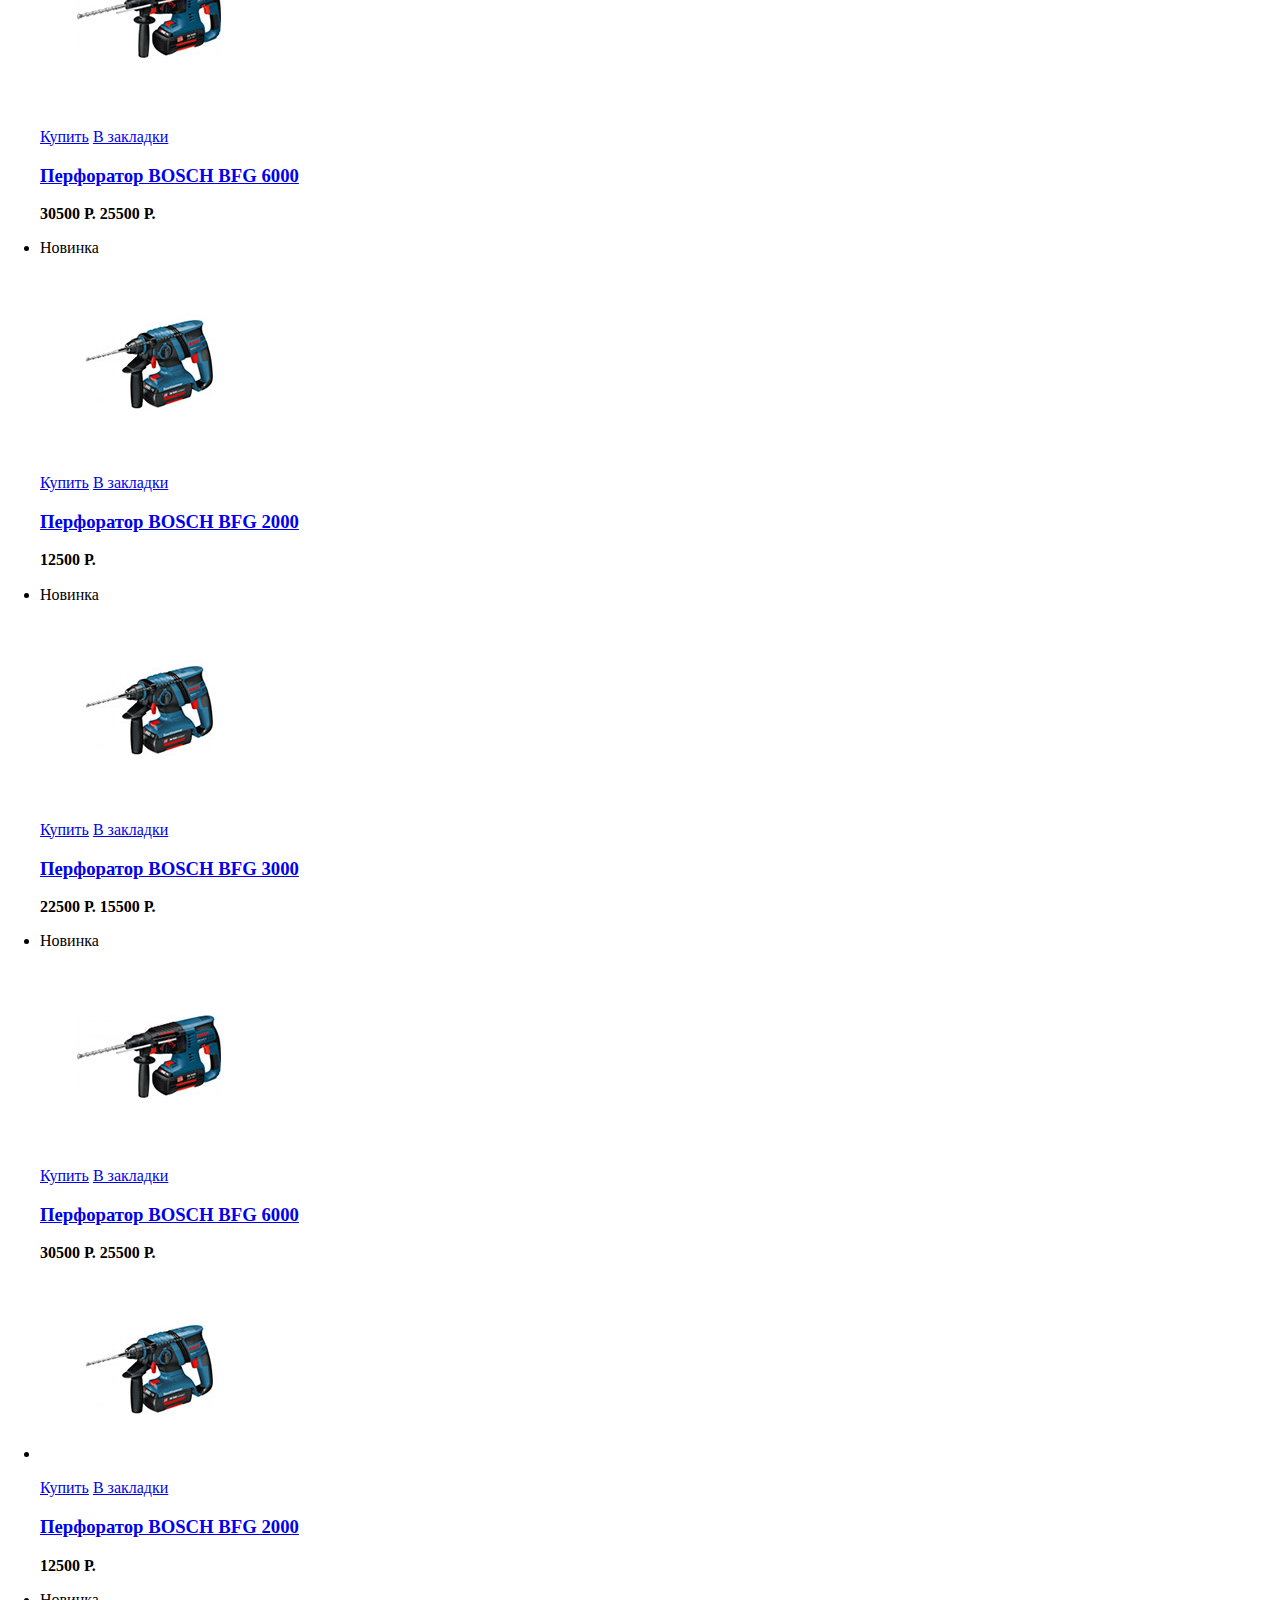
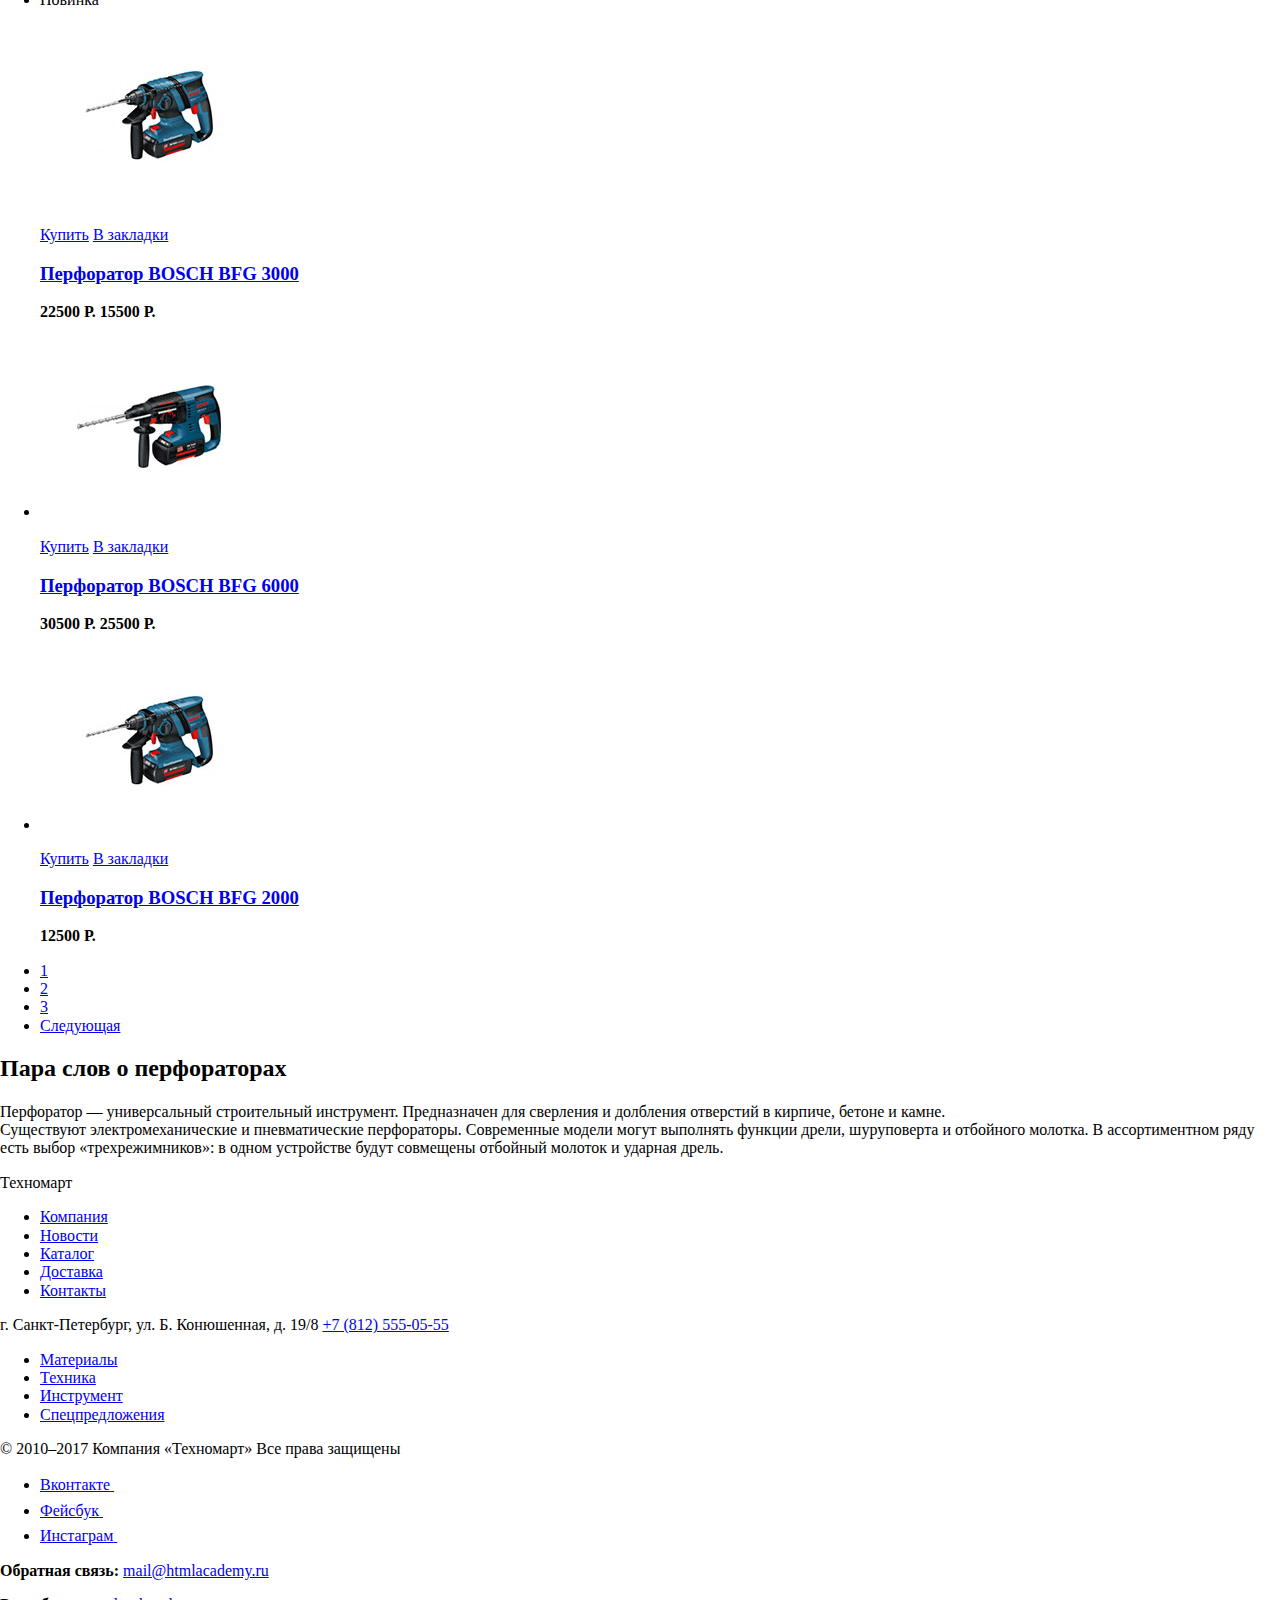
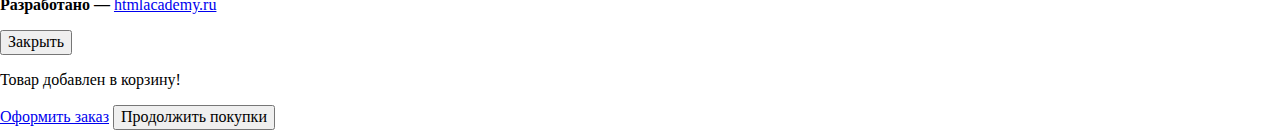
==== commit 3b950038: "8 задание, оформление контента" ====
--- a/catalog.html
+++ b/catalog.html
@@ -6,13 +6,10 @@
     <link href="https://fonts.googleapis.com/css?family=Cuprum:400,400i,700&amp;subset=cyrillic" rel="stylesheet">
     <link href="https://fonts.googleapis.com/css?family=PT+Sans:400,700&amp;subset=cyrillic" rel="stylesheet">
     <link href="css/normalize.css" rel="stylesheet">
-    <link href="css/style.css" rel="stylesheet">
+    <link href="css/minstyle.css" rel="stylesheet">
   </head>
   <body>
     <header class="main-header">
-       
-       
-       
         <div class="header-top">
             <div class="wrapper">
                 <div class="container">
@@ -34,42 +31,27 @@
                         </form>
                     </div>
                     <a class="bookmarks" href="bookmarks.html">Закладки: 0</a>
-                    <a class="basket basket-good" href="basket.html">Корзина: 10</a>
+                    <a class="basket basket-good" href="basket.html">Корзина: 0</a>
                     <a class="order" href="order.html">Оформить заказ</a>
                 </div>
             </div>
         </div>
-        
-        
-        
         <div class="container">
-            <div class="header-middle">
+            <div class="header-middle header-middle-catalog">
                 <p>Интернет-магазин
-                   строительных материалов
+                   строительных материалов<br> 
+<!--Без br не получается сделать текст как на макете, при увеличении паддинга справа текст снизу съехжает еще на 1 строку-->
                    и инструментов для ремонта</p>
                 <div class="information">
-                    <a class="number" href="tel: +7 (812) 555-05-55">+7 (812) 555-05-55</a>
-                    <adress class="adress">г. Санкт-Петербург, ул. Б. Конюшенная, д. 19/8</adress>
+                    <a class="number" href="tel:+7(812)555-05-55">+7 (812) 555-05-55</a>
+                    <span class="adress">г. Санкт-Петербург, ул. Б. Конюшенная, д. 19/8</span>
                 </div>
                 <div class="user">
                    <a class="user-name" href="profile.html">
-                   <svg class="user-name-icon" version="1.1" xmlns="http://www.w3.org/2000/svg" xmlns:xlink="http://www.w3.org/1999/xlink" x="0px" y="0px"
-	                    width="20px" height="18px" viewBox="0 0 20 18" enable-background="new 0 0 20 18" xml:space="preserve">
-                        <path fill="#c5c5c5" d="M17.881,14.166c-2.144-0.735-4.256-1.666-5.207-2.39c-0.657-0.501-0.77-1.618-0.517-2.415
-                            c1.118-0.903,1.864-2.477,1.864-4.278C14.021,2.276,12.221,0,10,0S5.979,2.276,5.979,5.083c0,1.801,0.746,3.374,1.863,4.277
-                            c0.253,0.798,0.141,1.915-0.517,2.416c-0.95,0.724-3.063,1.654-5.207,2.39S0,18,0,18h20C20,18,20.025,14.901,17.881,14.166z"/>
-                   </svg>
-                   Равшан Джамшутович
+                       Равшан Джамшутович
                    </a>
-                   <a class="deauthorization" href="deauthorization.html">
-                        <svg version="1.1" xmlns="http://www.w3.org/2000/svg" xmlns:xlink="http://www.w3.org/1999/xlink" x="0px" y="0px"
-                        width="21px" height="17px" viewBox="0 0 21 17" enable-background="new 0 0 21 17" xml:space="preserve">
-                            <g>
-                            <polygon fill="#c5c5c5" points="21,8.5 12.125,0 12.125,6 6.125,6 6.125,11 12.125,11 12.125,17"/>
-                            <path fill="#c5c5c5" d="M3.106,13.952V3.048c0.018-0.376,0.171-1.057,1.01-1.057h5.027V0H4.116C1.938,0,1.112,1.81,1.087,3.027
-                                v10.946C1.112,15.189,1.938,17,4.116,17h5.027v-1.99H4.116C3.277,15.01,3.124,14.327,3.106,13.952z"/>
-                            </g>
-                        </svg>
+                   <a class="deauthorization" href="#">
+                        <span class="visually-hidden">Деавторизация</span>
                    </a>
                    <ul class="user-atribute">
                        <li><a class="indent" href="orders.html">Мои заказы</a></li>
@@ -77,10 +59,9 @@
                    </ul>
                 </div>
             </div>
-        
-        
             <nav class="main-nav">
                 <ul class="site-navigation">
+<!--Сделана единообразная ширина каждой ссылки-->
                     <li><a href="index.html">Главная</a></li>
                     <li><a href="company.html">Компания</a></li>
                     <li><a href="catalog.html">Каталог</a></li>
@@ -92,7 +73,6 @@
             </nav>
         </div>
     </header>
-
    <main class="catalog-main">
         <div class="container">
            <ul class="breadcrumbs">
@@ -101,8 +81,6 @@
                <li><a href="tool.html">Инструмент</a></li>
                <li class="breadcrumbs-current">Перфораторы</li>
            </ul>
-           
-           
            <h1>Перфораторы</h1>
             <div class="flex-catalog">
                <section class="filters">
@@ -127,7 +105,6 @@
                                     </div>
                                </div>
                        </fieldset>
-                       
                        <fieldset>
                             <legend>Производители:</legend>
                             <ul class="filter-list">
@@ -184,40 +161,36 @@
                        <button class="filter-button" type="submit">Показать</button>
                    </form>
                </section>
-
-
                <section class="catalog">
-                    
                     <div class="sorting">
                        <h2>Сортировка:</h2>
                        <ul>
-                           <li><a href="#">По цене</a></li>
+                           <li><a class="current-sorting" href="#">По цене</a></li>
                            <li><a href="#">По типу</a></li>
                            <li><a href="#">По функционалу</a></li>
-                           <li>
-                                <a class="sorting-up"  href="#">
-                                    <svg version="1.1" xmlns="http://www.w3.org/2000/svg" xmlns:xlink="http://www.w3.org/1999/xlink" x="0px" y="0px"
-                                        width="11px" height="10px" viewBox="0 0 11 10" enable-background="new 0 0 11 10" xml:space="preserve">
-                                    <polygon fill="#c5c5c5" points="5.5,0 0,10 11,10 "/>
-                                    </svg>   
-                                </a>
-                           </li>
-                           <li>
-                               <a class="sorting-down"  href="#">
-                                   <svg version="1.1" xmlns="http://www.w3.org/2000/svg" xmlns:xlink="http://www.w3.org/1999/xlink" x="0px" y="0px"
-                                        width="11px" height="10px" viewBox="0 0 11 10" enable-background="new 0 0 11 10" xml:space="preserve">
-                                    <polyline fill="#c5c5c5" points="5.5,10 0,0 11,0 "/>
-                                    </svg>
-                               </a>
-                            </li>
                        </ul>
+                       <div class="sorting-triangle">
+                           <a class="sorting-up current-sorting"  href="#">
+                                <span class="visually-hidden">Сортировка по возрастанию</span>
+                                <svg version="1.1" xmlns="http://www.w3.org/2000/svg" xmlns:xlink="http://www.w3.org/1999/xlink" x="0px" y="0px"
+                                    width="11px" height="10px" viewBox="0 0 11 10" enable-background="new 0 0 11 10" xml:space="preserve">
+                                <polygon fill="#c5c5c5" points="5.5,0 0,10 11,10 "/>
+                                </svg>   
+                           </a>
+                           <a class="sorting-down"  href="#">
+                               <span class="visually-hidden">Сортировка по убыванию</span>
+                               <svg version="1.1" xmlns="http://www.w3.org/2000/svg" xmlns:xlink="http://www.w3.org/1999/xlink" x="0px" y="0px"
+                                    width="11px" height="10px" viewBox="0 0 11 10" enable-background="new 0 0 11 10" xml:space="preserve">
+                                <polyline fill="#c5c5c5" points="5.5,10 0,0 11,0 "/>
+                                </svg>
+                           </a>
+                       </div>
                     </div>
-                   
                     <ul class="catalog-list">
                       <li class="catalog-item">
                             <div class="flag">Новинка</div>
                             <p class="catalog-item-image">
-                                <img src="img/item-1.jpg" width="127" height="112" alt="Перфоратор BOSCH BFG 3000">
+                                <img src="img/item-1.jpg" width="218" height="180" alt="Перфоратор BOSCH BFG 3000">
                             </p>
                             <div class="hover-button">
                                 <a class="btn-buy" href="buy.html">Купить</a>
@@ -236,7 +209,7 @@
                       <li class="catalog-item">
                             <div class="flag">Новинка</div>
                             <p class="catalog-item-image">
-                                <img src="img/item-2.jpg" width="144" height="128" alt="Перфоратор BOSCH BFG 6000">
+                                <img src="img/item-2.jpg" width="218" height="180" alt="Перфоратор BOSCH BFG 6000">
                             </p>
                             <div class="hover-button">
                                 <a class="btn-buy" href="buy.html">Купить</a>
@@ -255,7 +228,7 @@
                       <li class="catalog-item">
                             <div class="flag flag-new">Новинка</div>
                             <p class="catalog-item-image">
-                                <img src="img/item-3.jpg" width="127" height="112" alt="Перфоратор BOSCH BFG 2000">
+                                <img src="img/item-3.jpg" width="218" height="180" alt="Перфоратор BOSCH BFG 2000">
                             </p>
                             <div class="hover-button">
                                 <a class="btn-buy" href="buy.html">Купить</a>
@@ -274,7 +247,7 @@
                       <li class="catalog-item">
                             <div class="flag">Новинка</div>
                             <p class="catalog-item-image">
-                                <img src="img/item-1.jpg" width="127" height="112" alt="Перфоратор BOSCH BFG 3000">
+                                <img src="img/item-1.jpg" width="218" height="180" alt="Перфоратор BOSCH BFG 3000">
                             </p>
                             <div class="hover-button">
                                 <a class="btn-buy" href="buy.html">Купить</a>
@@ -293,7 +266,7 @@
                       <li class="catalog-item">
                             <div class="flag flag-new">Новинка</div>
                             <p class="catalog-item-image">
-                                <img src="img/item-2.jpg" width="144" height="128" alt="Перфоратор BOSCH BFG 6000">
+                                <img src="img/item-2.jpg" width="218" height="180" alt="Перфоратор BOSCH BFG 6000">
                             </p>
                             <div class="hover-button">
                                 <a class="btn-buy" href="buy.html">Купить</a>
@@ -311,7 +284,7 @@
                       </li>
                       <li class="catalog-item">
                             <p class="catalog-item-image">
-                                <img src="img/item-3.jpg" width="127" height="112" alt="Перфоратор BOSCH BFG 2000">
+                                <img src="img/item-3.jpg" width="218" height="180" alt="Перфоратор BOSCH BFG 2000">
                             </p>
                             <div class="hover-button">
                                 <a class="btn-buy" href="buy.html">Купить</a>
@@ -330,7 +303,7 @@
                        <li class="catalog-item">
                             <div class="flag flag-new">Новинка</div>
                             <p class="catalog-item-image">
-                                <img src="img/item-1.jpg" width="127" height="112" alt="Перфоратор BOSCH BFG 3000">
+                                <img src="img/item-1.jpg" width="218" height="180" alt="Перфоратор BOSCH BFG 3000">
                             </p>
                             <div class="hover-button">
                                 <a class="btn-buy" href="buy.html">Купить</a>
@@ -348,7 +321,7 @@
                       </li>
                       <li class="catalog-item">
                             <p class="catalog-item-image">
-                                <img src="img/item-2.jpg" width="144" height="128" alt="Перфоратор BOSCH BFG 6000">
+                                <img src="img/item-2.jpg" width="218" height="180" alt="Перфоратор BOSCH BFG 6000">
                             </p>
                             <div class="hover-button">
                                 <a class="btn-buy" href="buy.html">Купить</a>
@@ -366,7 +339,7 @@
                       </li>
                       <li class="catalog-item">
                             <p class="catalog-item-image">
-                                <img src="img/item-3.jpg" width="127" height="112" alt="Перфоратор BOSCH BFG 2000">
+                                <img src="img/item-3.jpg" width="218" height="180" alt="Перфоратор BOSCH BFG 2000">
                             </p>
                             <div class="hover-button">
                                 <a class="btn-buy" href="buy.html">Купить</a>
@@ -383,7 +356,6 @@
                             </p>
                       </li>
                    </ul>
-                   
                    <ul class="paginator">
                        <li><a class="current-paginator" href="#">1</a></li>
                        <li><a href="#">2</a></li>
@@ -391,10 +363,8 @@
                        <li><a class="next" href="#">Следующая</a></li>
                    </ul>
                </section>
-               
            </div>
        </div>
-       
        <section class="about-perforator">
            <div class="wrapper">
                <div class="container">
@@ -405,8 +375,6 @@
            </div>
        </section>
    </main>
-   
-   
     <footer class="main-footer">
         <div class="container">
            <div class="footer-top">
@@ -422,8 +390,9 @@
                </nav>
            </div>
            <div class="footer-middle">
-               <adress>г. Санкт-Петербург, ул. Б. Конюшенная, д. 19/8
-                   <a class="n-decor" href="tel: +7 (812) 555-05-55">+7 (812) 555-05-55</a></adress>
+                <p>г. Санкт-Петербург, ул. Б. Конюшенная, д. 19/8
+                   <a class="n-decor" href="tel:+7(812)555-05-55">+7 (812) 555-05-55</a>
+                </p>
                 <nav class="footer-nav-middle">
                    <ul class="footer-nav">
                        <li><a href="material.html">Материалы</a></li>
@@ -476,7 +445,7 @@
                    </ul>
                    <p class="footer-feedback">
                        <b>Обратная связь:</b>
-                       <a class="mail" href="mailto: mail@htmlacademy.ru">mail@htmlacademy.ru</a>
+                       <a class="mail" href="mailto:mail@htmlacademy.ru">mail@htmlacademy.ru</a>
                    </p>
                    <p class="footer-copyright">
                        <b>Разработано —</b>
@@ -485,17 +454,17 @@
                 </div>
             </div>
     </footer>
+      
+      
+   <section class="modal modal-sucses">
+       <button class="modal-close" type="button">Закрыть</button>
+       <p>Товар добавлен в корзину!</p>
+       <div class="sucses-action">
+            <a class="btn" href="order.html">Оформить заказ</a>
+            <button class="btn btn-continue" type="button">Продолжить покупки</button>
+       </div>
+   </section>
        
-       
-       
-       
-       <section class="modal modal-sucses">
-           <button class="modal-close" type="button">Закрыть</button>
-           <p>Товар добавлен в корзину!</p>
-           <div class="sucses-action">
-                <a class="btn" href="order.html">Оформить заказ</a>
-                <button class="btn btn-continue" type="button">Продолжить покупки</button>
-           </div>
-       </section>
+       <script src="js/minscript.js"></script>
   </body>
 </html>
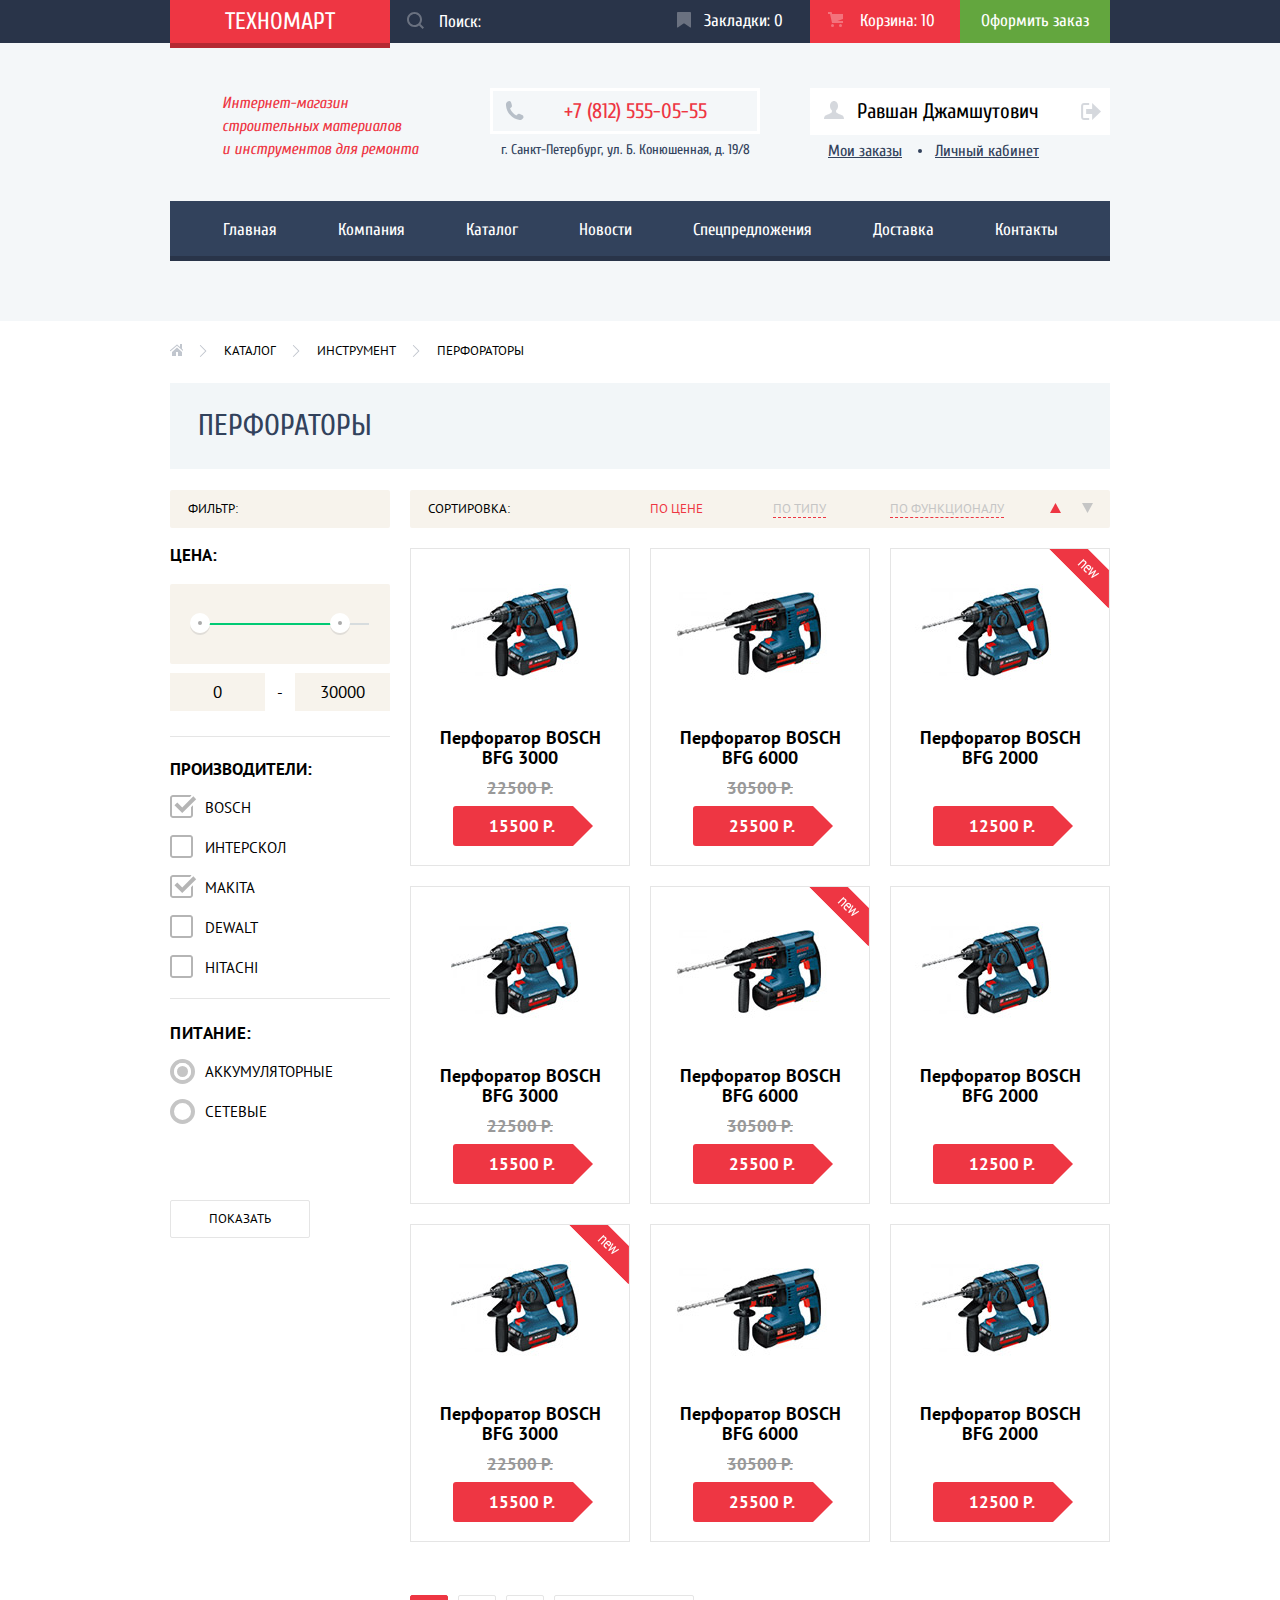
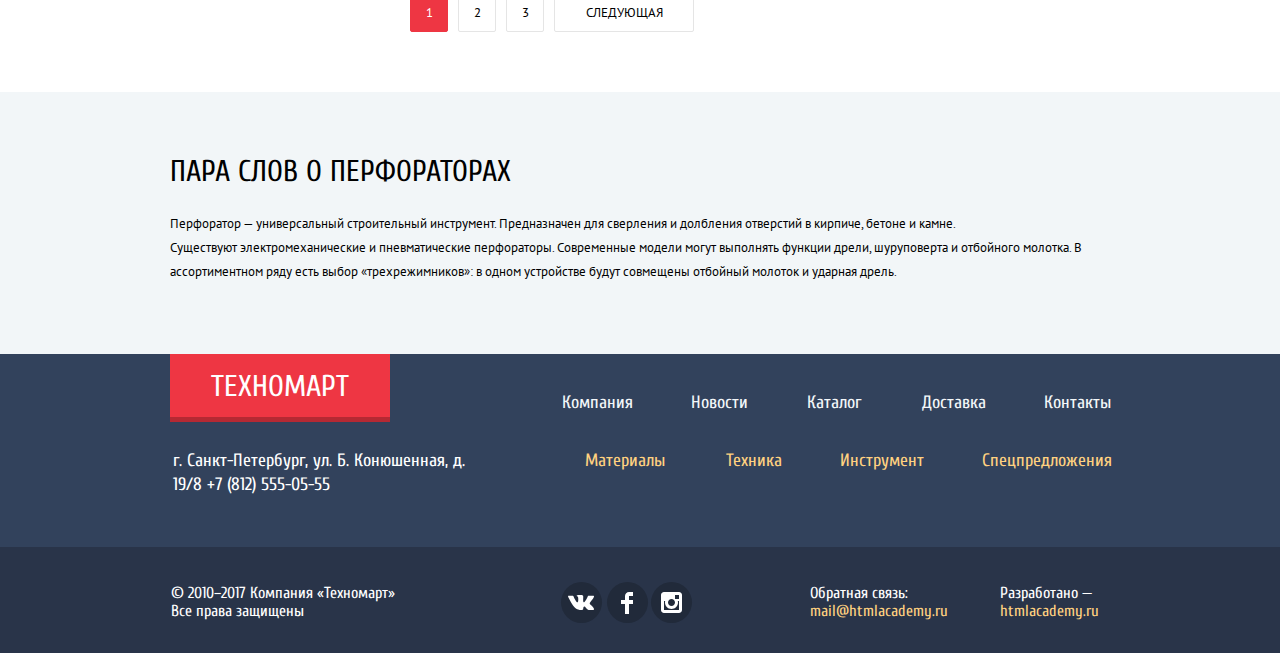
==== commit 99c9317e: "Правки после 1-ой защиты" ====
--- a/catalog.html
+++ b/catalog.html
@@ -1,470 +1,454 @@
 <!DOCTYPE html>
 <html lang="ru">
-  <head>
-    <meta charset="utf-8">
-    <title>Каталог товаров</title>
-    <link href="https://fonts.googleapis.com/css?family=Cuprum:400,400i,700&amp;subset=cyrillic" rel="stylesheet">
-    <link href="https://fonts.googleapis.com/css?family=PT+Sans:400,700&amp;subset=cyrillic" rel="stylesheet">
-    <link href="css/normalize.css" rel="stylesheet">
-    <link href="css/minstyle.css" rel="stylesheet">
-  </head>
-  <body>
-    <header class="main-header">
-        <div class="header-top">
+   <head>
+      <meta charset="utf-8">
+      <title>Каталог товаров</title>
+      <link href="https://fonts.googleapis.com/css?family=Cuprum:400,400i,700&amp;subset=cyrillic" rel="stylesheet">
+      <link href="https://fonts.googleapis.com/css?family=PT+Sans:400,700&amp;subset=cyrillic" rel="stylesheet">
+      <link href="css/normalize.css" rel="stylesheet">
+      <link href="css/minstyle.css" rel="stylesheet">
+   </head>
+   <body>
+      <header class="main-header">
+         <div class="header-top">
             <div class="wrapper">
-                <div class="container">
-                    <a class="logo-top" href="index.html">Техномарт</a>
-                    <div class="search">
-                        <form action="https://echo.htmlacademy.ru" method="get">
-                            <label class="visually-hidden" for="search">Поле поиска</label>
-                            <input class="search-field" id="search" type="search" name="search" placeholder="Поиск:">
-                            <svg version="1.1" xmlns="http://www.w3.org/2000/svg" xmlns:xlink="http://www.w3.org/1999/xlink" x="0px" y="0px" width="17px"
-	                           height="17px" viewBox="0 0 17 17" enable-background="new 0 0 17 17" xml:space="preserve">
-                                <g>
-                                </g>
-                                <g>
-                                    <path fill="#ffffff" d="M17,15.586l-3.542-3.542C14.421,10.782,15,9.21,15,7.5C15,3.358,11.643,0,7.5,0C3.358,0,0,3.358,0,7.5
-                                        C0,11.643,3.358,15,7.5,15c1.71,0,3.282-0.579,4.544-1.542L15.586,17L17,15.586z M2,7.5C2,4.467,4.467,2,7.5,2
-                                        C10.532,2,13,4.467,13,7.5c0,3.032-2.468,5.5-5.5,5.5C4.467,13,2,10.532,2,7.5z"/>
-                                </g>
-                            </svg>
-                        </form>
-                    </div>
-                    <a class="bookmarks" href="bookmarks.html">Закладки: 0</a>
-                    <a class="basket basket-good" href="basket.html">Корзина: 0</a>
-                    <a class="order" href="order.html">Оформить заказ</a>
-                </div>
-            </div>
-        </div>
-        <div class="container">
+               <div class="container">
+                  <a class="logo-top" href="index.html">Техномарт</a>
+                  <div class="search">
+                     <form action="https://echo.htmlacademy.ru" method="get">
+                        <label class="visually-hidden" for="search">Поле поиска</label>
+                        <input class="search-field" id="search" type="search" name="search" placeholder="Поиск:">
+                        <svg version="1.1" xmlns="http://www.w3.org/2000/svg" xmlns:xlink="http://www.w3.org/1999/xlink" x="0px" y="0px" width="17px"
+                           height="17px" viewBox="0 0 17 17" enable-background="new 0 0 17 17" xml:space="preserve">
+                           <g>
+                           </g>
+                           <g>
+                              <path fill="#ffffff" d="M17,15.586l-3.542-3.542C14.421,10.782,15,9.21,15,7.5C15,3.358,11.643,0,7.5,0C3.358,0,0,3.358,0,7.5
+                                 C0,11.643,3.358,15,7.5,15c1.71,0,3.282-0.579,4.544-1.542L15.586,17L17,15.586z M2,7.5C2,4.467,4.467,2,7.5,2
+                                 C10.532,2,13,4.467,13,7.5c0,3.032-2.468,5.5-5.5,5.5C4.467,13,2,10.532,2,7.5z"/>
+                           </g>
+                        </svg>
+                     </form>
+                  </div>
+                  <a class="bookmarks" href="bookmarks.html">Закладки: 0</a>
+                  <a class="basket basket-good" href="basket.html">Корзина: 10</a>
+                  <a class="order" href="order.html">Оформить заказ</a>
+               </div>
+            </div>
+         </div>
+         <div class="container">
             <div class="header-middle header-middle-catalog">
-                <p>Интернет-магазин
-                   строительных материалов<br> 
-<!--Без br не получается сделать текст как на макете, при увеличении паддинга справа текст снизу съехжает еще на 1 строку-->
-                   и инструментов для ремонта</p>
-                <div class="information">
-                    <a class="number" href="tel:+7(812)555-05-55">+7 (812) 555-05-55</a>
-                    <span class="adress">г. Санкт-Петербург, ул. Б. Конюшенная, д. 19/8</span>
-                </div>
-                <div class="user">
-                   <a class="user-name" href="profile.html">
-                       Равшан Джамшутович
-                   </a>
-                   <a class="deauthorization" href="#">
-                        <span class="visually-hidden">Деавторизация</span>
-                   </a>
-                   <ul class="user-atribute">
-                       <li><a class="indent" href="orders.html">Мои заказы</a></li>
-                       <li><a href="profile.html">Личный кабинет</a></li>
-                   </ul>
-                </div>
+               <p>
+                  Интернет-магазин
+                  строительных материалов<br> 
+                  <!--Без br не получается сделать текст как на макете, при увеличении паддинга справа текст снизу съехжает еще на 1 строку-->
+                  и инструментов для ремонта
+               </p>
+               <div class="information">
+                  <a class="number" href="tel:+7(812)555-05-55">+7 (812) 555-05-55</a>
+                  <span class="adress">г. Санкт-Петербург, ул. Б. Конюшенная, д. 19/8</span>
+               </div>
+               <div class="user">
+                  <a class="user-name" href="profile.html">
+                  Равшан Джамшутович
+                  </a>
+                  <a class="deauthorization" href="#">
+                  <span class="visually-hidden">Деавторизация</span>
+                  </a>
+                  <ul class="user-atribute">
+                     <li><a class="indent" href="orders.html">Мои заказы</a></li>
+                     <li><a href="profile.html">Личный кабинет</a></li>
+                  </ul>
+               </div>
             </div>
             <nav class="main-nav">
-                <ul class="site-navigation">
-<!--Сделана единообразная ширина каждой ссылки-->
-                    <li><a href="index.html">Главная</a></li>
-                    <li><a href="company.html">Компания</a></li>
-                    <li><a href="catalog.html">Каталог</a></li>
-                    <li><a href="news.html">Новости</a></li>
-                    <li><a href="sale.html">Спецпредложения</a></li>
-                    <li><a href="delivery.html">Доставка</a></li>
-                    <li><a href="contact.html">Контакты</a></li>
-                </ul>
+               <ul class="site-navigation">
+                  <li><a href="index.html">Главная</a></li>
+                  <li><a href="company.html">Компания</a></li>
+                  <li><a href="catalog.html">Каталог</a></li>
+                  <li><a href="news.html">Новости</a></li>
+                  <li><a href="sale.html">Спецпредложения</a></li>
+                  <li><a href="delivery.html">Доставка</a></li>
+                  <li><a href="contact.html">Контакты</a></li>
+               </ul>
             </nav>
-        </div>
-    </header>
-   <main class="catalog-main">
-        <div class="container">
-           <ul class="breadcrumbs">
+         </div>
+      </header>
+      <main class="catalog-main">
+         <div class="container">
+            <ul class="breadcrumbs">
                <li><a class="home" href="index.html"><span class="visually-hidden">Главная</span></a></li>
                <li><a href="catalog.html">Каталог</a></li>
                <li><a href="tool.html">Инструмент</a></li>
                <li class="breadcrumbs-current">Перфораторы</li>
-           </ul>
-           <h1>Перфораторы</h1>
+            </ul>
+            <h1>Перфораторы</h1>
             <div class="flex-catalog">
                <section class="filters">
-                   <form class="filter" action="https://echo.htmlacademy.ru" method="get">
-                       <h2>Фильтр:</h2>
-                       <fieldset>
-                           <legend>Цена:</legend>
-                               <div class="price-slider">
-                                   <div class="price-slider-handle price-slider-handle-left"></div>
-                                   <div class="price-slider-range"></div>
-                                   <div class="price-slider-handle price-slider-handle-right"></div>
-                               </div>
-                               <div class="price-range">
-                                    <div class="price-range-input">
-                                        <label class="visually-hidden" for="min">Минимальная цена</label>
-                                        <input type="tel" name="min" id="min" value="0">
-                                    </div>
-                                    <span class="price-range-span">-</span>
-                                    <div class="price-range-input">
-                                        <label class="visually-hidden" for="max">Максимальная цена</label>
-                                        <input type="tel" name="max" id="max" value="30000">
-                                    </div>
-                               </div>
-                       </fieldset>
-                       <fieldset>
-                            <legend>Производители:</legend>
-                            <ul class="filter-list">
-                                <li class="filter-option">
-                                    <label class="filter-checkbox">
-                                        <input class="visually-hidden" type="checkbox" name="bosch" checked>
-                                        <span class="checkbox-indicator"></span>
-                                        Bosch
-                                    </label>
-                                </li>
-                                <li class="filter-option">
-                                    <label class="filter-checkbox">
-                                        <input class="visually-hidden" type="checkbox" name="interskol">
-                                        <span class="checkbox-indicator"></span>
-                                        Интерскол
-                                    </label>
-                                </li>
-                                <li class="filter-option">
-                                    <label class="filter-checkbox">
-                                        <input class="visually-hidden" type="checkbox" name="makita" checked>
-                                        <span class="checkbox-indicator"></span>
-                                        Makita
-                                    </label>
-                                </li>
-                                <li class="filter-option">
-                                    <label class="filter-checkbox">
-                                        <input class="visually-hidden" type="checkbox" name="dewalt">
-                                        <span class="checkbox-indicator"></span>
-                                        Dewalt
-                                    </label>
-                                </li>
-                                <li class="filter-option">
-                                    <label class="filter-checkbox">
-                                        <input class="visually-hidden" type="checkbox" name="hitachi">
-                                        <span class="checkbox-indicator"></span>
-                                        Hitachi
-                                    </label>
-                                </li>
-                            </ul>
-                       </fieldset>
-                       <fieldset>
-                            <legend>Питание:</legend>
-                            <ul class="filter-list">
-                                <li class="filter-option">
-                                    <input class="visually-hidden" type="radio" name="energy-group" value="accumulator" id="supply-1" checked>
-                                    <label class="filter-radio" for="supply-1">Аккумуляторные</label>
-                                </li>
-                                <li class="filter-option">
-                                    <input class="visually-hidden" type="radio" name="energy-group" value="network" id="supply-2">
-                                    <label class="filter-radio" for="supply-2">Сетевые</label>
-                                </li>
-                            </ul>
-                        </fieldset>
-                       <button class="filter-button" type="submit">Показать</button>
-                   </form>
+                  <form class="filter" action="https://echo.htmlacademy.ru" method="get">
+                     <h2>Фильтр:</h2>
+                     <fieldset>
+                        <legend>Цена:</legend>
+                        <div class="price-slider">
+                           <div class="price-slider-handle price-slider-handle-left"></div>
+                           <div class="price-slider-range"></div>
+                           <div class="price-slider-handle price-slider-handle-right"></div>
+                        </div>
+                        <div class="price-range">
+                           <div class="price-range-input">
+                              <label class="visually-hidden" for="min">Минимальная цена</label>
+                              <input type="tel" name="min" id="min" value="0">
+                           </div>
+                           <span class="price-range-span">-</span>
+                           <div class="price-range-input">
+                              <label class="visually-hidden" for="max">Максимальная цена</label>
+                              <input type="tel" name="max" id="max" value="30000">
+                           </div>
+                        </div>
+                     </fieldset>
+                     <fieldset>
+                        <legend>Производители:</legend>
+                        <ul class="filter-list">
+                           <li class="filter-option">
+                              <label class="filter-checkbox">
+                              <input class="visually-hidden" type="checkbox" name="bosch" checked>
+                              <span class="checkbox-indicator"></span>
+                              Bosch
+                              </label>
+                           </li>
+                           <li class="filter-option">
+                              <label class="filter-checkbox">
+                              <input class="visually-hidden" type="checkbox" name="interskol">
+                              <span class="checkbox-indicator"></span>
+                              Интерскол
+                              </label>
+                           </li>
+                           <li class="filter-option">
+                              <label class="filter-checkbox">
+                              <input class="visually-hidden" type="checkbox" name="makita" checked>
+                              <span class="checkbox-indicator"></span>
+                              Makita
+                              </label>
+                           </li>
+                           <li class="filter-option">
+                              <label class="filter-checkbox">
+                              <input class="visually-hidden" type="checkbox" name="dewalt">
+                              <span class="checkbox-indicator"></span>
+                              Dewalt
+                              </label>
+                           </li>
+                           <li class="filter-option">
+                              <label class="filter-checkbox">
+                              <input class="visually-hidden" type="checkbox" name="hitachi">
+                              <span class="checkbox-indicator"></span>
+                              Hitachi
+                              </label>
+                           </li>
+                        </ul>
+                     </fieldset>
+                     <fieldset>
+                        <legend class="alimony">Питание:</legend>
+                        <ul class="filter-list">
+                           <li class="filter-option">
+                              <input class="visually-hidden" type="radio" name="energy-group" value="accumulator" id="supply-1" checked>
+                              <label class="filter-radio" for="supply-1">Аккумуляторные</label>
+                           </li>
+                           <li class="filter-option">
+                              <input class="visually-hidden" type="radio" name="energy-group" value="network" id="supply-2">
+                              <label class="filter-radio" for="supply-2">Сетевые</label>
+                           </li>
+                        </ul>
+                     </fieldset>
+                     <button class="filter-button" type="submit">Показать</button>
+                  </form>
                </section>
                <section class="catalog">
-                    <div class="sorting">
-                       <h2>Сортировка:</h2>
-                       <ul>
-                           <li><a class="current-sorting" href="#">По цене</a></li>
-                           <li><a href="#">По типу</a></li>
-                           <li><a href="#">По функционалу</a></li>
-                       </ul>
-                       <div class="sorting-triangle">
-                           <a class="sorting-up current-sorting"  href="#">
-                                <span class="visually-hidden">Сортировка по возрастанию</span>
-                                <svg version="1.1" xmlns="http://www.w3.org/2000/svg" xmlns:xlink="http://www.w3.org/1999/xlink" x="0px" y="0px"
-                                    width="11px" height="10px" viewBox="0 0 11 10" enable-background="new 0 0 11 10" xml:space="preserve">
-                                <polygon fill="#c5c5c5" points="5.5,0 0,10 11,10 "/>
-                                </svg>   
-                           </a>
-                           <a class="sorting-down"  href="#">
-                               <span class="visually-hidden">Сортировка по убыванию</span>
-                               <svg version="1.1" xmlns="http://www.w3.org/2000/svg" xmlns:xlink="http://www.w3.org/1999/xlink" x="0px" y="0px"
-                                    width="11px" height="10px" viewBox="0 0 11 10" enable-background="new 0 0 11 10" xml:space="preserve">
-                                <polyline fill="#c5c5c5" points="5.5,10 0,0 11,0 "/>
-                                </svg>
-                           </a>
-                       </div>
-                    </div>
-                    <ul class="catalog-list">
-                      <li class="catalog-item">
-                            <div class="flag">Новинка</div>
-                            <p class="catalog-item-image">
-                                <img src="img/item-1.jpg" width="218" height="180" alt="Перфоратор BOSCH BFG 3000">
-                            </p>
-                            <div class="hover-button">
-                                <a class="btn-buy" href="buy.html">Купить</a>
-                                <a class="btn-bookmark" href="bookmark.html">В закладки</a>
-                            </div>
-                            <h3>
-                               <a href="catalog-item.html">
-                                   <span class="catalog-item-title">Перфоратор BOSCH BFG 3000</span>
-                               </a>
-                           </h3>
-                           <p class="catalog-item-price">
-                                <b class="old-price">22500 Р.</b>
-                                <b class="new-price">15500 Р.</b>
-                           </p>
-                      </li>
-                      <li class="catalog-item">
-                            <div class="flag">Новинка</div>
-                            <p class="catalog-item-image">
-                                <img src="img/item-2.jpg" width="218" height="180" alt="Перфоратор BOSCH BFG 6000">
-                            </p>
-                            <div class="hover-button">
-                                <a class="btn-buy" href="buy.html">Купить</a>
-                                <a class="btn-bookmark" href="bookmark.html">В закладки</a>
-                            </div>
-                            <h3>
-                               <a href="catalog-item.html">
-                                   <span class="catalog-item-title">Перфоратор BOSCH BFG 6000</span>
-                               </a>
-                           </h3>
-                           <p class="catalog-item-price">
-                                <b class="old-price">30500 Р.</b>
-                                <b class="new-price">25500 Р.</b>
-                            </p>
-                      </li>
-                      <li class="catalog-item">
-                            <div class="flag flag-new">Новинка</div>
-                            <p class="catalog-item-image">
-                                <img src="img/item-3.jpg" width="218" height="180" alt="Перфоратор BOSCH BFG 2000">
-                            </p>
-                            <div class="hover-button">
-                                <a class="btn-buy" href="buy.html">Купить</a>
-                                <a class="btn-bookmark" href="bookmark.html">В закладки</a>
-                            </div>
-                            <h3>
-                               <a href="catalog-item.html">
-                                   <span class="catalog-item-title">Перфоратор BOSCH BFG 2000</span>
-                               </a>
-                           </h3>
-                           <p class="catalog-item-price">
-                                <b class="old-price"></b>
-                                <b class="new-price">12500 Р.</b>
-                            </p>
-                      </li>
-                      <li class="catalog-item">
-                            <div class="flag">Новинка</div>
-                            <p class="catalog-item-image">
-                                <img src="img/item-1.jpg" width="218" height="180" alt="Перфоратор BOSCH BFG 3000">
-                            </p>
-                            <div class="hover-button">
-                                <a class="btn-buy" href="buy.html">Купить</a>
-                                <a class="btn-bookmark" href="bookmark.html">В закладки</a>
-                            </div>
-                            <h3>
-                               <a href="catalog-item.html">
-                                   <span class="catalog-item-title">Перфоратор BOSCH BFG 3000</span>
-                               </a>
-                           </h3>
-                           <p class="catalog-item-price">
-                                <b class="old-price">22500 Р.</b>
-                                <b class="new-price">15500 Р.</b>
-                            </p>
-                      </li>
-                      <li class="catalog-item">
-                            <div class="flag flag-new">Новинка</div>
-                            <p class="catalog-item-image">
-                                <img src="img/item-2.jpg" width="218" height="180" alt="Перфоратор BOSCH BFG 6000">
-                            </p>
-                            <div class="hover-button">
-                                <a class="btn-buy" href="buy.html">Купить</a>
-                                <a class="btn-bookmark" href="bookmark.html">В закладки</a>
-                            </div>
-                            <h3>
-                               <a href="catalog-item.html">
-                                   <span class="catalog-item-title">Перфоратор BOSCH BFG 6000</span>
-                               </a>
-                           </h3>
-                           <p class="catalog-item-price">
-                                <b class="old-price">30500 Р.</b>
-                                <b class="new-price">25500 Р.</b>
-                            </p>
-                      </li>
-                      <li class="catalog-item">
-                            <p class="catalog-item-image">
-                                <img src="img/item-3.jpg" width="218" height="180" alt="Перфоратор BOSCH BFG 2000">
-                            </p>
-                            <div class="hover-button">
-                                <a class="btn-buy" href="buy.html">Купить</a>
-                                <a class="btn-bookmark" href="bookmark.html">В закладки</a>
-                            </div>
-                            <h3>
-                               <a href="catalog-item.html">
-                                   <span class="catalog-item-title">Перфоратор BOSCH BFG 2000</span>
-                               </a>
-                           </h3>
-                           <p class="catalog-item-price">
-                                <b class="old-price"></b>
-                                <b class="new-price">12500 Р.</b>
-                            </p>
-                      </li>
-                       <li class="catalog-item">
-                            <div class="flag flag-new">Новинка</div>
-                            <p class="catalog-item-image">
-                                <img src="img/item-1.jpg" width="218" height="180" alt="Перфоратор BOSCH BFG 3000">
-                            </p>
-                            <div class="hover-button">
-                                <a class="btn-buy" href="buy.html">Купить</a>
-                                <a class="btn-bookmark" href="bookmark.html">В закладки</a>
-                            </div>
-                            <h3>
-                               <a href="catalog-item.html">
-                                   <span class="catalog-item-title">Перфоратор BOSCH BFG 3000</span>
-                               </a>
-                           </h3>
-                           <p class="catalog-item-price">
-                                <b class="old-price">22500 Р.</b>
-                                <b class="new-price">15500 Р.</b>
-                            </p>
-                      </li>
-                      <li class="catalog-item">
-                            <p class="catalog-item-image">
-                                <img src="img/item-2.jpg" width="218" height="180" alt="Перфоратор BOSCH BFG 6000">
-                            </p>
-                            <div class="hover-button">
-                                <a class="btn-buy" href="buy.html">Купить</a>
-                                <a class="btn-bookmark" href="bookmark.html">В закладки</a>
-                            </div>
-                            <h3>
-                               <a href="catalog-item.html">
-                                   <span class="catalog-item-title">Перфоратор BOSCH BFG 6000</span>
-                               </a>
-                           </h3>
-                           <p class="catalog-item-price">
-                                <b class="old-price">30500 Р.</b>
-                                <b class="new-price">25500 Р.</b>
-                            </p>
-                      </li>
-                      <li class="catalog-item">
-                            <p class="catalog-item-image">
-                                <img src="img/item-3.jpg" width="218" height="180" alt="Перфоратор BOSCH BFG 2000">
-                            </p>
-                            <div class="hover-button">
-                                <a class="btn-buy" href="buy.html">Купить</a>
-                                <a class="btn-bookmark" href="bookmark.html">В закладки</a>
-                            </div>
-                            <h3>
-                               <a href="catalog-item.html">
-                                   <span class="catalog-item-title">Перфоратор BOSCH BFG 2000</span>
-                               </a>
-                           </h3>
-                           <p class="catalog-item-price">
-                                <b class="old-price"></b>
-                                <b class="new-price">12500 Р.</b>
-                            </p>
-                      </li>
-                   </ul>
-                   <ul class="paginator">
-                       <li><a class="current-paginator" href="#">1</a></li>
-                       <li><a href="#">2</a></li>
-                       <li><a href="#">3</a></li>
-                       <li><a class="next" href="#">Следующая</a></li>
-                   </ul>
+                  <div class="sorting">
+                     <h2>Сортировка:</h2>
+                     <ul>
+                        <li><a class="current-sorting" href="#">По цене</a></li>
+                        <li><a href="#">По типу</a></li>
+                        <li><a href="#">По функционалу</a></li>
+                     </ul>
+                     <div class="sorting-triangle">
+                        <a class="sorting-up current-sorting"  href="#">
+                           <span class="visually-hidden">Сортировка по возрастанию</span>
+                           <svg version="1.1" xmlns="http://www.w3.org/2000/svg" xmlns:xlink="http://www.w3.org/1999/xlink" x="0px" y="0px"
+                              width="11px" height="10px" viewBox="0 0 11 10" enable-background="new 0 0 11 10" xml:space="preserve">
+                              <polygon fill="#c5c5c5" points="5.5,0 0,10 11,10 "/>
+                           </svg>
+                        </a>
+                        <a class="sorting-down"  href="#">
+                           <span class="visually-hidden">Сортировка по убыванию</span>
+                           <svg version="1.1" xmlns="http://www.w3.org/2000/svg" xmlns:xlink="http://www.w3.org/1999/xlink" x="0px" y="0px"
+                              width="11px" height="10px" viewBox="0 0 11 10" enable-background="new 0 0 11 10" xml:space="preserve">
+                              <polyline fill="#c5c5c5" points="5.5,10 0,0 11,0 "/>
+                           </svg>
+                        </a>
+                     </div>
+                  </div>
+                  <ul class="catalog-list">
+                     <li class="catalog-item">
+                        <div class="flag">Новинка</div>
+                        <p class="catalog-item-image">
+                           <img src="img/item-1.jpg" width="218" height="180" alt="Перфоратор BOSCH BFG 3000">
+                        </p>
+                        <div class="hover-button">
+                           <a class="btn-buy" href="buy.html">Купить</a>
+                           <a class="btn-bookmark" href="bookmark.html">В закладки</a>
+                        </div>
+                        <h3>
+                           <a class="catalog-item-title" href="catalog-item.html">Перфоратор BOSCH BFG 3000</a>
+                        </h3>
+                        <p class="catalog-item-price">
+                           <b class="old-price">22500 Р.</b>
+                           <b class="new-price">15500 Р.</b>
+                        </p>
+                     </li>
+                     <li class="catalog-item">
+                        <div class="flag">Новинка</div>
+                        <p class="catalog-item-image">
+                           <img src="img/item-2.jpg" width="218" height="180" alt="Перфоратор BOSCH BFG 6000">
+                        </p>
+                        <div class="hover-button">
+                           <a class="btn-buy" href="buy.html">Купить</a>
+                           <a class="btn-bookmark" href="bookmark.html">В закладки</a>
+                        </div>
+                        <h3>
+                           <a class="catalog-item-title" href="catalog-item.html">Перфоратор BOSCH BFG 6000</a>
+                        </h3>
+                        <p class="catalog-item-price">
+                           <b class="old-price">30500 Р.</b>
+                           <b class="new-price">25500 Р.</b>
+                        </p>
+                     </li>
+                     <li class="catalog-item">
+                        <div class="flag flag-new">Новинка</div>
+                        <p class="catalog-item-image">
+                           <img src="img/item-3.jpg" width="218" height="180" alt="Перфоратор BOSCH BFG 2000">
+                        </p>
+                        <div class="hover-button">
+                           <a class="btn-buy" href="buy.html">Купить</a>
+                           <a class="btn-bookmark" href="bookmark.html">В закладки</a>
+                        </div>
+                        <h3>
+                           <a class="catalog-item-title" href="catalog-item.html">Перфоратор BOSCH BFG 2000</a>
+                        </h3>
+                        <p class="catalog-item-price">
+                           <b class="old-price"></b>
+                           <b class="new-price">12500 Р.</b>
+                        </p>
+                     </li>
+                     <li class="catalog-item">
+                        <div class="flag">Новинка</div>
+                        <p class="catalog-item-image">
+                           <img src="img/item-1.jpg" width="218" height="180" alt="Перфоратор BOSCH BFG 3000">
+                        </p>
+                        <div class="hover-button">
+                           <a class="btn-buy" href="buy.html">Купить</a>
+                           <a class="btn-bookmark" href="bookmark.html">В закладки</a>
+                        </div>
+                        <h3>
+                           <a class="catalog-item-title" href="catalog-item.html">Перфоратор BOSCH BFG 3000</a>
+                        </h3>
+                        <p class="catalog-item-price">
+                           <b class="old-price">22500 Р.</b>
+                           <b class="new-price">15500 Р.</b>
+                        </p>
+                     </li>
+                     <li class="catalog-item">
+                        <div class="flag flag-new">Новинка</div>
+                        <p class="catalog-item-image">
+                           <img src="img/item-2.jpg" width="218" height="180" alt="Перфоратор BOSCH BFG 6000">
+                        </p>
+                        <div class="hover-button">
+                           <a class="btn-buy" href="buy.html">Купить</a>
+                           <a class="btn-bookmark" href="bookmark.html">В закладки</a>
+                        </div>
+                        <h3>
+                           <a class="catalog-item-title" href="catalog-item.html">Перфоратор BOSCH BFG 6000</a>
+                        </h3>
+                        <p class="catalog-item-price">
+                           <b class="old-price">30500 Р.</b>
+                           <b class="new-price">25500 Р.</b>
+                        </p>
+                     </li>
+                     <li class="catalog-item">
+                        <p class="catalog-item-image">
+                           <img src="img/item-3.jpg" width="218" height="180" alt="Перфоратор BOSCH BFG 2000">
+                        </p>
+                        <div class="hover-button">
+                           <a class="btn-buy" href="buy.html">Купить</a>
+                           <a class="btn-bookmark" href="bookmark.html">В закладки</a>
+                        </div>
+                        <h3>
+                           <a class="catalog-item-title" href="catalog-item.html">Перфоратор BOSCH BFG 2000</a>
+                        </h3>
+                        <p class="catalog-item-price">
+                           <b class="old-price"></b>
+                           <b class="new-price">12500 Р.</b>
+                        </p>
+                     </li>
+                     <li class="catalog-item">
+                        <div class="flag flag-new">Новинка</div>
+                        <p class="catalog-item-image">
+                           <img src="img/item-1.jpg" width="218" height="180" alt="Перфоратор BOSCH BFG 3000">
+                        </p>
+                        <div class="hover-button">
+                           <a class="btn-buy" href="buy.html">Купить</a>
+                           <a class="btn-bookmark" href="bookmark.html">В закладки</a>
+                        </div>
+                        <h3>
+                           <a class="catalog-item-title" href="catalog-item.html">Перфоратор BOSCH BFG 3000</a>
+                        </h3>
+                        <p class="catalog-item-price">
+                           <b class="old-price">22500 Р.</b>
+                           <b class="new-price">15500 Р.</b>
+                        </p>
+                     </li>
+                     <li class="catalog-item">
+                        <p class="catalog-item-image">
+                           <img src="img/item-2.jpg" width="218" height="180" alt="Перфоратор BOSCH BFG 6000">
+                        </p>
+                        <div class="hover-button">
+                           <a class="btn-buy" href="buy.html">Купить</a>
+                           <a class="btn-bookmark" href="bookmark.html">В закладки</a>
+                        </div>
+                        <h3>
+                           <a class="catalog-item-title" href="catalog-item.html">Перфоратор BOSCH BFG 6000</a>
+                        </h3>
+                        <p class="catalog-item-price">
+                           <b class="old-price">30500 Р.</b>
+                           <b class="new-price">25500 Р.</b>
+                        </p>
+                     </li>
+                     <li class="catalog-item">
+                        <p class="catalog-item-image">
+                           <img src="img/item-3.jpg" width="218" height="180" alt="Перфоратор BOSCH BFG 2000">
+                        </p>
+                        <div class="hover-button">
+                           <a class="btn-buy" href="buy.html">Купить</a>
+                           <a class="btn-bookmark" href="bookmark.html">В закладки</a>
+                        </div>
+                        <h3>
+                           <a class="catalog-item-title" href="catalog-item.html">Перфоратор BOSCH BFG 2000</a>
+                        </h3>
+                        <p class="catalog-item-price">
+                           <b class="old-price"></b>
+                           <b class="new-price">12500 Р.</b>
+                        </p>
+                     </li>
+                  </ul>
+                  <ul class="paginator">
+                     <li><a class="current-paginator" href="#">1</a></li>
+                     <li><a href="#">2</a></li>
+                     <li><a href="#">3</a></li>
+                     <li><a class="next" href="#">Следующая</a></li>
+                  </ul>
                </section>
-           </div>
-       </div>
-       <section class="about-perforator">
-           <div class="wrapper">
+            </div>
+         </div>
+         <section class="about-perforator">
+            <div class="wrapper">
                <div class="container">
-                    <h2>Пара слов о перфораторах</h2>
-                    <p>Перфоратор — универсальный строительный инструмент. Предназначен для сверления и долбления отверстий в кирпиче, бетоне и камне.<br>
-                    Существуют электромеханические и пневматические перфораторы. Современные модели могут выполнять функции дрели, шуруповерта и отбойного молотка. В ассортиментном ряду есть выбор «трехрежимников»: в одном устройстве будут совмещены отбойный молоток и ударная дрель.</p>
+                  <h2>Пара слов о перфораторах</h2>
+                  <p>Перфоратор — универсальный строительный инструмент. Предназначен для сверления и долбления отверстий в кирпиче, бетоне и камне.<br>
+                     Существуют электромеханические и пневматические перфораторы. Современные модели могут выполнять функции дрели, шуруповерта и отбойного молотка. В ассортиментном ряду есть выбор «трехрежимников»: в одном устройстве будут совмещены отбойный молоток и ударная дрель.
+                  </p>
                </div>
-           </div>
-       </section>
-   </main>
-    <footer class="main-footer">
-        <div class="container">
-           <div class="footer-top">
+            </div>
+         </section>
+      </main>
+      <footer class="main-footer">
+         <div class="container">
+            <div class="footer-top">
                <div class="logo-bottom">Техномарт</div>
                <nav class="footer-nav-top">
-                   <ul class="footer-nav">
-                       <li><a href="company.html">Компания</a></li>
-                       <li><a href="news.html">Новости</a></li>
-                       <li><a href="catalog.html">Каталог</a></li>
-                       <li><a href="delivery.html">Доставка</a></li>
-                       <li><a href="contact.html">Контакты</a></li>
-                   </ul>
+                  <ul class="footer-nav">
+                     <li><a href="company.html">Компания</a></li>
+                     <li><a href="news.html">Новости</a></li>
+                     <li><a href="catalog.html">Каталог</a></li>
+                     <li><a href="delivery.html">Доставка</a></li>
+                     <li><a href="contact.html">Контакты</a></li>
+                  </ul>
                </nav>
-           </div>
-           <div class="footer-middle">
-                <p>г. Санкт-Петербург, ул. Б. Конюшенная, д. 19/8
-                   <a class="n-decor" href="tel:+7(812)555-05-55">+7 (812) 555-05-55</a>
-                </p>
-                <nav class="footer-nav-middle">
-                   <ul class="footer-nav">
-                       <li><a href="material.html">Материалы</a></li>
-                       <li><a href="equipment.html">Техника</a></li>
-                       <li><a href="tool.html">Инструмент</a></li>
-                       <li><a href="sale.html">Спецпредложения</a></li>
-                   </ul>
-                </nav>
-           </div>
-        </div>
-           <div class="footer-bottom"> 
-                <div class="container"> 
-                   <p class="footer-safe">© 2010–2017 Компания «Техномарт» Все права защищены</p>
-                   <ul class="footer-social">
-                       <li>
-                           <a class="social-button" href="#"><span class="visually-hidden">Вконтакте</span>
-                            <svg version="1.1" xmlns="http://www.w3.org/2000/svg" xmlns:xlink="http://www.w3.org/1999/xlink" x="0px" y="0px"
-                            width="26px" height="15px" viewBox="0 0 26 15" enable-background="new 0 0 26 15" xml:space="preserve">
-                            <path fill="#FFFFFF" d="M16.138,11.51c0.956-0.309,2.18,2.04,3.483,2.939c0.978,0.681,1.727,0.534,1.727,0.534l3.473-0.05
-                                c0,0,1.815-0.112,0.957-1.554c-0.071-0.12-0.503-1.069-2.585-3.022c-2.177-2.043-1.882-1.712,0.739-5.244
-                                c1.597-2.153,2.236-3.468,2.036-4.028c-0.192-0.539-1.365-0.399-1.365-0.399L20.69,0.713c-0.381,0.001-0.704,0.119-0.851,0.515
-                                c-0.003,0.004-0.621,1.666-1.445,3.079c-1.741,2.989-2.436,3.148-2.724,2.961c-0.661-0.433-0.494-1.737-0.494-2.664
-                                c0-2.897,0.432-4.105-0.846-4.417c-0.427-0.104-0.739-0.172-1.828-0.182c-1.392-0.021-2.574,0-3.244,0.329
-                                c-0.445,0.223-0.786,0.712-0.579,0.74c0.26,0.035,0.843,0.16,1.155,0.586c0.401,0.552,0.389,1.789,0.389,1.789
-                                s0.229,3.411-0.54,3.834c-0.528,0.29-1.25-0.302-2.803-3.016C6.087,2.879,5.488,1.345,5.488,1.345S5.372,1.06,5.162,0.904
-                                C4.912,0.719,4.562,0.66,4.562,0.66L0.848,0.684c0,0-0.558,0.016-0.763,0.262C-0.097,1.164,0.07,1.614,0.07,1.614
-                                s2.909,6.881,6.203,10.347c3.02,3.182,6.452,2.971,6.452,2.971h1.555c0,0,0.469-0.054,0.709-0.312
-                                c0.224-0.24,0.214-0.691,0.214-0.691S15.172,11.82,16.138,11.51z"/>
-                            </svg>
-                           </a>
-                       </li>
-                       <li>
-                            <a class="social-button" href="#"><span class="visually-hidden">Фейсбук</span>
-                            <svg version="1.1" xmlns="http://www.w3.org/2000/svg" xmlns:xlink="http://www.w3.org/1999/xlink" x="0px" y="0px"
-	                        width="12px" height="22px" viewBox="0 0 12 22" enable-background="new 0 0 12 22" xml:space="preserve">
-                            <path fill="#FFFFFF" d="M12,4V0H8C5.791,0,4,1.791,4,4v4H0v4h4v10h4V12h4V8H8V4H12z"/>
-                            </svg>
-                           </a>
-                        </li>
-                       <li>
-                            <a class="social-button" href="#"><span class="visually-hidden">Инстаграм</span>
-                            <svg version="1.1" xmlns="http://www.w3.org/2000/svg" xmlns:xlink="http://www.w3.org/1999/xlink" x="0px" y="0px"
-	                        width="21px" height="21px" viewBox="0 0 21 21" enable-background="new 0 0 21 21" xml:space="preserve">
-                            <path fill="#FFFFFF" d="M18,0H3C1.35,0,0,1.35,0,3v15c0,1.65,1.35,3,3,3h15c1.65,0,3-1.35,3-3V3C21,1.35,19.65,0,18,0z M10.5,7
-                                c1.93,0,3.5,1.57,3.5,3.5S12.43,14,10.5,14S7,12.43,7,10.5S8.57,7,10.5,7z M18,18H3V9h1.181C4.067,9.482,4,9.983,4,10.5
-                                c0,3.59,2.91,6.5,6.5,6.5s6.5-2.91,6.5-6.5c0-0.517-0.066-1.018-0.181-1.5H18V18z M18,7h-4V3h4V7z"/>
-                            </svg>
-                           </a>
-                       </li>
-                   </ul>
-                   <p class="footer-feedback">
-                       <b>Обратная связь:</b>
-                       <a class="mail" href="mailto:mail@htmlacademy.ru">mail@htmlacademy.ru</a>
-                   </p>
-                   <p class="footer-copyright">
-                       <b>Разработано —</b>
-                       <a class="htmlacademy" href="https://htmlacademy.ru/intensive/htmlcss">htmlacademy.ru</a>
-                   </p>
-                </div>
-            </div>
-    </footer>
-      
-      
-   <section class="modal modal-sucses">
-       <button class="modal-close" type="button">Закрыть</button>
-       <p>Товар добавлен в корзину!</p>
-       <div class="sucses-action">
+            </div>
+            <div class="footer-middle">
+               <p>г. Санкт-Петербург, ул. Б. Конюшенная, д. 19/8
+                  <a class="n-decor" href="tel:+7(812)555-05-55">+7 (812) 555-05-55</a>
+               </p>
+               <nav class="footer-nav-middle">
+                  <ul class="footer-nav">
+                     <li><a href="material.html">Материалы</a></li>
+                     <li><a href="equipment.html">Техника</a></li>
+                     <li><a href="tool.html">Инструмент</a></li>
+                     <li><a href="sale.html">Спецпредложения</a></li>
+                  </ul>
+               </nav>
+            </div>
+         </div>
+         <div class="footer-bottom">
+            <div class="container">
+               <p class="footer-safe">© 2010–2017 Компания «Техномарт» Все права защищены</p>
+               <ul class="footer-social">
+                  <li>
+                     <a class="social-button" href="#">
+                        <span class="visually-hidden">Вконтакте</span>
+                        <svg version="1.1" xmlns="http://www.w3.org/2000/svg" xmlns:xlink="http://www.w3.org/1999/xlink" x="0px" y="0px"
+                           width="26px" height="15px" viewBox="0 0 26 15" enable-background="new 0 0 26 15" xml:space="preserve">
+                           <path fill="#FFFFFF" d="M16.138,11.51c0.956-0.309,2.18,2.04,3.483,2.939c0.978,0.681,1.727,0.534,1.727,0.534l3.473-0.05
+                              c0,0,1.815-0.112,0.957-1.554c-0.071-0.12-0.503-1.069-2.585-3.022c-2.177-2.043-1.882-1.712,0.739-5.244
+                              c1.597-2.153,2.236-3.468,2.036-4.028c-0.192-0.539-1.365-0.399-1.365-0.399L20.69,0.713c-0.381,0.001-0.704,0.119-0.851,0.515
+                              c-0.003,0.004-0.621,1.666-1.445,3.079c-1.741,2.989-2.436,3.148-2.724,2.961c-0.661-0.433-0.494-1.737-0.494-2.664
+                              c0-2.897,0.432-4.105-0.846-4.417c-0.427-0.104-0.739-0.172-1.828-0.182c-1.392-0.021-2.574,0-3.244,0.329
+                              c-0.445,0.223-0.786,0.712-0.579,0.74c0.26,0.035,0.843,0.16,1.155,0.586c0.401,0.552,0.389,1.789,0.389,1.789
+                              s0.229,3.411-0.54,3.834c-0.528,0.29-1.25-0.302-2.803-3.016C6.087,2.879,5.488,1.345,5.488,1.345S5.372,1.06,5.162,0.904
+                              C4.912,0.719,4.562,0.66,4.562,0.66L0.848,0.684c0,0-0.558,0.016-0.763,0.262C-0.097,1.164,0.07,1.614,0.07,1.614
+                              s2.909,6.881,6.203,10.347c3.02,3.182,6.452,2.971,6.452,2.971h1.555c0,0,0.469-0.054,0.709-0.312
+                              c0.224-0.24,0.214-0.691,0.214-0.691S15.172,11.82,16.138,11.51z"/>
+                        </svg>
+                     </a>
+                  </li>
+                  <li>
+                     <a class="social-button" href="#">
+                        <span class="visually-hidden">Фейсбук</span>
+                        <svg version="1.1" xmlns="http://www.w3.org/2000/svg" xmlns:xlink="http://www.w3.org/1999/xlink" x="0px" y="0px"
+                           width="12px" height="22px" viewBox="0 0 12 22" enable-background="new 0 0 12 22" xml:space="preserve">
+                           <path fill="#FFFFFF" d="M12,4V0H8C5.791,0,4,1.791,4,4v4H0v4h4v10h4V12h4V8H8V4H12z"/>
+                        </svg>
+                     </a>
+                  </li>
+                  <li>
+                     <a class="social-button" href="#">
+                        <span class="visually-hidden">Инстаграм</span>
+                        <svg version="1.1" xmlns="http://www.w3.org/2000/svg" xmlns:xlink="http://www.w3.org/1999/xlink" x="0px" y="0px"
+                           width="21px" height="21px" viewBox="0 0 21 21" enable-background="new 0 0 21 21" xml:space="preserve">
+                           <path fill="#FFFFFF" d="M18,0H3C1.35,0,0,1.35,0,3v15c0,1.65,1.35,3,3,3h15c1.65,0,3-1.35,3-3V3C21,1.35,19.65,0,18,0z M10.5,7
+                              c1.93,0,3.5,1.57,3.5,3.5S12.43,14,10.5,14S7,12.43,7,10.5S8.57,7,10.5,7z M18,18H3V9h1.181C4.067,9.482,4,9.983,4,10.5
+                              c0,3.59,2.91,6.5,6.5,6.5s6.5-2.91,6.5-6.5c0-0.517-0.066-1.018-0.181-1.5H18V18z M18,7h-4V3h4V7z"/>
+                        </svg>
+                     </a>
+                  </li>
+               </ul>
+               <p class="footer-feedback">
+                  <b>Обратная связь:</b>
+                  <a class="mail" href="mailto:mail@htmlacademy.ru">mail@htmlacademy.ru</a>
+               </p>
+               <p class="footer-copyright">
+                  <b>Разработано —</b>
+                  <a class="htmlacademy" href="https://htmlacademy.ru/intensive/htmlcss">htmlacademy.ru</a>
+               </p>
+            </div>
+         </div>
+      </footer>
+      <section class="modal modal-sucses">
+         <button class="modal-close" type="button">Закрыть</button>
+         <p>Товар добавлен в корзину!</p>
+         <div class="sucses-action">
             <a class="btn" href="order.html">Оформить заказ</a>
-            <button class="btn btn-continue" type="button">Продолжить покупки</button>
-       </div>
-   </section>
-       
-       <script src="js/minscript.js"></script>
-  </body>
-</html>
+            <a class="btn btn-continue" href="#">Продолжить покупки</a>
+         </div>
+      </section>
+      <script src="js/minscript.js"></script>
+   </body>
+</html>--- a/css/minstyle.css
+++ b/css/minstyle.css
@@ -0,0 +1 @@
+body{margin:0;padding:0;font-family:Cuprum,Arial,sans-serif;font-size:13px;line-height:24px;font-weight:400;color:#fff;background-color:#fff}a{text-decoration:none}img{max-width:100%;height:auto}.visually-hidden,input[type="checkbox"].visually-hidden,input[type="radio"].visually-hidden{position:absolute;width:1px;height:1px;margin:-1px;border:0;padding:0;white-space:nowrap;-webkit-clip-path:inset(100%);clip-path:inset(100%);clip:rect(0 0 0 0);overflow:hidden}.main-header{background-color:#f4f7f9;padding-bottom:60px}.main-header ul{list-style:none;padding:0}.header-top{margin-bottom:45px;font-size:17px;line-height:18px;color:#fff;background-color:#293449}.header-top a{display:block;padding:12px 0;width:150px;-webkit-box-sizing:border-box;box-sizing:border-box;vertical-align:middle;color:#fff}.header-top .bookmarks:hover,.header-top .basket:hover{background-color:#212a3a}.search{width:270px}.search form{position:relative}.search svg{position:absolute;top:12px;left:17px;width:17px;height:17px;opacity:.3}.search-field:hover+svg,.search-field:focus+svg{opacity:1}.search-field:focus+svg path{fill:#ee3643}.search-field{width:270px;padding:12px 49px 11px 49px;background-color:#293449;border:0}.search-field:hover{background-color:#212a3a}.search-field:focus{background-color:#fff;outline:0}.search-field::-webkit-input-placeholder{color:#fff;opacity:1}.search-field:-ms-input-placeholder{color:#fff;opacity:1}.search-field::-ms-input-placeholder{color:#fff;opacity:1}.search-field::placeholder{color:#fff;opacity:1}.header-top .bookmarks{position:relative;padding-left:44px}.bookmarks::before{content:"";position:absolute;top:12px;left:17px;width:14px;height:16px;background-image:url("../img/icon-bookmark.svg");background-position:0 0;background-repeat:no-repeat;opacity:.3}.header-top .basket{position:relative;padding-left:50px}.basket::before{content:"";position:absolute;top:12px;left:18px;width:15px;height:15px;background-image:url("../img/cart-icon.svg");background-position:0 0;background-repeat:no-repeat;opacity:.3}.bookmarks:hover::before,.basket:hover::before{opacity:1}.bookmarks:active::before,.basket:active::before{opacity:.5}.order{background-color:#63a63e;text-align:center}.header-top .logo-top{display:block;width:220px;padding-top:10px;padding-bottom:5px;font-size:24px;line-height:24px;color:#fff;text-align:center;text-transform:uppercase;background-color:#ee3643;-webkit-box-shadow:0 5px 0 0 #b52933;box-shadow:0 5px 0 0 #b52933}.header-top .logo-top:hover{background-color:#ca2c37;-webkit-box-shadow:0 5px 0 0 #9a212a;box-shadow:0 5px 0 0 #9a212a}.header-top .logo-top:active{background-color:#ba2732;-webkit-box-shadow:0 5px 0 0 #8e1e26;box-shadow:0 5px 0 0 #8e1e26}.order:hover{background-color:#5fbb2d}.bookmarks:active,.basket:active{background-color:#161d29;color:rgba(255,255,255,0.6)}.order:active{background-color:#518534;color:rgba(255,255,255,0.6)}.number{position:relative;display:block;border:3px solid white;padding:10px 0 9px 71px;margin-bottom:4px;vertical-align:middle;font-size:21px;line-height:21px;color:#ee3643}.number::before{content:"";position:absolute;top:10px;left:12px;width:19px;height:19px;background-image:url(../img/icon-phone.svg);background-repeat:no-repeat;background-position:0 0}.adress{font-size:14px;line-height:24px;color:#32425c;text-align:center}.user-navigation,.site-navigation{list-style:none;margin:0}.user-navigation a{display:block;-webkit-box-sizing:border-box;box-sizing:border-box;padding:12px 0;font-size:21px;line-height:21px;color:#000;background-color:#fff}.user-navigation .login-link{position:relative;padding-left:46px}.login-link::before{content:"";position:absolute;top:14px;left:14px;width:20px;height:17px;background-image:url(../img/icon-login.svg);background-repeat:no-repeat;background-position:0 0;opacity:.3}.login-link:hover::before{background-image:url(../img/icon-login2.svg);opacity:1}.login-link:active::before{background-image:url(../img/icon-login.svg);opacity:1}.user-navigation .registration{padding-left:24px}.user-navigation a:hover{color:#ee3643}.user-navigation a:active{color:rgba(0,0,0,0.3)}.main-nav{width:940px;font-size:17px;line-height:17px;background-color:#32425c}.site-navigation a:hover{background-color:#293449}.site-navigation a:active{background-color:#1d2739;color:rgba(255,255,255,0.5);-webkit-box-shadow:0 4px 0 0 #1d2739;box-shadow:0 4px 0 0 #1d2739}.promo{display:-webkit-box;display:-ms-flexbox;display:flex;-webkit-box-pack:justify;-ms-flex-pack:justify;justify-content:space-between;padding-top:59px;margin-bottom:52px}.promo-left-column{display:-webkit-box;display:-ms-flexbox;display:flex;-ms-flex-wrap:wrap;flex-wrap:wrap;-webkit-box-pack:justify;-ms-flex-pack:justify;justify-content:space-between;width:620px}.promo-left-column .offers-item{margin-bottom:20px}.promo-right-column{display:-webkit-box;display:-ms-flexbox;display:flex;-webkit-box-orient:vertical;-webkit-box-direction:normal;-ms-flex-direction:column;flex-direction:column;width:300px}.offers-item{position:relative;-webkit-box-sizing:border-box;box-sizing:border-box;width:300px}.promo-right-column .offers-item:not(:last-child){margin-bottom:20px}.offers-item b{display:block;margin-top:20px;margin-left:22px;margin-bottom:14px;padding-right:115px;font-size:24px;line-height:30px}.btn-promo{display:block;width:125px;margin-left:25.5px;margin-bottom:22px;padding:11px 5px 9px 5px;font-size:14px;line-height:18px;color:#fff;background-color:rgba(0,0,0,0.1);border-radius:2px;text-align:center;text-transform:uppercase}.promo-right-column .btn-promo{margin-left:23.5px}.btn-promo:hover{background-color:rgba(0,0,0,0.2)}.btn-promo:active{background-color:rgba(0,0,0,0.3)}.materials{background:url(../img/icon-1.svg) 213px 31px no-repeat #ffbf47}.tool{background:url(../img/icon-2.svg) 197px 33px no-repeat #3bbce3}.technics{background:url(../img/icon-3.svg) 191px 31px no-repeat #dc91d8}.discounts{background:url(../img/icon-4.svg) 196px 26px no-repeat #8ed78f}.delivery{background:url(../img/icon-5.svg) 191px 32px no-repeat #ffc047}.slider{position:relative;width:620px}.slider-item{position:relative;-webkit-box-sizing:border-box;box-sizing:border-box;width:620px;padding-top:23px;padding-left:25px}.slider-item::before{content:"";position:absolute;top:50%;left:25px;width:22px;height:40px;background:url(../img/icon-left.svg) 0 0 no-repeat;-webkit-transform:translate(0,-50%);-ms-transform:translate(0,-50%);transform:translate(0,-50%)}.slider-item::after{content:"";position:absolute;top:50%;right:21px;width:22px;height:40px;background:url(../img/icon-right.svg) 0 0 no-repeat;-webkit-transform:translate(0,-50%);-ms-transform:translate(0,-50%);transform:translate(0,-50%)}.slider-item b{margin-bottom:2px;font-size:36px;line-height:36px;text-transform:uppercase}.slider-item p{margin:0;margin-bottom:122.5px;font-size:18px;line-height:24px}.btn-slider{width:194.5px;margin-bottom:20px}.slider .slider-item:first-child{background:#d5cbc9 url(../img/slider-1.jpg) 0 0 no-repeat}.slider .slider-item:last-child{background:#8c7b6f url(../img/slider-2.jpg) 0 0 no-repeat}.slider-slides{display:-webkit-box;display:-ms-flexbox;display:flex;width:200%}.slider-inner{overflow:hidden}.slider-controls{position:absolute;bottom:29px;left:50%;min-width:30px;-webkit-transform:translate(-50%,0);-ms-transform:translate(-50%,0);transform:translate(-50%,0);z-index:1}.slider-controls label{display:inline-block;-webkit-box-sizing:border-box;box-sizing:border-box;width:10px;height:10px;vertical-align:middle;border:2px solid #fff;border-radius:50%;background-color:#fff}.slider-controls label:not(:last-child){margin-right:9px}#slide-1:checked ~ .slider-controls label[for="slide-1"],#slide-2:checked ~ .slider-controls label[for="slide-2"]{background-color:#ee3643}#slide-1:checked ~ .slider-inner .slider-slides{-webkit-transform:translate(0);-ms-transform:translate(0);transform:translate(0)}#slide-2:checked ~ .slider-inner .slider-slides{-webkit-transform:translate(-620px);-ms-transform:translate(-620px);transform:translate(-620px)}#slide-1:focus ~ .slider-controls label[for="slide-1"],#slide-2:focus ~ .slider-controls label[for="slide-2"]{-webkit-box-shadow:0 0 0 1px #4d91fe;box-shadow:0 0 0 1px #4d91fe;border-radius:50%}.popular-header{display:-webkit-box;display:-ms-flexbox;display:flex;-webkit-box-pack:justify;-ms-flex-pack:justify;justify-content:space-between;padding:25px 24px 25px 28px;margin-bottom:21px;background-color:#f9f5f0}.popular-header h2{margin:0;padding-top:5px;font-size:30px;line-height:30px;font-weight:normal;color:#32425c;text-transform:uppercase}.btn-popular{width:253px}.products{display:-webkit-box;display:-ms-flexbox;display:flex;-webkit-box-pack:justify;-ms-flex-pack:justify;justify-content:space-between;-ms-flex-wrap:wrap;flex-wrap:wrap;padding:0;margin:0;margin-bottom:1px;list-style:none}.popular-brands{margin-bottom:65px}.brands{display:-webkit-box;display:-ms-flexbox;display:flex;-ms-flex-wrap:wrap;flex-wrap:wrap;-webkit-box-pack:justify;-ms-flex-pack:justify;justify-content:space-between;margin:0;padding:0;list-style:none}.brands li{margin-bottom:20px}.brands a{display:block;-webkit-box-sizing:border-box;box-sizing:border-box;width:220px;height:145px;padding-top:30px;border:1px solid #ebebeb}.brands a:hover{-webkit-box-shadow:0 10px 25px 0 rgba(41,52,73,0.5);box-shadow:0 10px 25px 0 rgba(41,52,73,0.5)}.brands a:active{-webkit-box-shadow:0 4px 10px 0 rgba(41,52,73,0.5);box-shadow:0 4px 10px 0 rgba(41,52,73,0.5);opacity:.3}.service{background-color:#f4f8f9;padding-top:65px}.service ul{font-size:21px;line-height:30px;font-weight:bold;color:#fff;margin:0;padding:0;list-style:none}.annotation{width:400px}.service .flex-wrapper{margin-top:65px}.service .service-slider-controls{position:relative;width:240px;padding-top:4px}.service-slider-controls::before{content:"";position:absolute;top:-40px;right:0;width:10px;height:279px;background:url(../img/shadow.png) 0 0 no-repeat}.service-slider-controls label{display:block;padding:14.6px 22px;border-top:1px solid #405069;border-bottom:1px solid #293449;background-color:#32425c}.service-slider-controls label:hover{background-color:#293449}#service-1:checked ~ .service-slider-controls label[for="service-1"],#service-2:checked ~ .service-slider-controls label[for="service-2"],#service-3:checked ~ .service-slider-controls label[for="service-3"]{color:#32425c;background-color:#fff;border-color:#fff}#service-1:checked ~ .service-slider-inner .service-slider-slides{-webkit-transform:translate(0);-ms-transform:translate(0);transform:translate(0)}#service-2:checked ~ .service-slider-inner .service-slider-slides{-webkit-transform:translate(-620px);-ms-transform:translate(-620px);transform:translate(-620px)}#service-3:checked ~ .service-slider-inner .service-slider-slides{-webkit-transform:translate(-1240px);-ms-transform:translate(-1240px);transform:translate(-1240px)}#service-1:focus ~ .service-slider-controls label[for="service-1"],#service-2:focus ~ .service-slider-controls label[for="service-2"],#service-3:focus ~ .service-slider-controls label[for="service-3"]{-webkit-box-shadow:0 0 0 1px #4d91fe;box-shadow:0 0 0 1px #4d91fe;border-radius:1px}.service .service-slider-inner{width:620px;padding-bottom:105px;overflow:hidden}.service .service-item{position:relative;width:620px}.btn-credit{width:195px;margin-top:30px}.service-delivery p{padding-right:342px}.service-gurantee p{padding-right:241px}.service-delivery::before{content:"";position:absolute;top:28px;right:0;width:468px;height:261px;background:#f4f7f9 url(../img/delivery.png) 0 0 no-repeat;z-index:-1}.service-gurantee::before{content:"";position:absolute;top:28px;right:0;width:389px;height:283px;background:#f4f7f9 url(../img/gurantee.png) 0 0 no-repeat;z-index:-1}.service-credit::before{content:"";position:absolute;top:28px;right:0;width:465px;height:285px;background:#f4f7f9 url(../img/credit.png) 0 0 no-repeat;z-index:-1}.service-slider-slides{display:-webkit-box;display:-ms-flexbox;display:flex;width:300%}.service h2,.about-us h2,.contact h2{font-size:30px;line-height:30px;font-weight:normal;color:#000;text-transform:uppercase;margin:0;margin-bottom:25px}.about-us h2,.contact h2{margin-bottom:27px}.service p,.about-us p{font-family:"PT Sans",Arial,sans-serif;font-size:13px;line-height:24px;color:#000;margin:0}.service h3{font-size:36px;line-height:36px;font-weight:normal;color:#32425c;margin:0;margin-bottom:24px;padding-right:342px;padding-top:3px;text-transform:uppercase}.slider-controls li{font-size:21px;line-height:30px;font-weight:bold;background-color:#32425c}.company ul{font-size:18px;line-height:20px;color:#000;margin:0;margin-bottom:37px;padding:0;list-style:none}.company li{position:relative;padding-left:36px;margin-bottom:20px}.company li::before{content:"";position:absolute;left:0;top:50%;width:25px;height:2px;background-color:#ee3643}.company p{margin-bottom:23px}.contact p{margin-bottom:31px}.company .indent{margin-bottom:21px;padding-right:140px}.contact .indent{padding-right:110px}.slider-controls ul{padding:0;list-style:none}.slider-controls li:hover{background-color:#293449}.slider-controls li:active{color:#32425c;background-color:#fff}.btn{display:block;-webkit-box-sizing:border-box;box-sizing:border-box;padding:11px 5px 10px 5px;font-size:14px;line-height:18px;color:#fff;background-color:#ee3643;border-radius:3px;text-align:center;text-transform:uppercase}.btn:hover{background-color:#ca2c37}.btn:active{background-color:#ba2732}.btn-company{width:220px}.btn-contact{width:300px;padding-left:10px}.main-footer{font-size:18px;line-height:24px;background-color:#32425c}.main-footer ul{margin:0;padding:0;list-style:none}.footer-nav-top a{color:#f3f7f9}.footer-nav-middle a{color:#ffd180}.footer-nav a:hover{text-decoration:underline}.footer-nav a:active{text-decoration:none;opacity:.5}.footer-bottom{font-size:16px;line-height:18px;background-color:#293449}.footer-bottom b{font-weight:normal}.mail,.htmlacademy{color:#ffd180}.mail:hover,.htmlacademy:hover{text-decoration:underline}.mail:active,.htmlacademy:active{text-decoration:none;color:#ee3643}.modal{position:fixed;background-color:#fff;color:#000;z-index:30}.modal-map{display:none;top:50%;left:50%;-webkit-box-sizing:border-box;box-sizing:border-box;width:940px;height:446px;-webkit-transform:translate(-50%,-50%);-ms-transform:translate(-50%,-50%);transform:translate(-50%,-50%);overflow:hidden;-webkit-box-shadow:0 0 30px 3px rgba(47,42,43,0.5);box-shadow:0 0 30px 3px rgba(47,42,43,0.5)}.modal-map p{margin:0}.modal-feedback{display:none;top:130px;left:50%;-webkit-box-sizing:border-box;box-sizing:border-box;width:620px;margin-left:-310px;font-size:18px;line-height:18px;border-top:7px solid #ff5357;-webkit-box-shadow:0 20px 40px 0 rgba(0,0,0,0.75);box-shadow:0 20px 40px 0 rgba(0,0,0,0.75);background-color:#fff}.modal-close{position:absolute;top:6px;right:5px;width:27px;height:27px;border:0;background-color:transparent;font-size:0;cursor:pointer}.modal-close::before,.modal-close::after{content:"";position:absolute;top:0;left:11px;width:5px;height:27px;background-color:#ee3643}.modal-close::before{-webkit-transform:rotate(45deg);-ms-transform:rotate(45deg);transform:rotate(45deg)}.modal-close::after{-webkit-transform:rotate(-45deg);-ms-transform:rotate(-45deg);transform:rotate(-45deg)}.flex-wrapper{display:-webkit-box;display:-ms-flexbox;display:flex;-webkit-box-pack:justify;-ms-flex-pack:justify;justify-content:space-between}.flex-wrapper .flex-form{width:220px}.feedback-form-top{padding:0;margin:0;padding:0 80px;padding-top:47px;border:0}.feedback-form-top input[type="text"]{-webkit-box-sizing:border-box;box-sizing:border-box;width:220px;font-family:"PT Sans",Arial,sans-serif;font-weight:normal;font-size:13px;line-height:18px;border:2px solid #dee3e4;border-radius:2px;padding:8px 13px;margin-top:10px;margin-bottom:20px}.textarea{padding:0 80px}.feedback-form textarea{-webkit-box-sizing:border-box;box-sizing:border-box;width:460px;height:115px;font-family:"PT Sans",Arial,sans-serif;font-weight:normal;font-size:13px;line-height:18px;border:2px solid #dee3e4;border-radius:2px;resize:none;padding:8px 13px;margin-top:10px;margin-bottom:34px}.button-area{padding:1px 0 2px 0;background-color:#f4f4f4}.btn-feedback{width:460px;margin:35px auto;border:0}.modal-sucses{display:none;top:130px;left:50%;-webkit-box-sizing:border-box;box-sizing:border-box;width:620px;margin-left:-310px;font-size:30px;line-height:30px;font-weight:inherit;background-color:#fff;border-top:7px solid #ff5357;z-index:30;-webkit-box-shadow:0 20px 40px 0 rgba(41,52,73,0.75);box-shadow:0 20px 40px 0 rgba(41,52,73,0.75)}.modal-sucses p{position:relative;display:block;margin:65px 80px 68px 82px;padding-left:100px}.modal-sucses p::before{content:"";position:absolute;left:0;top:-16px;width:66px;height:66px;background-image:url(../img/sucses.png);background-position:0 0;background-repeat:no-repeat}.sucses-action{display:-webkit-box;display:-ms-flexbox;display:flex;-webkit-box-pack:justify;-ms-flex-pack:justify;justify-content:space-between;padding:37px 80px;background-color:#f1f1f1}.sucses-action .btn{-webkit-box-sizing:border-box;box-sizing:border-box;width:220px;border:0}.user-name{position:relative;display:block;padding:13px 47px;font-size:21px;line-height:21px;color:#000;background-color:#fff}.user-name::before{content:"";position:absolute;top:13px;left:14px;width:20px;height:18px;opacity:.2;background:url(../img/icon-user2.svg) 0 0 no-repeat}.user-name:hover::before{opacity:1}.user-name:active::before{opacity:.2}.user-name:active{color:rgba(0,0,0,0.3)}.deauthorization{position:absolute;top:10px;right:5px;width:30px;height:30px;background:url(../img/icon-logout2.svg) 5px 5px no-repeat;opacity:.2}.deauthorization:hover{opacity:1}.deauthorization:active{opacity:.2}.user-atribute a{display:block;width:125px;-webkit-box-sizing:border-box;box-sizing:border-box;padding:7px 0;font-size:16px;line-height:18px;color:#32425c;text-decoration:underline}.user-atribute .indent{width:105px;padding-left:18px;margin-right:20px}.user-atribute a:hover{color:#ee3643}.user-atribute a:active{color:rgba(50,66,92,0.3)}.user-atribute li:first-child{position:relative}.user-atribute li:first-child::before{content:"";position:absolute;right:13px;top:14px;width:4px;height:4px;border-radius:50%;background-color:#32425c;background-position:0 0;background-repeat:no-repeat}.breadcrumbs{display:-webkit-box;display:-ms-flexbox;display:flex;width:380px;margin:0;margin-bottom:23px;font-family:"PT Sans",Arial,sans-serif;font-size:13px;line-height:18px;color:#000;list-style:none;padding:0;text-transform:uppercase}.breadcrumbs li{position:relative;padding-top:23px;margin-right:41px}.breadcrumbs li:first-child{margin-right:54px}.breadcrumbs li:not(:first-child)::before{position:absolute;content:"";top:26px;left:-25px;width:8px;height:12px;background-image:url(../img/icon-right-small.svg);background-position:0 0;background-repeat:no-repeat}.breadcrumbs a{display:block;color:inherit}.home{position:relative}.home::after{content:"";position:absolute;top:2px;right:-13px;width:14px;height:12px;background-image:url(../img/icon-home.svg);background-position:0 0;background-repeat:no-repeat}.catalog-main>.container{margin-bottom:60px}.catalog-main h1{margin:0;padding:28px;margin-bottom:21px;font-size:30px;line-height:30px;font-weight:normal;color:#32425c;background-color:#f2f6f8;text-transform:uppercase}.filters ul{padding:0;margin:0}.filter legend{font-family:"PT Sans",Arial,sans-serif;font-size:17px;line-height:30px;font-weight:bold;color:#000;margin-bottom:14px;text-transform:uppercase}.filter-button{font-family:"PT Sans",Arial,sans-serif;font-weight:normal;font-size:13px;line-height:18px;color:#000;margin-top:58px;padding:9px 5px;width:140px;text-transform:uppercase;background-color:#fff;border:1px solid #e5e5e5;border-radius:2px}.filters h2{display:block;padding-top:10px;padding-left:18px;padding-bottom:10px;margin:0;margin-bottom:12px;font-family:"PT Sans",Arial,sans-serif;font-size:13px;line-height:18px;font-weight:normal;color:#000;border-radius:2px;background-color:#f7f3ec;text-transform:uppercase}.price-slider{position:relative;height:80px;margin-bottom:9px;border-radius:2px;background-color:#f7f3ec}.price-slider-handle{position:absolute;top:50%;width:20px;height:22px;background:url(../img/filter-button.svg) 0 0 no-repeat;-webkit-transform:translate(0,-50%);-ms-transform:translate(0,-50%);transform:translate(0,-50%);z-index:10}.price-slider-handle-left{left:20px}.price-slider-handle-right{right:40px}.price-slider-handle:hover{cursor:pointer}.price-slider-range{position:absolute;top:50%;left:50%;width:178px;height:2px;background-color:#d7dcde;-webkit-transform:translate(-50%,-50%);-ms-transform:translate(-50%,-50%);transform:translate(-50%,-50%)}.price-slider-range::before{content:"";position:absolute;top:50%;left:0;width:152px;height:2px;background-color:#00ca74;-webkit-transform:translate(0,-50%);-ms-transform:translate(0,-50%);transform:translate(0,-50%)}.price-range{display:-webkit-box;display:-ms-flexbox;display:flex}.price-range-input{width:95px;border-radius:2px;background-color:#f7f3ec}.price-range-input input{-webkit-box-sizing:border-box;box-sizing:border-box;width:100%;padding:10px 15px;background-color:#f7f3ec;border:0;outline:0;font-family:"PT Sans",Arial,sans-serif;font-size:17px;line-height:18px;font-weight:normal;color:#000;text-align:center}.price-range-input:first-child{margin-right:auto}.price-range-input:last-child{margin-left:auto}.price-range-span{padding:10px 0;font-family:"PT Sans",Arial,sans-serif;font-size:16px;line-height:18px;font-weight:normal;color:#000;text-align:center}.catalog ul{padding:0;margin:0;list-style:none}.catalog-item{position:relative;-webkit-box-sizing:border-box;box-sizing:border-box;width:220px;margin-bottom:20px;border:1px solid #e5e5e5;text-align:center}.catalog-item:hover{-webkit-box-shadow:0 10px 25px 5px rgba(41,52,73,0.5);box-shadow:0 10px 25px 5px rgba(41,52,73,0.5)}.flag{position:absolute;top:0;right:0;width:60px;height:59px;overflow:hidden;text-indent:-1000px;z-index:20}.flag-new{background:url(../img/new%20flag.png) 0 0 no-repeat}.catalog-item-image{display:block;-webkit-box-sizing:border-box;box-sizing:border-box;width:218px;height:180px;padding-top:35px;margin:0;margin-bottom:-1px;vertical-align:middle;text-align:center}.catalog-item h3{padding:0 25px;margin:0;margin-bottom:11px;font-family:"PT Sans",Arial,sans-serif;font-weight:bold;font-size:18px;line-height:20px;color:#000}.catalog-item-price{margin:0}.catalog-item-price b{display:block}.catalog-item-title{font-family:"PT Sans",Arial,sans-serif;font-weight:bold;font-size:18px;line-height:20px;color:#000}.old-price{min-height:20px;font-family:"PT Sans",Arial,sans-serif;font-weight:bold;font-size:17px;line-height:18px;color:#999;margin-bottom:7px;text-decoration:line-through}.new-price{position:relative;-webkit-box-sizing:border-box;box-sizing:border-box;width:134px;padding:10px 30px 10px 33px;margin:0 auto;margin-bottom:19px;font-family:"PT Sans",Arial,sans-serif;font-weight:bold;font-size:17px;line-height:20px;color:#fff;border-radius:3px;background-color:#ee3643}.new-price::before{content:"";position:absolute;top:0;right:-26px;width:0;height:0;border:20px solid white;border-left-color:#ee3643}.hover-button{position:absolute;top:1px;left:0;display:none;-webkit-box-sizing:border-box;box-sizing:border-box;width:218px;height:180px;padding-top:43px;background-color:rgba(255,255,255,0.9)}.btn-buy,.btn-bookmark{display:block;-webkit-box-sizing:border-box;box-sizing:border-box;width:135px;margin:0 auto;font-size:14px;line-height:18px;border-radius:3px;text-transform:uppercase}.btn-buy{position:relative;margin-bottom:8px;padding-top:12px;padding-bottom:5px;color:#fff;background-color:#63a63e;border-bottom:3px solid #367315}.btn-buy::before{content:"";position:absolute;top:12px;left:12px;width:15px;height:15px;background-image:url(../img/cart-icon.svg);opacity:.3}.btn-buy:hover{background-color:#5fbb2d}.btn-buy:hover::before{opacity:1}.btn-buy:active{background-color:#518534;border-bottom:3px solid #518534}.btn-buy:active::before{opacity:1}.btn-bookmark{padding:7px;color:#32425c;background-color:#fff;border:3px solid #63a63e}.btn-bookmark:hover{border:3px solid #32425c}.btn-bookmark:active{opacity:.3}.catalog-item:hover .hover-button{display:block}.wrapper{width:100%}.container{width:940px;margin:0 auto}.header-top .container{display:-webkit-box;display:-ms-flexbox;display:flex;-ms-flex-wrap:wrap;flex-wrap:wrap}.header-middle{display:-webkit-box;display:-ms-flexbox;display:flex;margin-bottom:39px}.header-middle-catalog{margin-bottom:34px}.user-navigation{margin:0}.header-middle p{-webkit-box-sizing:border-box;box-sizing:border-box;width:300px;margin:0;margin-right:20px;padding-left:52px;padding-right:51px;padding-top:4px;font-size:16px;line-height:23px;color:#ee3643;font-style:italic}.information{display:-webkit-box;display:-ms-flexbox;display:flex;-webkit-box-orient:vertical;-webkit-box-direction:normal;-ms-flex-direction:column;flex-direction:column;width:270px}.user-navigation{display:-webkit-box;display:-ms-flexbox;display:flex;-webkit-box-pack:justify;-ms-flex-pack:justify;justify-content:space-between;width:280px;margin-left:auto}.user-navigation li:first-child{width:120px}.user-navigation li:last-child{width:150px}.site-navigation{display:-webkit-box;display:-ms-flexbox;display:flex;-ms-flex-wrap:wrap;flex-wrap:wrap}.main-nav .site-navigation{padding:0 22px;border-bottom:5px solid #293449}.site-navigation li{-webkit-box-flex:1;-ms-flex-positive:1;flex-grow:1}.main-nav a{display:block;padding:20px 10px 18px 10px;color:#fff;text-align:center}.about-us{display:-webkit-box;display:-ms-flexbox;display:flex;-webkit-box-pack:justify;-ms-flex-pack:justify;justify-content:space-between;padding-top:79px;padding-bottom:86px}.map{display:block;width:300px;height:158px;margin-bottom:40px}.company{width:540px}.contact{width:300px}.main-footer .container{display:-webkit-box;display:-ms-flexbox;display:flex;-webkit-box-orient:vertical;-webkit-box-direction:normal;-ms-flex-direction:column;flex-direction:column}.footer-top,.footer-middle,.footer-bottom .container{display:-webkit-box;display:-ms-flexbox;display:flex;-webkit-box-orient:horizontal;-webkit-box-direction:normal;-ms-flex-direction:row;flex-direction:row}.footer-nav{display:-webkit-box;display:-ms-flexbox;display:flex}.footer-top li{-webkit-box-sizing:border-box;box-sizing:border-box;width:110px;padding-top:37px}.footer-top li:first-child{padding-left:2px}.footer-top li:nth-child(2){padding-left:21px}.footer-top li:nth-child(3){padding-left:27px}.footer-top li:nth-child(4){padding-left:32px}.footer-top li:last-child{padding-left:44px}.logo-bottom{width:220px;text-align:center;padding-top:18px;padding-bottom:15px;text-transform:uppercase;background-color:#ee3643;font-size:30px;line-height:30px;-webkit-box-shadow:0 5px 0 0 #b52933;box-shadow:0 5px 0 0 #b52933}.footer-nav-top{width:550px}.footer-top,.footer-middle{-webkit-box-pack:justify;-ms-flex-pack:justify;justify-content:space-between}.footer-top{margin-bottom:32px}.footer-middle p{-webkit-box-sizing:border-box;box-sizing:border-box;width:380px;margin:0;padding-right:52px;padding-left:3px}.footer-nav-middle{width:540px}.footer-middle li{-webkit-box-sizing:border-box;box-sizing:border-box;width:135px}.footer-middle li:first-child{padding-left:15px}.footer-middle li:nth-child(2){padding-left:21px}.footer-middle li:last-child{padding-left:7px}.footer-middle{margin-bottom:50px}.footer-bottom .container{padding-top:37.5px;padding-bottom:30px}.footer-safe{width:240px;-webkit-box-sizing:border-box;box-sizing:border-box;margin:0;margin-left:1px;margin-right:150px}.main-footer .footer-social{display:-webkit-box;display:-ms-flexbox;display:flex;-ms-flex-wrap:wrap;flex-wrap:wrap;width:150px;margin:0;padding:0;margin-top:-2px;margin-right:100px}.footer-social li:not(:last-child){margin-right:5px}.footer-social li:nth-child(2){margin-right:3px}.social-button{display:-webkit-box;display:-ms-flexbox;display:flex;-webkit-box-align:center;-ms-flex-align:center;align-items:center;-webkit-box-pack:center;-ms-flex-pack:center;justify-content:center;width:41px;height:41px;border-radius:50%;background-color:#212a3a}.social-button:hover,.social-button:active{background-color:#ee3643}.footer-feedback,.footer-copyright{-webkit-box-sizing:border-box;box-sizing:border-box;width:110px;margin:0}.footer-feedback{margin-right:80px}.user{position:relative;width:300px;display:-webkit-box;display:-ms-flexbox;display:flex;-webkit-box-orient:vertical;-webkit-box-direction:normal;-ms-flex-direction:column;flex-direction:column;margin-left:auto}.user-atribute{display:-webkit-box;display:-ms-flexbox;display:flex;-ms-flex-wrap:wrap;flex-wrap:wrap;margin:0}.filters fieldset{padding:0;margin:0;border:0}.filters{width:220px}.filter{display:-webkit-box;display:-ms-flexbox;display:flex;-webkit-box-orient:vertical;-webkit-box-direction:normal;-ms-flex-direction:column;flex-direction:column}.filter-checkbox,.filter-radio{position:relative;padding-left:35px}.checkbox-indicator::before{position:absolute;top:-3px;left:0;content:"";width:23px;height:23px;background:url(../img/checkbox-off.svg) 0 0 no-repeat}.filter-checkbox input[type="checkbox"]:checked+.checkbox-indicator::before{background-image:none}.filter-checkbox input[type="checkbox"]:checked+.checkbox-indicator::after{position:absolute;top:-3px;left:0;content:"";width:27px;height:23px;background:url(../img/checkbox-on.svg) 0 0 no-repeat}.filter-checkbox input[type="checkbox"]:focus+.checkbox-indicator::before{-webkit-box-shadow:0 0 0 1px #4d91fe;box-shadow:0 0 0 1px #4d91fe;border-radius:1px}.filter-checkbox:hover .checkbox-indicator::before{background-image:url(../img/checkbox-off-hover.svg)}.filter-checkbox:hover input[type="checkbox"]:checked+.checkbox-indicator::after{background-image:url(../img/checkbox-on-hover.svg)}.filter-checkbox input[type="checkbox"]:disabled+.checkbox-indicator::before{background-image:url(../img/checkbox-off.svg);opacity:.3}.filter-checkbox input[type="checkbox"]:checked:disabled+.checkbox-indicator::after{background-image:url(../img/checkbox-on.svg);opacity:.3}.filter fieldset:first-of-type{padding-bottom:25px;margin-bottom:17px;border-bottom:1px solid #e5e5e5}.filter fieldset:nth-of-type(2){margin-bottom:19px;border-bottom:1px solid #e5e5e5}.alimony{letter-spacing:.6px}.filter-radio::before{position:absolute;top:-3px;left:0;content:"";width:25px;height:25px;-webkit-box-sizing:border-box;box-sizing:border-box;border:4px solid #c5c5c5;border-radius:50%}.filter-option input[type="radio"]:checked+.filter-radio::after{position:absolute;top:1px;left:4px;content:"";width:17px;height:17px;-webkit-box-sizing:border-box;box-sizing:border-box;border:3.9px solid white;border-radius:50%;background-color:#c5c5c5}.filter-option input[type="radio"]:focus+.filter-radio::before{-webkit-box-shadow:0 0 0 1px #4d91fe;box-shadow:0 0 0 1px #4d91fe;border-radius:50%}.filter-radio:hover::before{border-color:#b5b5b5}.filter-option input[type="radio"]:checked+.filter-radio:hover::after{background-color:#b5b5b5}.filter-option input[type="radio"]:disabled+.filter-radio::before{border-color:#b5b5b5;opacity:.3}.filter-option input[type="radio"]:checked:disabled+.filter-radio::after{background-color:#b5b5b5;opacity:.3}.filter-list{list-style:none}.filter-list li{margin-bottom:20px;font-family:"PT Sans",Arial,sans-serif;font-weight:normal;font-size:15px;line-height:20px;color:#000;text-transform:uppercase}.flex-catalog{display:-webkit-box;display:-ms-flexbox;display:flex;-webkit-box-pack:justify;-ms-flex-pack:justify;justify-content:space-between}.catalog{width:700px}.sorting{display:-webkit-box;display:-ms-flexbox;display:flex;padding-top:10px;padding-left:18px;margin-bottom:20px;font-family:"PT Sans",Arial,sans-serif;font-size:13px;line-height:18px;color:#000;border-radius:2px;background-color:#f7f3ec;text-transform:uppercase}.sorting h2{-webkit-box-sizing:border-box;box-sizing:border-box;width:200px;font-size:13px;font-weight:normal;margin:0;margin-right:22px;margin-bottom:10px}.sorting ul{display:-webkit-box;display:-ms-flexbox;display:flex;-ms-flex-wrap:wrap;flex-wrap:wrap;-webkit-box-sizing:border-box;box-sizing:border-box;width:390px}.sorting li{-webkit-box-sizing:border-box;box-sizing:border-box;width:120px}.sorting li:nth-child(2){padding-left:3px}.sorting-triangle{width:60px;margin-left:auto}.sorting a{border-bottom:1px dashed #ee3643;color:#c5c5c5}.sorting a:hover:not(.sorting-up):not(.sorting-down){border-bottom:1px solid #ee3643;color:#000}.sorting .sorting-up,.sorting .sorting-down{width:11px;height:10px;border-bottom:0}.sorting-up{margin-right:18px}.sorting-up:hover polygon,.sorting-down:hover polyline{fill:#000}.sorting .current-sorting,.current-sorting polygon,.current-sorting polyline{color:#ee3643;border:0;fill:#ee3643}.catalog-list{display:-webkit-box;display:-ms-flexbox;display:flex;-ms-flex-wrap:wrap;flex-wrap:wrap;margin:0}.catalog-list li{margin-right:20px;margin-bottom:20px}.catalog-list li:nth-child(3n){margin-right:0}.paginator{display:-webkit-box;display:-ms-flexbox;display:flex;margin:0;list-style:none}.paginator a{display:block;-webkit-box-sizing:border-box;box-sizing:border-box;width:38px;padding:8.7px;margin-top:33px;margin-right:10px;text-align:center;font-family:"PT Sans",Arial,sans-serif;font-size:13px;line-height:18px;color:#000;text-transform:uppercase;border:1px solid #e5e5e5;border-radius:2px}.paginator .next{width:140px}.paginator a:hover{border:1px solid #bdc6ca}.paginator a:active{border:1px solid #ee3643}.paginator .current-paginator{color:#fff;background-color:#ee3643;border:1px solid #ee3643}.about-perforator{padding-top:65px;padding-bottom:70px;background-color:#f2f6f8}.about-perforator h2{font-size:30px;line-height:30px;font-weight:normal;color:#000;margin:0;margin-bottom:25px;text-transform:uppercase}.about-perforator p{font-family:"PT Sans",Arial,sans-serif;font-size:13px;line-height:24px;color:#000;margin:0}.n-decor{text-decoration:none;color:#fff}.popular-header-brands{padding-left:25px}.catalog-main{margin-top:-2px}.modal-show{display:block;-webkit-animation:bounce .6s;animation:bounce .6s}.modal-show-map{display:block}@-webkit-keyframes bounce{0%{-webkit-transform:translateY(-2000px);transform:translateY(-2000px)}70%{-webkit-transform:translateY(30px);transform:translateY(30px)}90%{-webkit-transform:translateY(-10px);transform:translateY(-10px)}100%{-webkit-transform:translateY(0);transform:translateY(0)}}@keyframes bounce{0%{-webkit-transform:translateY(-2000px);transform:translateY(-2000px)}70%{-webkit-transform:translateY(30px);transform:translateY(30px)}90%{-webkit-transform:translateY(-10px);transform:translateY(-10px)}100%{-webkit-transform:translateY(0);transform:translateY(0)}}@-webkit-keyframes shake{0%,100%{-webkit-transform:translateX(0);transform:translateX(0)}10%,30%,50%,70%,90%{-webkit-transform:translateX(-10px);transform:translateX(-10px)}20%,40%,60%,80%{-webkit-transform:translateX(10px);transform:translateX(10px)}}@keyframes shake{0%,100%{-webkit-transform:translateX(0);transform:translateX(0)}10%,30%,50%,70%,90%{-webkit-transform:translateX(-10px);transform:translateX(-10px)}20%,40%,60%,80%{-webkit-transform:translateX(10px);transform:translateX(10px)}}.modal-error{-webkit-animation:shake .6s;animation:shake .6s}.basket-good{background-color:#ee3643}.header-top .basket-good:hover{background-color:#ee3643}.btn-continue{background-color:#fff;color:#000}.btn-continue:hover{background-color:#fff}.btn-continue:active{background-color:#fff}.user-text{padding-left:2px}